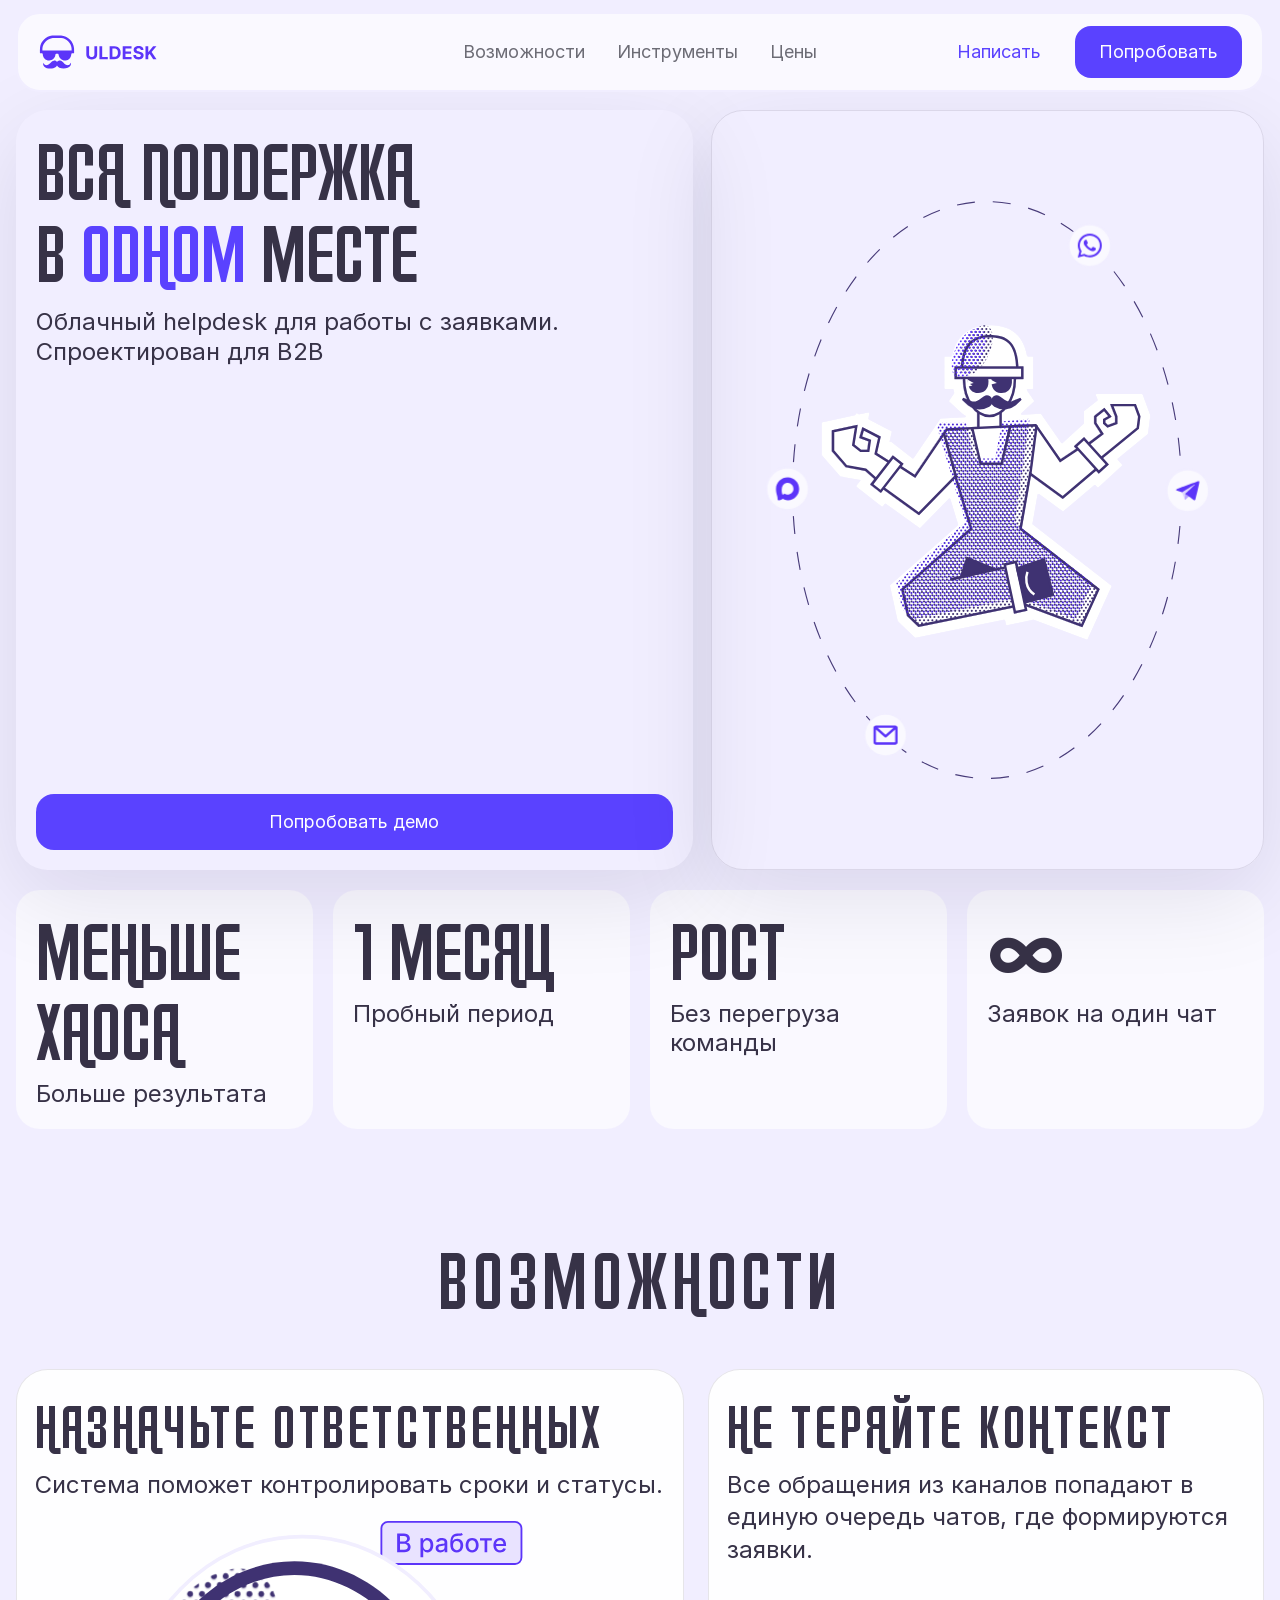
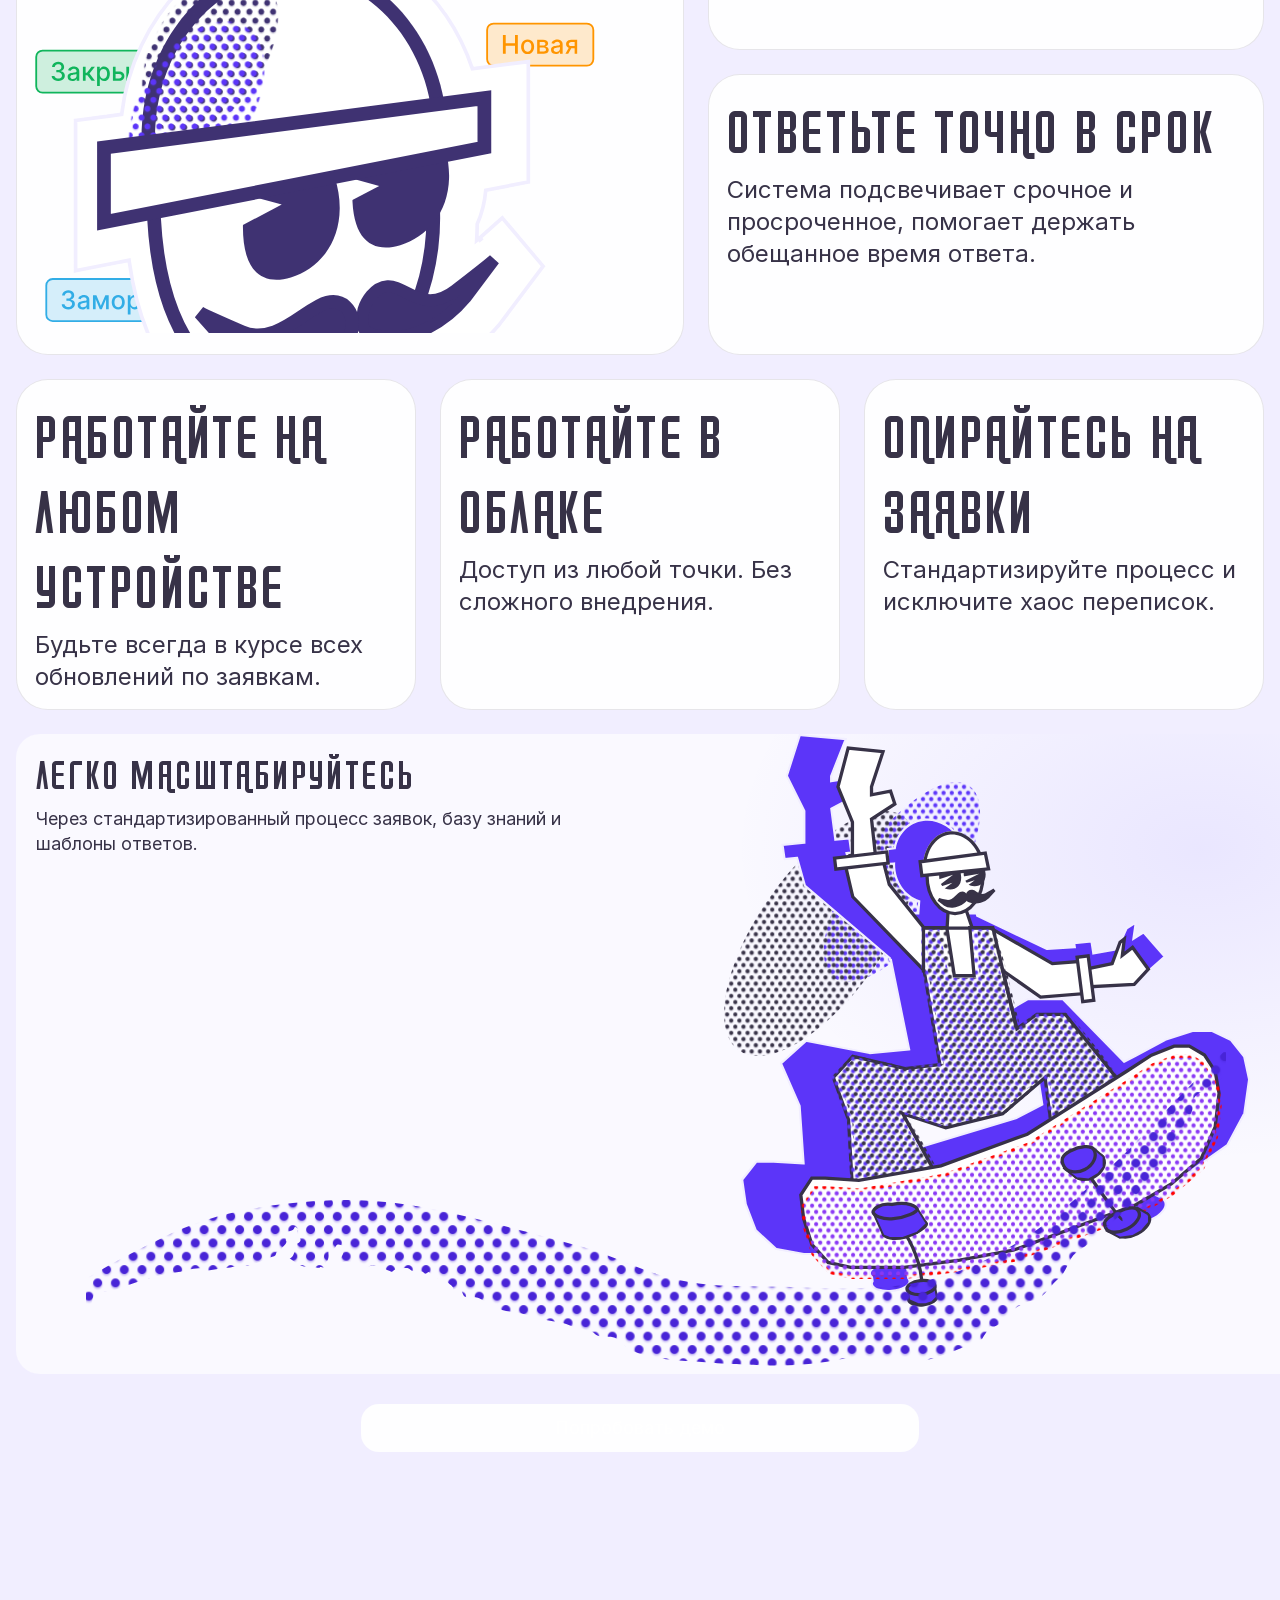
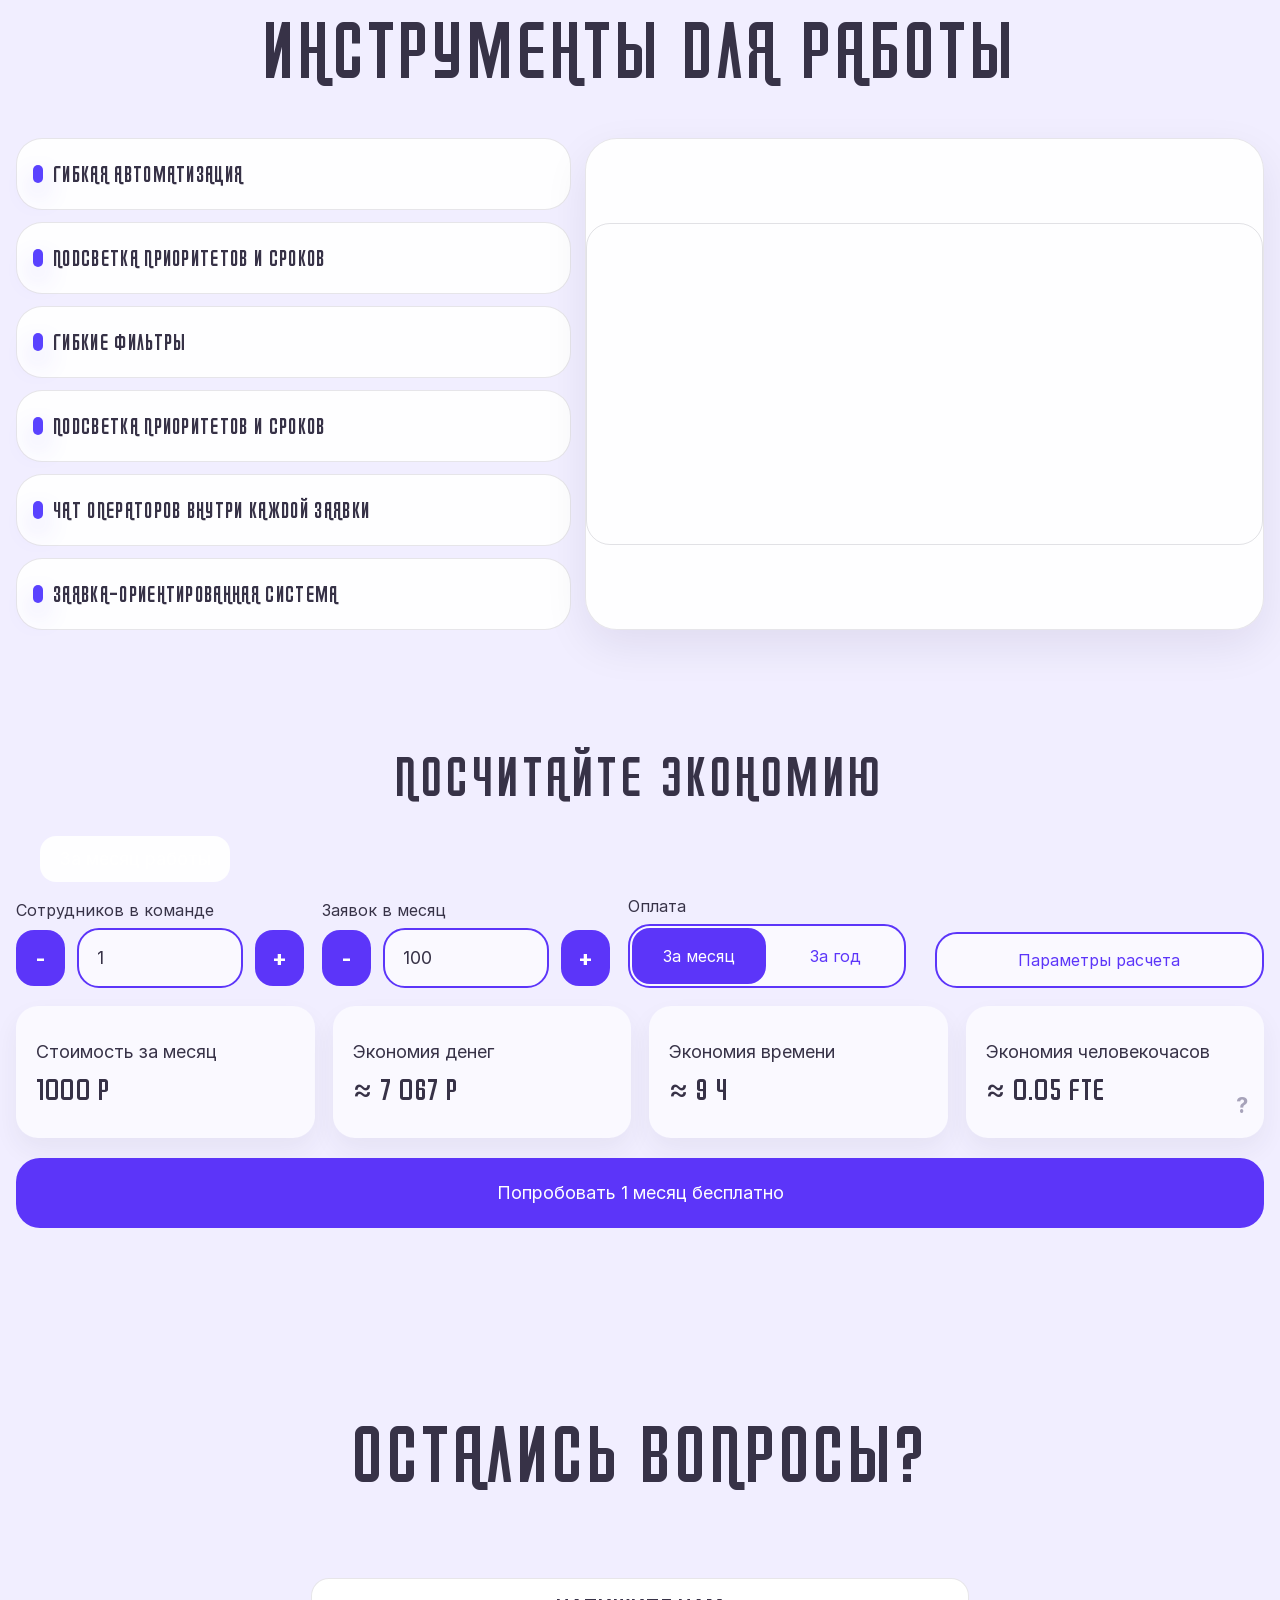
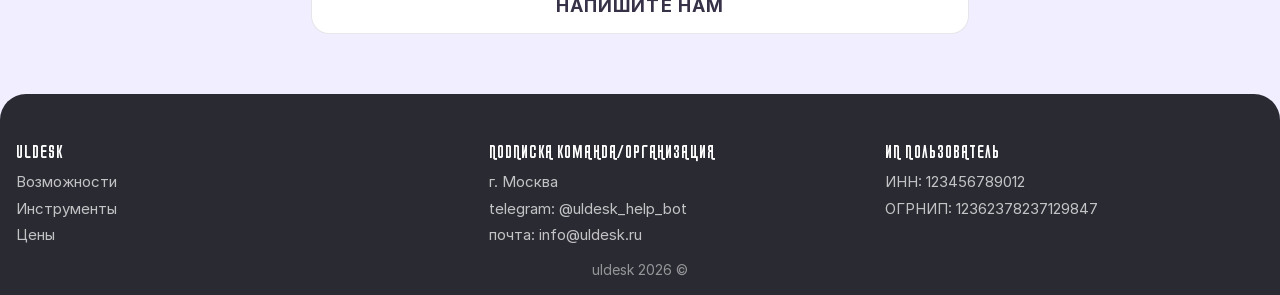
==== index-new.html @ 8aae2d00 "added new design" ====
<!doctype html>
<html lang="ru">
<head>
	<meta charset="UTF-8"/>
	<meta name="viewport" content="width=device-width, initial-scale=1.0"/>
	<title>ULDESK</title>

	<link rel="stylesheet" href="/fonts/Inter/inter.css"/>

	<style>
		@font-face {
			font-family: 'Airport';
			src: url('/fonts/Airport/Airport.eot');
			src: local('Airport'),
			url('/fonts/Airport/Airport.eot?#iefix') format('embedded-opentype'),
			url('/fonts/Airport/Airport.woff2') format('woff2'),
			url('/fonts/Airport/Airport.woff') format('woff'),
			url('/fonts/Airport/Airport.ttf') format('truetype');
			font-weight: 400;
			font-style: normal;
			font-display: swap;
		}

		:root {
			--container: 1440px;
			--bg: #F5F2FF;
			--surface: #FFFFFF;
			--surface2: #F1EDFF;
			--surface3: #FBFAFF;

			--text: #373247;

			--primary: #5A42FF;
			--primary2: #6B57FF;

			--stroke: rgba(20, 18, 40, .10);
			--stroke2: rgba(20, 18, 40, .06);

			--shadow: 0 26px 90px rgba(20, 10, 60, .10);
			--shadow-soft: 0 16px 44px rgba(20, 10, 60, .08);

			--r-14: 14px;
			--r-18: 18px;
			--r-22: 22px;
			--r-28: 28px;
			--r-32: 32px;
		}

		/** {*/
		/*    box-sizing: border-box*/
		/*}*/

		html, body {
			height: 100%
		}

		main > section + section {
			margin-top: 20px !important;
		}

		body {
			background: #F1EEFF;
			margin: 0;
			color: var(--text);
			font-family: Inter, ui-sans-serif, system-ui, -apple-system, Segoe UI, Roboto, Arial;
			line-height: 1.25;
			overflow-x: hidden;
		}

		body::before {
			content: "";
			display: none;
			position: fixed;
			inset: -30%;
			/*background: radial-gradient(closest-side at 22% 18%, rgba(255, 255, 255, .75), rgba(255, 255, 255, 0) 65%),*/
			/*radial-gradient(closest-side at 78% 26%, rgba(255, 255, 255, .55), rgba(255, 255, 255, 0) 62%),*/
			/*radial-gradient(closest-side at 60% 78%, rgba(255, 255, 255, .65), rgba(255, 255, 255, 0) 65%);*/
			pointer-events: none;
			mix-blend-mode: soft-light;
			opacity: .55;
			filter: blur(24px);
			z-index: -1;
		}

		a {
			color: inherit;
			text-decoration: none
		}

		button {
			font: inherit;
			border: 0;
			background: none;
			cursor: pointer
		}

		.container {
			width: min(var(--container), calc(100% - 32px));
			margin: 20px auto 0;
		}

		.section-title,
		.hero-title,
		.feature-title,
		.stat .big,
		.footer-title {
			font-family: 'Airport', Inter, system-ui;
		}

		main {
			padding-top: 70px;
		}

		#features, #tools, #pricing {
			scroll-margin-top: 80px;
		}

		/* ---------- Header ---------- */

		header {
			position: fixed;
			top: 12px;
			left: 50%;
			transform: translateX(-50%);
			width: min(var(--container), calc(100% - 32px));
			z-index: 9999;
			background: #FAF9FF;
			backdrop-filter: none;
			padding: 12px 20px;
			border-radius: 24px;
			border: 2px solid #F1EEFF;
			box-sizing: border-box;
		}

		header .btn {
			margin: 0 !important;
		}

		.btn:hover,
		.stepper2 button:hover,
		.calc-cta .calc-main-btn:hover,
		.pay-seg button:hover {
			transform: none !important;
		}

		header .container {
			width: 100%;
			margin: 0;
		}

		.header-row {
			position: relative;
			display: flex;
			align-items: center;
			justify-content: space-between;
			gap: 16px;
			padding: 0;
		}

		header nav {
			position: absolute;
			left: 50%;
			top: 50%;
			transform: translate(-50%, -50%);
		}

		.header-row img {
			height: 38px;
			width: auto;
			display: block;
			transform: translateZ(0);
		}

		nav {
			display: flex;
			align-items: center;
			gap: 8px;
			color: rgba(21, 21, 32, .62);
			font: 400 14px/1 Inter, system-ui;
		}

		nav a {
			padding: 9px 12px;
			border-radius: 999px;
			transition: .15s ease;
			font-size: 18px;
		}

		nav a:hover {
			background: rgba(90, 66, 255, .08);
			color: var(--text);
		}

		.header-actions {
			display: flex;
			align-items: center;
			gap: 10px;
			font-size: 15px;
		}

		.link-muted {
			font: 400 15px/1 Inter, system-ui;
			color: var(--primary);
			padding: 9px 10px;
			border-radius: 999px;
		}

		.link-muted:hover {
			background: rgba(90, 66, 255, .08);
		}

		/* ---------- Buttons ---------- */
		.btn {
			display: inline-flex;
			align-items: center;
			justify-content: center;
			gap: 10px;
			height: 44px;
			padding: 0 18px;
			border-radius: 16px;
			border: 1px solid var(--stroke);
			background: rgba(255, 255, 255, .92);
			transition: transform .15s ease, box-shadow .15s ease, filter .15s ease;
			user-select: none;
			font-size: 18px;
			margin: 18px 24px;
		}

		.btn:hover {
			transform: translateY(-1px);
			/*box-shadow: var(--shadow-soft);*/
		}

		.btn:active {
			transform: translateY(0);
			box-shadow: none;
			filter: brightness(.98);
		}

		.btn.primary {
			position: relative;
			overflow: hidden;
			isolation: isolate;
			/*background: linear-gradient(180deg, var(--primary2), var(--primary));*/
			color: #fff;
			border-color: transparent;
			font: 400 14px/1 Inter, system-ui;
			font-size: 18px;
			/*padding: 16px 16px;*/
			margin: 16px 24px;
			box-shadow: none !important;
			filter: none !important;
		}

		/* ---------- Cards ---------- */
		.card {
			/*background: linear-gradient(180deg, var(--surface3), var(--surface));*/
			border: 1px solid var(--stroke);
			border-radius: var(--r-32);
			box-shadow: var(--shadow);
		}

		/* ---------- Section title ---------- */
		.section-title {
			font-size: clamp(80px, 2.6vw, 34px);
			letter-spacing: .06em;
			text-transform: uppercase;
			text-align: center;
			font-weight: 400;
			margin-bottom: 40px;
			margin-top: 100px;
		}

		/* ---------- HERO ---------- */

		.hero {
			margin-top: 40px;
		}

		.hero-grid {
			display: grid;
			grid-template-columns:1.1fr .9fr;
			gap: 18px;
			align-items: stretch;
		}

		.hero-left {
			padding: 20px 20px;
			display: flex;
			flex-direction: column;
			gap: 14px;
			position: relative;
			overflow: hidden;
			border: 2px #FAF9FF;
		}

		.hero-left::after {
			content: "";
			position: absolute;
			inset: -120px -160px auto auto;
			width: 520px;
			height: 520px;
			/*background: radial-gradient(circle at 30% 30%, rgba(90, 66, 255, .26), rgba(90, 66, 255, 0) 58%);*/
			pointer-events: none;
			display: none !important;
		}

		.card.hero-left {
			height: clamp(520px, calc(100vh - 140px), 720px);
		}

		.hero-title {
			font-size: clamp(80px, 3.4vw, 50px);
			font-weight: 400;
			margin: 0;
			line-height: 1.02;
			text-transform: uppercase;
			letter-spacing: 0;
		}

		.hero-title .accent {
			color: var(--primary)
		}

		.hero-sub {
			margin: 0;
			max-width: 56ch;
			font: 400 24px/1.25 Inter, system-ui;
		}

		.hero-cta {
			margin-top: auto;
			display: flex;
			gap: 12px;
			align-items: center;
		}

		.hero-cta .btn.primary {
			width: calc(100% - 20px) !important;
			margin: 20px auto 0 !important;
			display: flex !important;
			justify-content: center !important;
			background: #5A42FF !important;
			border: none !important;
			border-radius: 18px !important;
			min-height: 56px !important;
			filter: none !important;
			align-items: center !important;
			transform: none !important;
		}

		.hero-right {
			padding: 18px;
			display: flex;
			align-items: center;
			justify-content: center;
			position: relative;
			overflow: hidden;
		}

		.welcome-anim {
			position: relative;
			width: 100%;
			height: 100%;
			min-height: 280px;
			display: grid;
			place-items: center;
		}

		.welcome-ellipse {
			position: absolute;
			inset: 10% 10%;
			width: 80%;
			height: 80%;
			object-fit: contain;
			pointer-events: none;
			user-select: none;
			z-index: 1;
			opacity: .95;
		}

		.welcome-person {
			position: relative;
			z-index: 2;
			width: min(420px, 74%);
			height: auto;
			pointer-events: none;
			user-select: none;
		}

		.welcome-orbit {
			position: absolute;
			inset: 0;
			z-index: 3;
			transform-origin: 50% 50%;
			will-change: transform;
		}

		.welcome-channel {
			position: absolute;
			width: 58px;
			height: 58px;
			border-radius: 999px;
			display: grid;
			place-items: center;
			box-shadow: 0 0 0 rgba(20, 10, 60, .08);
			will-change: transform;
		}

		.welcome-channel img {
			width: 28px;
			height: 28px;
			display: block;
			pointer-events: none;
			user-select: none;
		}

		/* позиции иконок на “орбите” */
		.ch-wa {
			left: 22%;
			top: 18%;
		}

		.ch-tg {
			right: 22%;
			top: 18%;
		}

		.ch-email {
			right: 22%;
			bottom: 18%;
		}

		.ch-max {
			left: 22%;
			bottom: 18%;
		}

		/* Replace black rectangle with “app screenshot” placeholder */
		.img-placeholder {
			width: 100%;
			height: 100%;
			min-height: 280px;
			border-radius: 24px;
			border: 1px solid rgba(20, 18, 40, .12);
			/*background: linear-gradient(180deg, rgba(255, 255, 255, .95), rgba(241, 237, 255, .75)),*/
			/*radial-gradient(600px 320px at 30% 20%, rgba(90, 66, 255, .18), rgba(90, 66, 255, 0) 55%),*/
			/*radial-gradient(520px 280px at 80% 80%, rgba(90, 66, 255, .14), rgba(90, 66, 255, 0) 55%);*/
			box-shadow: 0 22px 70px rgba(20, 10, 60, .18);
			position: relative;
			overflow: hidden;
		}

		.img-placeholder::before {
			content: "";
			position: absolute;
			inset: 0;
			/*background: linear-gradient(90deg, rgba(255, 255, 255, 0), rgba(255, 255, 255, .45), rgba(255, 255, 255, 0));*/
			transform: translateX(-65%);
			opacity: .35;
			pointer-events: none;
		}

		.hero-right .img-placeholder::before {
			animation: shimmer 2.4s ease-in-out infinite;
		}

		@keyframes shimmer {
			0% {
				transform: translateX(-65%)
			}
			60% {
				transform: translateX(65%)
			}
			100% {
				transform: translateX(65%)
			}
		}

		/* ---------- Stats ---------- */
		.stats {
			display: grid;
			grid-template-columns: repeat(4, 1fr);
			margin-top: 20px;
			gap: 20px
		}

		.stat {
			height: auto;
			min-height: 0;
			max-height: none;
			display: flex;
			flex-direction: column;
			justify-content: flex-start;
			align-items: flex-start;
			gap: 10px;
			padding: 20px;
			border-radius: 24px;
			background: #FAF9FF;
		}

		.stat:hover {
			background: #DCD7FF;
		}

		/* заголовок компактный */
		.stat .big {
			font-family: 'Airport', Inter, system-ui;
			font-size: 80px;
			line-height: 1;
			margin: 0;
			text-transform: uppercase;
		}

		/* подпись компактная */
		.stat .small {
			margin: 0;
			font-size: 24px;
			line-height: 1.2;
		}

		/* ---------- Features ---------- */
		.features {
		}

		.feature-card {
			background: rgba(255, 255, 255, .92);
			border: 1px solid var(--stroke);
			border-radius: var(--r-32);
			padding: 18px 18px 16px;
			/*box-shadow: var(--shadow-soft);*/
			position: relative;
			overflow: hidden;
			min-height: 170px;
		}

		.feature-card.alt {
			/*background: linear-gradient(180deg, rgba(241, 237, 255, .92), rgba(255, 255, 255, .92));*/
		}

		.feature-title {
			margin: 0 0 6px;
			font-weight: 400;
			text-transform: uppercase;
			font-size: 60px;
			letter-spacing: .06em;
		}

		.feature-desc {
			margin: 0;
			font: 400 24px/1.35 Inter, system-ui;
			max-width: 52ch;
		}

		.feature-img {
			position: static;
			width: 560px;
			max-width: 100%;
			height: auto;
			align-self: flex-end;
			pointer-events: none;
			user-select: none;
			margin-top: 20px;
		}

		.features-wide::after {
			content: "";
			position: absolute;
			inset: 0;
			/*background: radial-gradient(780px 520px at 92% 18%, rgba(90, 66, 255, .10), rgba(90, 66, 255, 0) 60%);*/
			pointer-events: none;
			z-index: 0;
		}

		.features-wide > div:first-child {
			position: relative;
			z-index: 3;
			max-width: 560px;
			padding-top: 6px;
		}

		.features-wide .feature-title {
			margin: 0 0 12px;
			font-size: 40px;
			letter-spacing: .06em;
			line-height: 1.02;
		}

		.features-wide .feature-desc {
			margin: 0;
			font-size: 18px;
			line-height: 1.35;
			max-width: 58ch;
		}

		.features-wide .img-placeholder {
			min-height: 200px;
			box-shadow: none;
		}

		.features-grid {
			display: grid;
			grid-template-columns: 1.2fr 1fr;
			gap: 24px;
			align-items: stretch;
		}

		/* Левая карточка (с картинкой) занимает 2 строки */
		.features-grid > :nth-child(1) {
			grid-row: 1 / span 2;
		}

		/* Третья карточка ("Ответьте точно в срок") должна быть справа снизу */
		.features-grid > :nth-child(3) {
			grid-column: 2;
		}

		.features-row3 {
			margin-top: 24px;
			display: grid;
			grid-template-columns: repeat(3, 1fr);
			gap: 24px;
		}

		.features-wide {
			width: 100%;
			max-width: 1360px;
			height: 600px;
			display: flex;
			flex-direction: row;
			gap: 20px;
			padding: 20px;
			border-radius: 24px;
			background: #FAF9FF;
			position: relative;
			overflow: hidden;
			border: none;
			box-shadow: none;
			margin-top: 24px;
		}

		.features-wide > .feature-text {
			flex: 0 0 520px;
			align-self: flex-start;
			z-index: 3;
		}

		.features-wide > .easy-scale-visual {
			flex: 1 1 auto;
			position: relative;
		}

		.features-wide::after {
			content: "";
			position: absolute;
			inset: 0;
			background: radial-gradient(780px 520px at 92% 18%, rgba(90, 66, 255, .10), rgba(90, 66, 255, 0) 60%);
			pointer-events: none;
			z-index: 0;
		}

		.features-wide > div:first-child {
			position: relative;
			z-index: 3;
			margin: 0;
			padding-top: 0;
		}

		.easy-scale-visual {
			position: absolute !important;
			inset: 0 !important;
			min-height: 0 !important;
			pointer-events: none;
			z-index: 1;
		}

		.easy-scale-bg {
			position: absolute;
			height: auto;
			max-width: none;
			object-fit: contain;
			z-index: 3;
			/*-webkit-mask-image: linear-gradient(90deg, transparent 0%, #000 14%, #000 86%, transparent 100%);*/
			/*mask-image: linear-gradient(90deg, transparent 0%, #000 14%, #000 86%, transparent 100%);*/
			-webkit-mask-repeat: no-repeat;
			mask-repeat: no-repeat;
			-webkit-mask-size: 100% 100%;
			mask-size: 100% 100%;
			left: -120px !important;
			bottom: -70px !important;
			width: 1520px !important;
			transform: scale(75%);
		}

		.easy-scale-fig {
			position: absolute;
			height: auto;
			max-width: none;
			object-fit: contain;
			z-index: 2;
			right: -120px !important;
			width: 700px !important;
		}

		@media (max-width: 980px) {
			.features-row3 {
				grid-template-columns: 1fr;
				gap: 18px;
			}

			.features-wide {
				padding: 32px;
				min-height: 520px;
				margin-top: 18px;
			}

			.easy-scale-bg {
				left: -520px;
				bottom: -240px;
				width: 1320px;
			}

			.easy-scale-fig {
				right: -90px;
				top: 220px;
				width: 600px;
			}
		}


		@media (max-width: 620px) {
			.features-wide {
				padding: 24px;
				min-height: 560px;
			}

			.features-wide .feature-title {
				font-size: 40px;
			}

			.easy-scale-bg {
				left: -420px;
				bottom: -240px;
				width: 1280px;
			}

			.easy-scale-fig {
				top: auto;
				bottom: -90px;
				right: -60px;
				width: 520px;
			}
		}

		.wide-cta {
			margin-top: 14px;
			display: flex;
			justify-content: center;
		}

		.wide-cta .btn.primary {
			width: 100%;
			max-width: 520px;
			height: 46px;
			border-radius: 18px;
		}

		/* ---------- Tools ---------- */
		.tools {
			padding: 10px 0 6px
		}

		.tools-grid {
			display: grid;
			grid-template-columns:.9fr 1.1fr;
			gap: 14px;
			align-items: stretch;
		}

		.tools-left {
			display: grid;
			gap: 12px
		}

		.tool-item {
			background: rgba(255, 255, 255, .92);
			border: 1px solid var(--stroke);
			border-radius: 26px;
			padding: 24px 16px;
			/*box-shadow: var(--shadow-soft);*/
			font: 400 18px/1 Inter, system-ui;
			text-transform: uppercase;
			letter-spacing: .06em;
			display: flex;
			align-items: center;
			gap: 10px;
			font-family: Airport, serif;
			font-size: 22px;
		}

		.tool-item:nth-child(1) {
			/*background: linear-gradient(180deg, rgba(241, 237, 255, .92), rgba(255, 255, 255, .92));*/
		}

		.tool-dot {
			width: 10px;
			height: 18px;
			border-radius: 999px;
			background: var(--primary);
			box-shadow: 0 12px 26px rgba(90, 66, 255, .28);
		}

		.tools-right {
			background: rgba(255, 255, 255, .92);
			border: 1px solid var(--stroke);
			border-radius: var(--r-32);
			box-shadow: var(--shadow-soft);
		/ padding: 16 px;
			display: flex;
			align-items: center;
			justify-content: center;
		}

		.tools-right .img-placeholder {
			height: 320px;
			min-height: 320px;
			box-shadow: none;
		}

		/* ---------- Calculator (Figma exact) ---------- */
		.calc {
			padding: 64px 0 44px;
			background: #F1EEFF;
		}

		.calc .section-title {
			margin: 0 0 10px;
			font-size: 56px;
			letter-spacing: .08em;
			text-transform: uppercase;
			color: #373247;
		}

		.calc-sub {
			text-align: center;
			margin: 0 0 38px;
			color: #373247;
			font: 400 28px/1.15 Inter, system-ui;
		}

		.calc-card {
			background: transparent;
			border: 0;
			box-shadow: none;
			padding: 0;
		}

		.calc-controls {
			display: grid;
			grid-template-columns: 1.05fr 1.05fr 1.05fr 1.2fr;
			gap: 18px;
			margin-bottom: 18px;
			align-items: end;
		}

		.calc-control {
			display: flex;
			flex-direction: column;
			gap: 10px;
			min-width: 0;
		}

		.calc-control .label {
			font: 400 16px/1 Inter, system-ui;
			color: #373247;
			text-transform: none;
			letter-spacing: 0;
		}

		.stepper2 {
			display: flex;
			align-items: center;
			gap: 12px;
			min-width: 0;
		}

		.stepper2 button {
			width: 56px;
			height: 56px;
			border-radius: 18px;
			background: #5C35F9;
			color: #fff;
			font: 700 22px/1 Inter, system-ui;
			display: grid;
			place-items: center;
			box-shadow: none;
		}

		/* Dotted hover effect (like in the mock) */
		.stepper2 button,
		.btn.primary,
		.calc-cta .calc-main-btn,
		.pay-seg button {
			position: relative;
			overflow: hidden;
			isolation: isolate;
		}

		.stepper2 button::before,
		.btn.primary::before,
		.calc-cta .calc-main-btn::before,
		.pay-seg button::before {
			content: "";
			position: absolute;
			inset: 0;
			pointer-events: none;
			opacity: 0;
			transition: opacity .35s ease;
			/* плотнее и меньше */
			/*background-image: radial-gradient(circle, rgba(20, 18, 40, .34) 0 1.6px, transparent 1.7px 6px);*/
			background-size: 10px 10px;
			background-position: 0 0;
			mix-blend-mode: multiply;
		}

		.header-write {
			display: inline-flex;
			align-items: center;
			justify-content: center;
			height: 44px;
			padding: 4px 24px;
			border-radius: 12px;
			color:var(--primary);
			opacity: 1;
			font-size: 18px;
		}

		.header-write:hover{
			background: #F1EEFF;
			opacity: .8;
		}

		header .header-actions .btn.primary{
			margin:0 !important;
			height:44px;
			padding: 4px 24px;
			background:var(--primary);
			color:#fff;
			border:none;
			box-shadow:none !important;
			filter:none !important;
		}


		.stepper2 button:hover::before,
		.btn.primary:hover::before,
		.calc-cta .calc-main-btn:hover::before {
			opacity: 1;
		}

		.pay-seg button.active:hover::before {
			opacity: 1;
		}

		.stepper2 .stepper-input {
			width: 150px;
			height: 56px;
			border: 2px solid #5C35F9;
			border-radius: 22px;
			background: #FAF9FF;
			display: flex;
			align-items: center;
			padding: 0 18px;
			font: 400 18px/1 Inter, system-ui;
			color: #373247;
			min-width: 0;
		}

		.pay-seg {
			display: flex;
			align-items: center;
			height: 56px;
			border: 2px solid #5C35F9;
			border-radius: 22px;
			background: #FAF9FF;
			padding: 2px;
			width: 100%;
			max-width: 270px;
			gap: 2px;
		}

		.pay-seg button {
			flex: 1;
			height: 100%;
			border-radius: 18px;
			font: 400 16px/1 Inter, system-ui;
			color: #5C35F9;
		}

		.pay-seg button.active {
			background: #5C35F9;
			color: #fff;
		}

		.params-btn {
			height: 56px;
			width: 100%;
			border: 2px solid #5C35F9;
			border-radius: 22px;
			background: #FAF9FF;
			color: #5C35F9;
			font: 400 16px/1 Inter, system-ui;
		}

		.calc-results {
			display: grid;
			grid-template-columns: repeat(4, 1fr);
			gap: 18px;
			margin-bottom: 20px;
		}

		.result {
			background: #FAF9FF;
			border: 0;
			border-radius: 22px;
			padding: 18px 20px;
			min-height: 96px;
			display: flex;
			flex-direction: column;
			justify-content: center;
			gap: 6px;
			position: relative;
			box-shadow: 0 12px 26px rgba(55, 50, 71, .06);
		}

		.result .name {
			margin: 0 0 6px;
			font: 400 18px/1.2 Inter, system-ui;
			color: #373247;
			text-transform: none;
			letter-spacing: 0;
		}

		.result .val {
			margin: 0;
			font: 400 30px/1 Airport, Inter, system-ui;
			color: #373247;
			letter-spacing: .04em;
		}

		.result .hint {
			position: absolute;
			right: 16px;
			bottom: 22px;
			color: #A7A3BA;
			font: 700 22px/1 Inter, system-ui;
			user-select: none;
		}

		.calc-cta {
			display: flex;
			justify-content: center;
		}

		.calc-cta .calc-main-btn {
			width: 100%;
			height: 70px;
			border-radius: 24px;
			background: #5C35F9;
			color: #fff;
			font: 400 18px/1 Inter, system-ui;
			display: flex;
			align-items: center;
			justify-content: center;
		}

		.calc-cta .calc-main-btn {
			position: relative;
			overflow: hidden;
			isolation: isolate;
		}

		.calc-cta .calc-main-btn::before {
			z-index: 0;
		}

		.calc-cta .calc-main-btn > span {
			position: relative;
			z-index: 1;
		}

		@media (max-width: 980px) {
			.calc-controls {
				grid-template-columns: 1fr 1fr;
			}

			.pay-seg {
				max-width: none;
			}

			.calc-results {
				grid-template-columns: repeat(2, 1fr);
			}
		}

		@media (max-width: 620px) {
			.calc-controls {
				grid-template-columns: 1fr;
			}

			.calc-results {
				grid-template-columns: 1fr;
			}

			.calc-sub {
				font-size: 20px;
			}

			.stepper2 .stepper-input {
				width: 100%;
			}
		}

		/* ---------- Contact ---------- */
		.contact {
			padding: 10px 0 24px
		}

		.contact-card {
			background: transparent;
			border-radius: var(--r-32);
			padding: 18px 0;
			text-align: center;
		}

		.contact-sub {
			margin: 0 0 12px;
			font: 400 13px/1.2 Inter, system-ui;
		}

		.contact .btn {
			width: min(620px, 100%);
			height: 54px;
			border-radius: 18px;
			background: rgba(255, 255, 255, .96);
			border: 1px solid var(--stroke);
			justify-content: center;
			font: 700 18px/1 Inter, system-ui;
			text-transform: uppercase;
			letter-spacing: .06em;
		}

		/* ---------- Footer ---------- */
		footer {
			background: #2A2A33;
			color: rgba(255, 255, 255, .88);
			padding: 26px 0 18px;
			border-top-left-radius: 26px;
			border-top-right-radius: 26px;
		}

		.footer-grid {
			display: grid;
			grid-template-columns:1.2fr 1fr 1fr;
			gap: 18px;
			align-items: start;
		}

		.footer-title {
			font-weight: 400;
			text-transform: uppercase;
			letter-spacing: .06em;
			margin: 0 0 10px;
			font-size: 18px;
			color: #fff;
		}

		.footer-links {
			display: grid;
			gap: 8px;
			color: rgba(255, 255, 255, .72);
			font: 400 15px/1.25 Inter, system-ui;
		}

		.footer-links a:hover {
			color: #fff
		}

		.footer-bottom {
			margin-top: 18px;
			text-align: center;
			color: rgba(255, 255, 255, .50);
			font: 400 14px/1 Inter, system-ui;
		}

		/* ---------- Responsive ---------- */
		@media (max-width: 980px) {
			.hero-grid {
				grid-template-columns:1fr
			}

			.stats {
				grid-template-columns:repeat(2, 1fr)
			}

			.features-grid {
				grid-template-columns:1fr
			}

			.features-row3 {
				grid-template-columns:1fr
			}

			.tools-grid {
				grid-template-columns:1fr
			}

			nav {
				display: none
			}

			.img-placeholder {
				min-height: 240px
			}
		}

		@media (max-width: 520px) {
			.stats {
				grid-template-columns:1fr
			}
		}

		.stepper2 button,
		.btn.primary,
		.calc-cta .calc-main-btn,
		.pay-seg button {
			isolation: isolate;
		}

		.stepper2 button::before,
		.btn.primary::before,
		.calc-cta .calc-main-btn::before,
		.pay-seg button::before {
			z-index: 0;
		}

		.stepper2 button > *,
		.btn.primary > *,
		.calc-cta .calc-main-btn > *,
		.pay-seg button > * {
			position: relative;
			z-index: 1;
		}

		.btn.primary::before {
			content: none !important;
			display: none !important;
		}

		.btn.primary::after {
			content: "" !important;
			position: absolute !important;
			inset: 0 !important;
			pointer-events: none !important;
			z-index: 0 !important;
			background: none !important;
			-webkit-mask-image: none !important;
			mask-image: none !important;
			/*background-image: radial-gradient(circle, rgba(0, 0, 0, .22) 0 1.6px, transparent 1.8px) !important;*/
			background-size: 12px 12px !important;
			background-position: 0 0 !important;
			/*-webkit-mask-image: radial-gradient(140px 80px at 85% 50%, #000 0%, transparent 70%) !important;*/
			/*mask-image: radial-gradient(140px 80px at 85% 50%, #000 0%, transparent 70%) !important;*/
			opacity: 0 !important;
			transition: opacity .18s ease !important;
		}

		.btn.primary:hover::after {
			opacity: .55 !important;
		}

		.btn.primary > * {
			position: relative;
			z-index: 1;
		}
	</style>
</head>

<body>

<script src="script.js" defer></script>

<header>
	<div class="container">
		<div class="header-row">
			<img src="/img/uldesk_logo_new.svg" alt="logo" class="logo"/>

			<nav>
				<a href="#features">Возможности</a>
				<a href="#tools">Инструменты</a>
				<a href="#pricing">Цены</a>
			</nav>

			<div class="header-actions">
				<a class="header-write" href="#write">Написать</a>
				<a class="btn primary" href="#demo"><span>Попробовать</span></a>
			</div>
		</div>
	</div>
</header>

<main>

	<!-- HERO -->
	<section class="hero">
		<div class="container">

			<div class="hero-grid">
				<div class="card hero-left">
					<h1 class="hero-title">
						Вся поддержка<br/>
						в <span class="accent">одном</span> месте
					</h1>

					<p class="hero-sub">
						Облачный helpdesk для работы с заявками.<br/>
						Спроектирован для B2B
					</p>

					<div class="hero-cta">
						<a class="btn primary" href="#demo"><span>Попробовать демо</span></a>
					</div>
				</div>

				<div class="card hero-right" aria-label="Изображение">
					<div class="welcome-anim" aria-hidden="true">
						<img class="welcome-ellipse" src="/img/welcome_ellipse.svg" alt=""/>
						<img class="welcome-person" src="/img/welcome_stick.svg" alt=""/>

						<div class="welcome-orbit">
							<div class="welcome-channel ch-wa">
								<img src="/img/logo_wa.svg" alt=""/>
							</div>

							<div class="welcome-channel ch-tg">
								<img src="/img/logo_tg.svg" alt=""/>
							</div>

							<div class="welcome-channel ch-email">
								<img src="/img/logo_email.svg" alt=""/>
							</div>

							<div class="welcome-channel ch-max">
								<img src="/img/logo_max.svg" alt=""/>
							</div>
						</div>
					</div>
				</div>
			</div>

			<div class="stats">
				<div class="stat">
					<p class="big">МЕНЬШЕ ХАОСА</p>
					<p class="small">Больше результата</p>
				</div>
				<div class="stat">
					<p class="big">1 месяц</p>
					<p class="small">Пробный период</p>
				</div>
				<div class="stat">
					<p class="big">рост</p>
					<p class="small">Без перегруза команды</p>
				</div>
				<div class="stat">
					<p class="big" style="font-weight: 650">∞</p>
					<p class="small">Заявок на один чат</p>
				</div>
			</div>

		</div>
	</section>

	<!-- FEATURES -->
	<section id="features" class="features">
		<div class="container">
			<div class="section-title">Возможности</div>

			<div class="features-grid">

				<div class="feature-card feature-with-image">
					<div>
						<h3 class="feature-title">Назначьте ответственных</h3>
						<p class="feature-desc">Система поможет контролировать сроки и статусы.</p>
					</div>
					<object class="feature-img big-head-svg"
							type="image/svg+xml"
							data="/img/big_head.svg"
							aria-label="big head"
					></object>
				</div>

				<div class="feature-card">
					<h3 class="feature-title">Не теряйте контекст</h3>
					<p class="feature-desc">
						Все обращения из каналов попадают в единую очередь чатов, где формируются заявки.
					</p>
				</div>

				<div class="feature-card">
					<h3 class="feature-title">Ответьте точно в срок</h3>
					<p class="feature-desc">
						Система подсвечивает срочное и просроченное, помогает держать обещанное время ответа.
					</p>
				</div>

			</div>

			<div class="features-row3">
				<div class="feature-card">
					<h3 class="feature-title">Работайте на любом устройстве</h3>
					<p class="feature-desc">Будьте всегда в курсе всех обновлений по заявкам.</p>
				</div>

				<div class="feature-card">
					<h3 class="feature-title">Работайте в облаке</h3>
					<p class="feature-desc">Доступ из любой точки. Без сложного внедрения.</p>
				</div>

				<div class="feature-card alt">
					<h3 class="feature-title">Опирайтесь на заявки</h3>
					<p class="feature-desc">Стандартизируйте процесс и исключите хаос переписок.</p>
				</div>
			</div>

			<div class="features-wide">
				<div>
					<h3 class="feature-title">Легко масштабируйтесь</h3>
					<p class="feature-desc">
						Через стандартизированный процесс заявок, базу знаний и шаблоны ответов.
					</p>
				</div>
				<div class="easy-scale-visual" aria-hidden="true">
					<img class="easy-scale-bg" src="/img/easy_scale_bg.svg" alt=""/>
					<img class="easy-scale-fig" src="/img/easy_scale_ul.svg" alt=""/>
				</div>
			</div>

			<div class="wide-cta">
				<a class="btn primary" href="#demo"><span>Попробовать демо</span></a>
			</div>
		</div>
	</section>

	<!-- TOOLS -->
	<section id="tools" class="tools">
		<div class="container">
			<div class="section-title">Инструменты для работы</div>

			<div class="tools-grid">

				<div class="tools-left">
					<div class="tool-item"><span class="tool-dot"></span>Гибкая автоматизация</div>
					<div class="tool-item"><span class="tool-dot"></span>Подсветка приоритетов и сроков</div>
					<div class="tool-item"><span class="tool-dot"></span>Гибкие фильтры</div>
					<div class="tool-item"><span class="tool-dot"></span>Подсветка приоритетов и сроков</div>
					<div class="tool-item"><span class="tool-dot"></span>Чат операторов внутри каждой заявки</div>
					<div class="tool-item"><span class="tool-dot"></span>Заявка-ориентированная система</div>
				</div>

				<div class="tools-right">
					<div class="img-placeholder" aria-label="Скриншот"></div>
				</div>

			</div>
		</div>
	</section>

	<!-- CALCULATOR -->
	<section id="pricing" class="calc">
		<div class="container">
			<div class="section-title">ПОСЧИТАЙТЕ ЭКОНОМИЮ</div>
			<p class="btn primary calc-sub">За месяц работы</p>

			<div class="calc-card">
				<div class="calc-controls">

					<div class="calc-control">
						<div class="label">Сотрудников в команде</div>
						<div class="stepper2">
							<button type="button" aria-label="Уменьшить"><span>-</span></button>
							<div class="stepper-input">1</div>
							<button type="button" aria-label="Увеличить"><span>+</span></button>
						</div>
					</div>

					<div class="calc-control">
						<div class="label">Заявок в месяц</div>
						<div class="stepper2">
							<button type="button" aria-label="Уменьшить">-</button>
							<div class="stepper-input">100</div>
							<button type="button" aria-label="Увеличить">+</button>
						</div>
					</div>

					<div class="calc-control">
						<div class="label">Оплата</div>
						<div class="pay-seg" role="tablist" aria-label="Оплата">
							<button type="button" class="active" role="tab" aria-selected="true" data-pay="month"><span>За месяц</span>
							</button>
							<button type="button" role="tab" aria-selected="false" data-pay="year"><span>За год</span>
							</button>
						</div>
					</div>

					<div class="calc-control">
						<div class="label">&nbsp;</div>
						<button type="button" class="params-btn">Параметры расчета</button>
					</div>

				</div>

				<div class="calc-results">
					<div class="result">
						<p class="name">Стоимость за месяц</p>
						<p class="val">1000 Р</p>
					</div>
					<div class="result">
						<p class="name">Экономия денег</p>
						<p class="val">≈ 7 067 Р</p>
					</div>
					<div class="result">
						<p class="name">Экономия времени</p>
						<p class="val">≈ 9 ч</p>
					</div>
					<div class="result">
						<p class="name">Экономия человекочасов</p>
						<p class="val">≈ 0.05 FTE</p>
						<span class="hint" aria-hidden="true">?</span>
					</div>
				</div>

				<div class="calc-cta">
					<a class="calc-main-btn" href="#demo"><span>Попробовать 1 месяц бесплатно</span></a>
				</div>

			</div>
		</div>
	</section>

	<!-- CONTACT -->
	<section class="contact">
		<div class="container">
			<div class="section-title">Остались вопросы?</div>
			<div class="contact-card">
				<a class="btn" href="#write">Напишите нам</a>
			</div>
		</div>
	</section>

</main>

<footer>
	<div class="container">
		<div class="footer-grid">
			<div>
				<div class="footer-title">ULDESK</div>
				<div class="footer-links">
					<a href="#features">Возможности</a>
					<a href="#tools">Инструменты</a>
					<a href="#pricing">Цены</a>
				</div>
			</div>

			<div>
				<div class="footer-title">Подписка команда/организация</div>
				<div class="footer-links">
					<span>г. Москва</span>
					<!--					<span>+7 999 999 99 99</span>-->
					<span>telegram: <a href="https://t.me/uldesk_help_bot" target="_blank">@uldesk_help_bot</a></span>
					<span>почта: <a href="mailto://info@uldesk.ru" target="_blank">info@uldesk.ru</a></span>
				</div>
			</div>

			<div>
				<div class="footer-title">ИП Пользователь</div>
				<div class="footer-links">
					<span>ИНН: 123456789012</span>
					<span>ОГРНИП: 12362378237129847</span>
				</div>
			</div>
		</div>

		<div class="footer-bottom">uldesk 2026 ©</div>
	</div>
</footer>

<script>
	(function () {
		const seg = document.querySelector('.pay-seg');
		if (!seg) return;

		const buttons = Array.from(seg.querySelectorAll('button[role="tab"]'));

		function setActive(btn) {
			buttons.forEach(b => {
				const isActive = b === btn;
				b.classList.toggle('active', isActive);
				b.setAttribute('aria-selected', isActive ? 'true' : 'false');
			});

			// Если захочешь дальше считать цены — тут уже есть выбранный режим:
			// const payMode = btn.dataset.pay; // "month" | "year"
		}

		buttons.forEach(btn => {
			btn.addEventListener('click', () => setActive(btn));
		});
	})();

	(() => {
		const obj = document.querySelector('.big-head-svg');
		if (!obj) return;

		let doc, eyes, mustache;

		const state = {
			tx: 0, ty: 0, // текущие значения (сглаженные)
			x: 0, y: 0  // целевые значения
		};

		const clamp = (v, a, b) => Math.max(a, Math.min(b, v));
		const lerp = (a, b, t) => a + (b - a) * t;

		// настройка амплитуды (можешь подкрутить)
		const AMP = {
			eyesX: 10,
			eyesY: 6,
			mustX: 6,
			mustY: 3
		};

		function apply() {
			state.tx = lerp(state.tx, state.x, 0.12);
			state.ty = lerp(state.ty, state.y, 0.12);

			if (eyes) {
				eyes.setAttribute('transform', `translate(${state.tx * AMP.eyesX} ${state.ty * AMP.eyesY})`);
			}
			if (mustache) {
				mustache.setAttribute('transform', `translate(${state.tx * AMP.mustX} ${state.ty * AMP.mustY})`);
			}

			requestAnimationFrame(apply);
		}

		function onMove(e) {
			// нормализация по ВСЕМУ экрану: -1..1
			const nx = (e.clientX / window.innerWidth - 0.5) * 2;
			const ny = (e.clientY / window.innerHeight - 0.5) * 2;

			state.x = clamp(nx, -1, 1);
			state.y = clamp(ny, -1, 1);
		}

		function onLeaveWindow() {
			state.x = 0;
			state.y = 0;
		}

		obj.addEventListener('load', () => {
			doc = obj.contentDocument;
			if (!doc) return;

			eyes = doc.getElementById('bighead-eyes');
			mustache = doc.getElementById('bighead-mustache');

			if (!eyes && !mustache) return;

			window.addEventListener('mousemove', onMove, {passive: true});
			window.addEventListener('blur', onLeaveWindow);

			requestAnimationFrame(apply);
		});
	})();


	(() => {
		const orbit = document.querySelector('.welcome-orbit');
		if (!orbit) return;

		const channels = Array.from(orbit.querySelectorAll('.welcome-channel'));

		// скорость (градусов в секунду)
		const SPEED = 14;

		// форма овала: больше по X = шире, меньше по Y = ниже
		const OVAL_X = 0.86; // ширина орбиты
		const OVAL_Y = 1.22; // высота орбиты

		let start = null;

		function tick(t) {
			if (start === null) start = t;
			const sec = (t - start) / 1000;
			const deg = (sec * SPEED) % 360;

			// ОВАЛ: сначала "сплющиваем", потом вращаем
			orbit.style.transform = `scaleX(${OVAL_X}) scaleY(${OVAL_Y}) rotate(${deg}deg)`;

			// Чтобы иконки не растягивались и не крутились — даём им обратный трансформ
			const CHANNEL_SCALE = 1.55;
			const inv = `rotate(${-deg}deg) scaleX(${1 / OVAL_X}) scaleY(${1 / OVAL_Y}) scale(${CHANNEL_SCALE})`;
			for (const ch of channels) ch.style.transform = inv;

			requestAnimationFrame(tick);
		}

		requestAnimationFrame(tick);
	})();
</script>
</body>
</html>
---- fonts/Inter/inter.css ----
/* Variable fonts usage:
:root { font-family: "Inter", sans-serif; }
@supports (font-variation-settings: normal) {
  :root { font-family: "InterVariable", sans-serif; font-optical-sizing: auto; }
} */
@font-face {
  font-family: InterVariable;
  font-style: normal;
  font-weight: 100 900;
  font-display: swap;
  src: url("InterVariable.woff2") format("woff2");
}
@font-face {
  font-family: InterVariable;
  font-style: italic;
  font-weight: 100 900;
  font-display: swap;
  src: url("InterVariable-Italic.woff2") format("woff2");
}

/* static fonts */
@font-face { font-family: "Inter"; font-style: normal; font-weight: 100; font-display: swap; src: url("Inter-Thin.woff2") format("woff2"); }
@font-face { font-family: "Inter"; font-style: italic; font-weight: 100; font-display: swap; src: url("Inter-ThinItalic.woff2") format("woff2"); }
@font-face { font-family: "Inter"; font-style: normal; font-weight: 200; font-display: swap; src: url("Inter-ExtraLight.woff2") format("woff2"); }
@font-face { font-family: "Inter"; font-style: italic; font-weight: 200; font-display: swap; src: url("Inter-ExtraLightItalic.woff2") format("woff2"); }
@font-face { font-family: "Inter"; font-style: normal; font-weight: 300; font-display: swap; src: url("Inter-Light.woff2") format("woff2"); }
@font-face { font-family: "Inter"; font-style: italic; font-weight: 300; font-display: swap; src: url("Inter-LightItalic.woff2") format("woff2"); }
@font-face { font-family: "Inter"; font-style: normal; font-weight: 400; font-display: swap; src: url("Inter-Regular.woff2") format("woff2"); }
@font-face { font-family: "Inter"; font-style: italic; font-weight: 400; font-display: swap; src: url("Inter-Italic.woff2") format("woff2"); }
@font-face { font-family: "Inter"; font-style: normal; font-weight: 500; font-display: swap; src: url("Inter-Medium.woff2") format("woff2"); }
@font-face { font-family: "Inter"; font-style: italic; font-weight: 500; font-display: swap; src: url("Inter-MediumItalic.woff2") format("woff2"); }
@font-face { font-family: "Inter"; font-style: normal; font-weight: 600; font-display: swap; src: url("Inter-SemiBold.woff2") format("woff2"); }
@font-face { font-family: "Inter"; font-style: italic; font-weight: 600; font-display: swap; src: url("Inter-SemiBoldItalic.woff2") format("woff2"); }
@font-face { font-family: "Inter"; font-style: normal; font-weight: 700; font-display: swap; src: url("Inter-Bold.woff2") format("woff2"); }
@font-face { font-family: "Inter"; font-style: italic; font-weight: 700; font-display: swap; src: url("Inter-BoldItalic.woff2") format("woff2"); }
@font-face { font-family: "Inter"; font-style: normal; font-weight: 800; font-display: swap; src: url("Inter-ExtraBold.woff2") format("woff2"); }
@font-face { font-family: "Inter"; font-style: italic; font-weight: 800; font-display: swap; src: url("Inter-ExtraBoldItalic.woff2") format("woff2"); }
@font-face { font-family: "Inter"; font-style: normal; font-weight: 900; font-display: swap; src: url("Inter-Black.woff2") format("woff2"); }
@font-face { font-family: "Inter"; font-style: italic; font-weight: 900; font-display: swap; src: url("Inter-BlackItalic.woff2") format("woff2"); }
@font-face { font-family: "InterDisplay"; font-style: normal; font-weight: 100; font-display: swap; src: url("InterDisplay-Thin.woff2") format("woff2"); }
@font-face { font-family: "InterDisplay"; font-style: italic; font-weight: 100; font-display: swap; src: url("InterDisplay-ThinItalic.woff2") format("woff2"); }
@font-face { font-family: "InterDisplay"; font-style: normal; font-weight: 200; font-display: swap; src: url("InterDisplay-ExtraLight.woff2") format("woff2"); }
@font-face { font-family: "InterDisplay"; font-style: italic; font-weight: 200; font-display: swap; src: url("InterDisplay-ExtraLightItalic.woff2") format("woff2"); }
@font-face { font-family: "InterDisplay"; font-style: normal; font-weight: 300; font-display: swap; src: url("InterDisplay-Light.woff2") format("woff2"); }
@font-face { font-family: "InterDisplay"; font-style: italic; font-weight: 300; font-display: swap; src: url("InterDisplay-LightItalic.woff2") format("woff2"); }
@font-face { font-family: "InterDisplay"; font-style: normal; font-weight: 400; font-display: swap; src: url("InterDisplay-Regular.woff2") format("woff2"); }
@font-face { font-family: "InterDisplay"; font-style: italic; font-weight: 400; font-display: swap; src: url("InterDisplay-Italic.woff2") format("woff2"); }
@font-face { font-family: "InterDisplay"; font-style: normal; font-weight: 500; font-display: swap; src: url("InterDisplay-Medium.woff2") format("woff2"); }
@font-face { font-family: "InterDisplay"; font-style: italic; font-weight: 500; font-display: swap; src: url("InterDisplay-MediumItalic.woff2") format("woff2"); }
@font-face { font-family: "InterDisplay"; font-style: normal; font-weight: 600; font-display: swap; src: url("InterDisplay-SemiBold.woff2") format("woff2"); }
@font-face { font-family: "InterDisplay"; font-style: italic; font-weight: 600; font-display: swap; src: url("InterDisplay-SemiBoldItalic.woff2") format("woff2"); }
@font-face { font-family: "InterDisplay"; font-style: normal; font-weight: 700; font-display: swap; src: url("InterDisplay-Bold.woff2") format("woff2"); }
@font-face { font-family: "InterDisplay"; font-style: italic; font-weight: 700; font-display: swap; src: url("InterDisplay-BoldItalic.woff2") format("woff2"); }
@font-face { font-family: "InterDisplay"; font-style: normal; font-weight: 800; font-display: swap; src: url("InterDisplay-ExtraBold.woff2") format("woff2"); }
@font-face { font-family: "InterDisplay"; font-style: italic; font-weight: 800; font-display: swap; src: url("InterDisplay-ExtraBoldItalic.woff2") format("woff2"); }
@font-face { font-family: "InterDisplay"; font-style: normal; font-weight: 900; font-display: swap; src: url("InterDisplay-Black.woff2") format("woff2"); }
@font-face { font-family: "InterDisplay"; font-style: italic; font-weight: 900; font-display: swap; src: url("InterDisplay-BlackItalic.woff2") format("woff2"); }

@font-feature-values InterVariable {
    @character-variant {
        cv01: 1; cv02: 2; cv03: 3; cv04: 4; cv05: 5; cv06: 6; cv07: 7; cv08: 8;
        cv09: 9; cv10: 10; cv11: 11; cv12: 12; cv13: 13;
        alt-1:            1; /* Alternate one */
        alt-3:            9; /* Flat-top three */
        open-4:           2; /* Open four */
        open-6:           3; /* Open six */
        open-9:           4; /* Open nine */
        lc-l-with-tail:   5; /* Lower-case L with tail */
        simplified-u:     6; /* Simplified u */
        alt-double-s:     7; /* Alternate German double s */
        uc-i-with-serif:  8; /* Upper-case i with serif */
        uc-g-with-spur:  10; /* Capital G with spur */
        single-story-a:  11; /* Single-story a */
        compact-lc-f:    12; /* Compact f */
        compact-lc-t:    13; /* Compact t */
    }
    @styleset {
        ss01: 1; ss02: 2; ss03: 3; ss04: 4; ss05: 5; ss06: 6; ss07: 7; ss08: 8;
        open-digits: 1;                /* Open digits */
        disambiguation: 2;             /* Disambiguation (with zero) */
        disambiguation-except-zero: 4; /* Disambiguation (no zero) */
        round-quotes-and-commas: 3;    /* Round quotes &amp; commas */
        square-punctuation: 7;         /* Square punctuation */
        square-quotes: 8;              /* Square quotes */
        circled-characters: 5;         /* Circled characters */
        squared-characters: 6;         /* Squared characters */
    }
}
@font-feature-values Inter {
    @character-variant {
        cv01: 1; cv02: 2; cv03: 3; cv04: 4; cv05: 5; cv06: 6; cv07: 7; cv08: 8;
        cv09: 9; cv10: 10; cv11: 11; cv12: 12; cv13: 13;
        alt-1:            1; /* Alternate one */
        alt-3:            9; /* Flat-top three */
        open-4:           2; /* Open four */
        open-6:           3; /* Open six */
        open-9:           4; /* Open nine */
        lc-l-with-tail:   5; /* Lower-case L with tail */
        simplified-u:     6; /* Simplified u */
        alt-double-s:     7; /* Alternate German double s */
        uc-i-with-serif:  8; /* Upper-case i with serif */
        uc-g-with-spur:  10; /* Capital G with spur */
        single-story-a:  11; /* Single-story a */
        compact-lc-f:    12; /* Compact f */
        compact-lc-t:    13; /* Compact t */
    }
    @styleset {
        ss01: 1; ss02: 2; ss03: 3; ss04: 4; ss05: 5; ss06: 6; ss07: 7; ss08: 8;
        open-digits: 1;                /* Open digits */
        disambiguation: 2;             /* Disambiguation (with zero) */
        disambiguation-except-zero: 4; /* Disambiguation (no zero) */
        round-quotes-and-commas: 3;    /* Round quotes &amp; commas */
        square-punctuation: 7;         /* Square punctuation */
        square-quotes: 8;              /* Square quotes */
        circled-characters: 5;         /* Circled characters */
        squared-characters: 6;         /* Squared characters */
    }
}
@font-feature-values InterDisplay {
    @character-variant {
        cv01: 1; cv02: 2; cv03: 3; cv04: 4; cv05: 5; cv06: 6; cv07: 7; cv08: 8;
        cv09: 9; cv10: 10; cv11: 11; cv12: 12; cv13: 13;
        alt-1:            1; /* Alternate one */
        alt-3:            9; /* Flat-top three */
        open-4:           2; /* Open four */
        open-6:           3; /* Open six */
        open-9:           4; /* Open nine */
        lc-l-with-tail:   5; /* Lower-case L with tail */
        simplified-u:     6; /* Simplified u */
        alt-double-s:     7; /* Alternate German double s */
        uc-i-with-serif:  8; /* Upper-case i with serif */
        uc-g-with-spur:  10; /* Capital G with spur */
        single-story-a:  11; /* Single-story a */
        compact-lc-f:    12; /* Compact f */
        compact-lc-t:    13; /* Compact t */
    }
    @styleset {
        ss01: 1; ss02: 2; ss03: 3; ss04: 4; ss05: 5; ss06: 6; ss07: 7; ss08: 8;
        open-digits: 1;                /* Open digits */
        disambiguation: 2;             /* Disambiguation (with zero) */
        disambiguation-except-zero: 4; /* Disambiguation (no zero) */
        round-quotes-and-commas: 3;    /* Round quotes &amp; commas */
        square-punctuation: 7;         /* Square punctuation */
        square-quotes: 8;              /* Square quotes */
        circled-characters: 5;         /* Circled characters */
        squared-characters: 6;         /* Squared characters */
    }
}
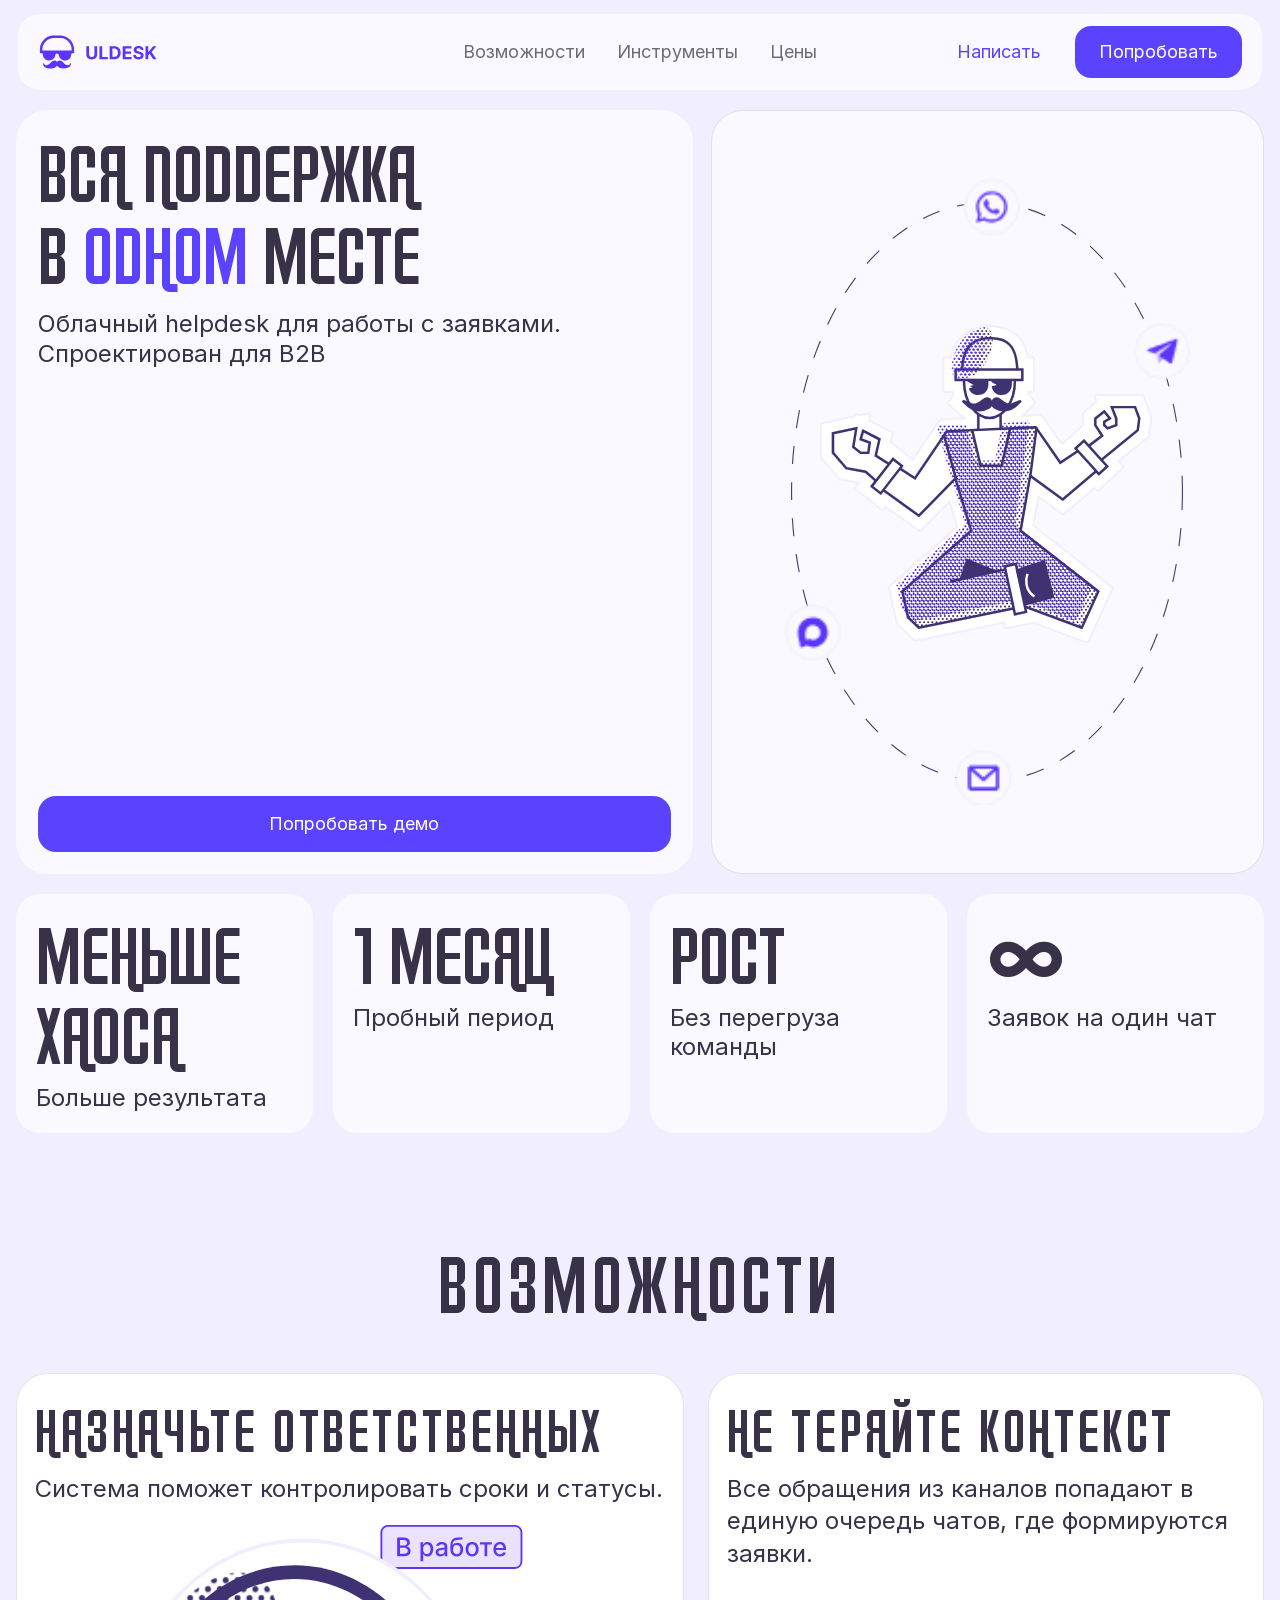
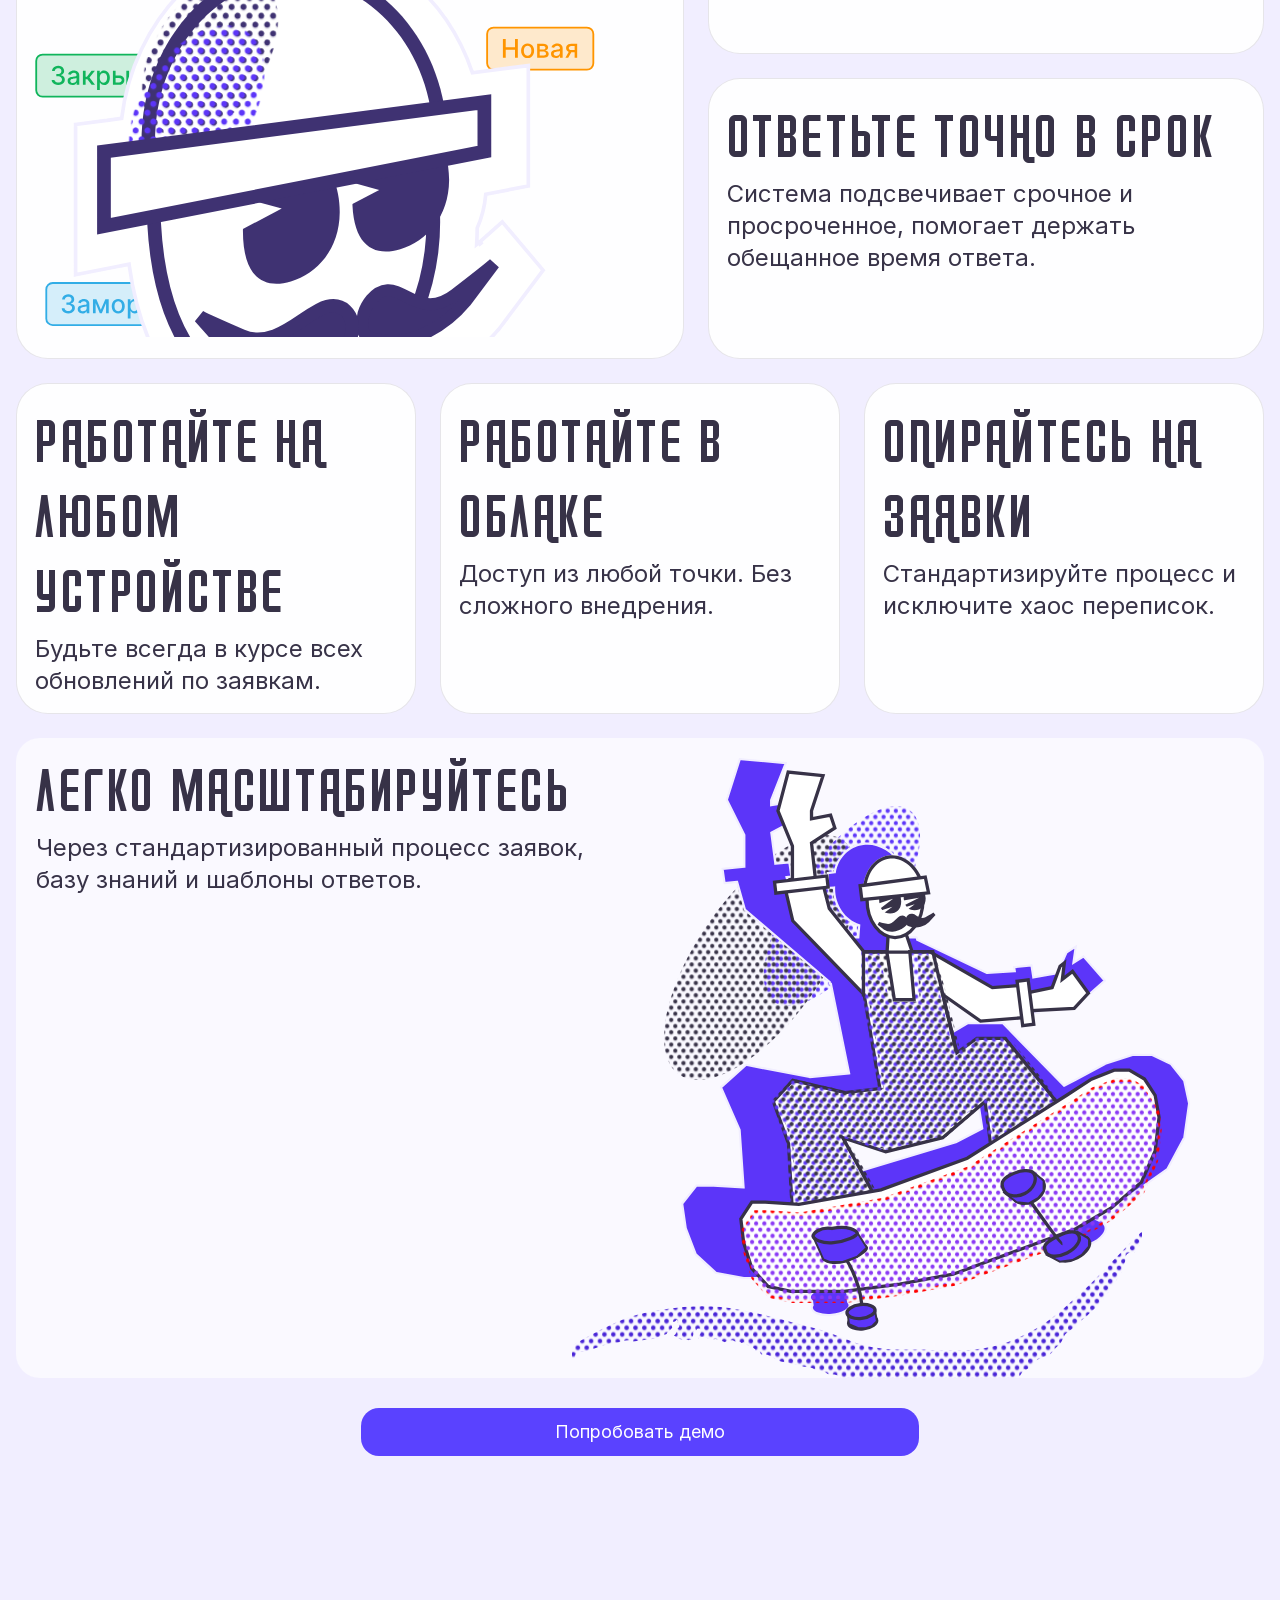
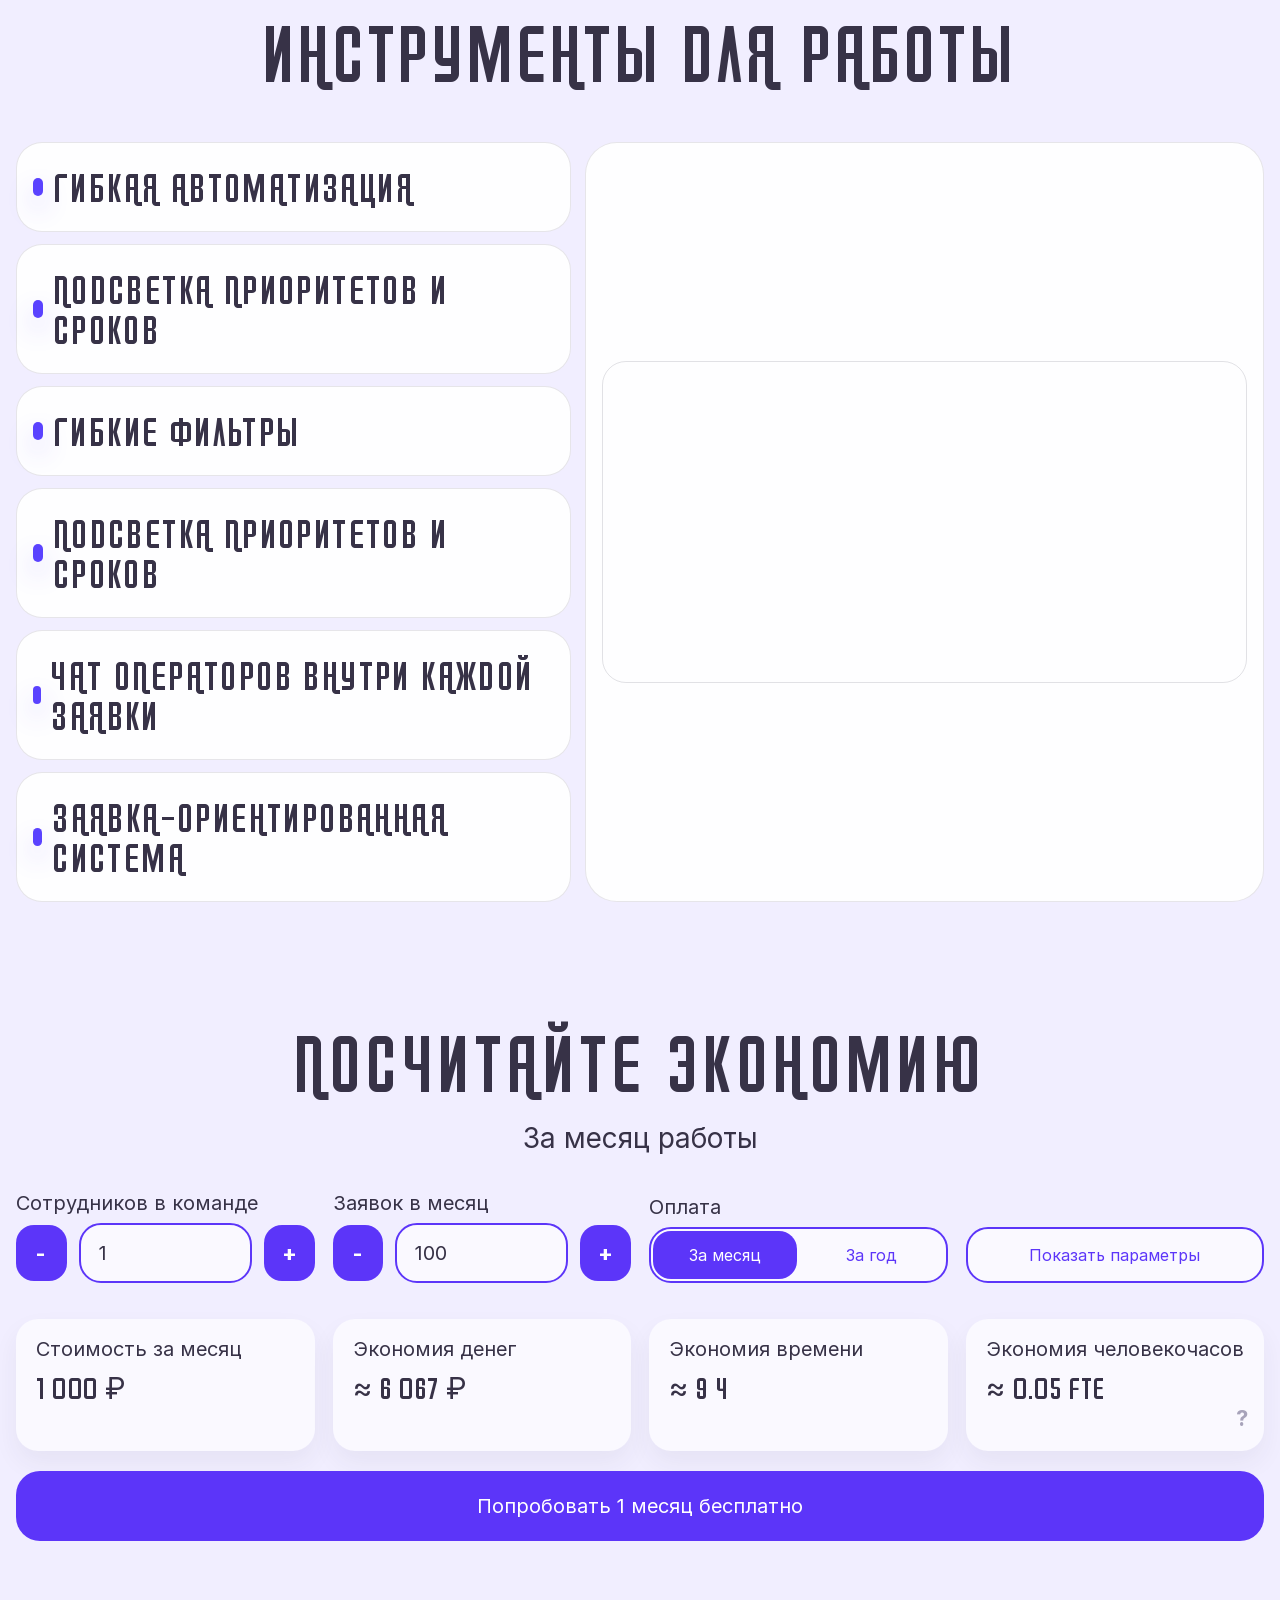
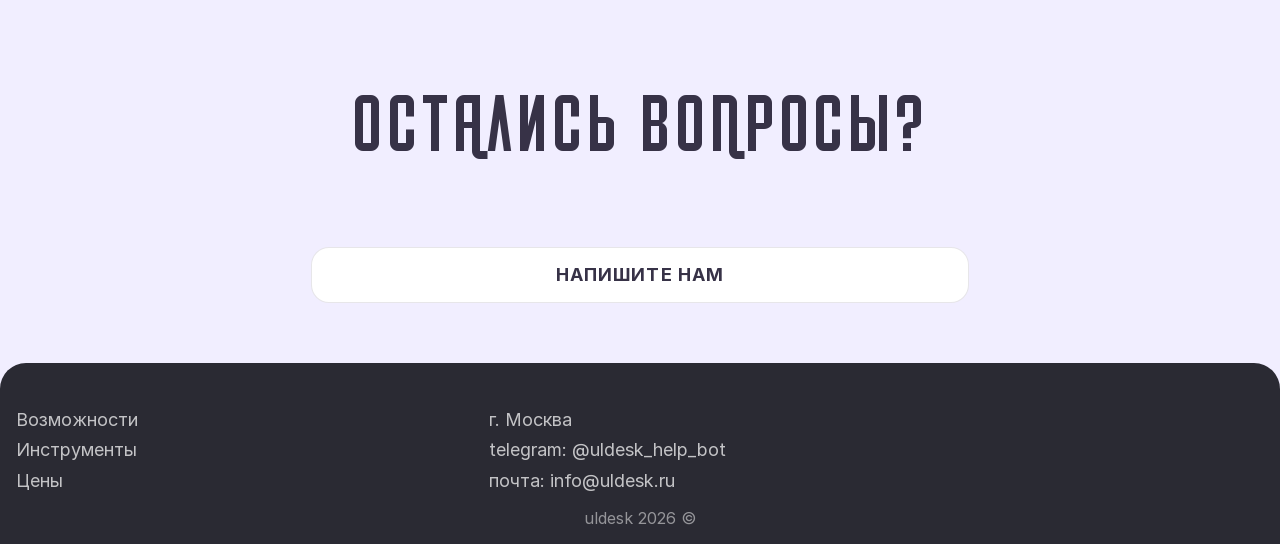
==== commit 88614f51: "fixes of new version" ====
--- a/index-new.html
+++ b/index-new.html
@@ -4,1291 +4,13 @@
 	<meta charset="UTF-8"/>
 	<meta name="viewport" content="width=device-width, initial-scale=1.0"/>
 	<title>ULDESK</title>
-
+	<link rel="icon" type="image/x-icon" href="./img/favicon.png">
 	<link rel="stylesheet" href="/fonts/Inter/inter.css"/>
-
-	<style>
-		@font-face {
-			font-family: 'Airport';
-			src: url('/fonts/Airport/Airport.eot');
-			src: local('Airport'),
-			url('/fonts/Airport/Airport.eot?#iefix') format('embedded-opentype'),
-			url('/fonts/Airport/Airport.woff2') format('woff2'),
-			url('/fonts/Airport/Airport.woff') format('woff'),
-			url('/fonts/Airport/Airport.ttf') format('truetype');
-			font-weight: 400;
-			font-style: normal;
-			font-display: swap;
-		}
-
-		:root {
-			--container: 1440px;
-			--bg: #F5F2FF;
-			--surface: #FFFFFF;
-			--surface2: #F1EDFF;
-			--surface3: #FBFAFF;
-
-			--text: #373247;
-
-			--primary: #5A42FF;
-			--primary2: #6B57FF;
-
-			--stroke: rgba(20, 18, 40, .10);
-			--stroke2: rgba(20, 18, 40, .06);
-
-			--shadow: 0 26px 90px rgba(20, 10, 60, .10);
-			--shadow-soft: 0 16px 44px rgba(20, 10, 60, .08);
-
-			--r-14: 14px;
-			--r-18: 18px;
-			--r-22: 22px;
-			--r-28: 28px;
-			--r-32: 32px;
-		}
-
-		/** {*/
-		/*    box-sizing: border-box*/
-		/*}*/
-
-		html, body {
-			height: 100%
-		}
-
-		main > section + section {
-			margin-top: 20px !important;
-		}
-
-		body {
-			background: #F1EEFF;
-			margin: 0;
-			color: var(--text);
-			font-family: Inter, ui-sans-serif, system-ui, -apple-system, Segoe UI, Roboto, Arial;
-			line-height: 1.25;
-			overflow-x: hidden;
-		}
-
-		body::before {
-			content: "";
-			display: none;
-			position: fixed;
-			inset: -30%;
-			/*background: radial-gradient(closest-side at 22% 18%, rgba(255, 255, 255, .75), rgba(255, 255, 255, 0) 65%),*/
-			/*radial-gradient(closest-side at 78% 26%, rgba(255, 255, 255, .55), rgba(255, 255, 255, 0) 62%),*/
-			/*radial-gradient(closest-side at 60% 78%, rgba(255, 255, 255, .65), rgba(255, 255, 255, 0) 65%);*/
-			pointer-events: none;
-			mix-blend-mode: soft-light;
-			opacity: .55;
-			filter: blur(24px);
-			z-index: -1;
-		}
-
-		a {
-			color: inherit;
-			text-decoration: none
-		}
-
-		button {
-			font: inherit;
-			border: 0;
-			background: none;
-			cursor: pointer
-		}
-
-		.container {
-			width: min(var(--container), calc(100% - 32px));
-			margin: 20px auto 0;
-		}
-
-		.section-title,
-		.hero-title,
-		.feature-title,
-		.stat .big,
-		.footer-title {
-			font-family: 'Airport', Inter, system-ui;
-		}
-
-		main {
-			padding-top: 70px;
-		}
-
-		#features, #tools, #pricing {
-			scroll-margin-top: 80px;
-		}
-
-		/* ---------- Header ---------- */
-
-		header {
-			position: fixed;
-			top: 12px;
-			left: 50%;
-			transform: translateX(-50%);
-			width: min(var(--container), calc(100% - 32px));
-			z-index: 9999;
-			background: #FAF9FF;
-			backdrop-filter: none;
-			padding: 12px 20px;
-			border-radius: 24px;
-			border: 2px solid #F1EEFF;
-			box-sizing: border-box;
-		}
-
-		header .btn {
-			margin: 0 !important;
-		}
-
-		.btn:hover,
-		.stepper2 button:hover,
-		.calc-cta .calc-main-btn:hover,
-		.pay-seg button:hover {
-			transform: none !important;
-		}
-
-		header .container {
-			width: 100%;
-			margin: 0;
-		}
-
-		.header-row {
-			position: relative;
-			display: flex;
-			align-items: center;
-			justify-content: space-between;
-			gap: 16px;
-			padding: 0;
-		}
-
-		header nav {
-			position: absolute;
-			left: 50%;
-			top: 50%;
-			transform: translate(-50%, -50%);
-		}
-
-		.header-row img {
-			height: 38px;
-			width: auto;
-			display: block;
-			transform: translateZ(0);
-		}
-
-		nav {
-			display: flex;
-			align-items: center;
-			gap: 8px;
-			color: rgba(21, 21, 32, .62);
-			font: 400 14px/1 Inter, system-ui;
-		}
-
-		nav a {
-			padding: 9px 12px;
-			border-radius: 999px;
-			transition: .15s ease;
-			font-size: 18px;
-		}
-
-		nav a:hover {
-			background: rgba(90, 66, 255, .08);
-			color: var(--text);
-		}
-
-		.header-actions {
-			display: flex;
-			align-items: center;
-			gap: 10px;
-			font-size: 15px;
-		}
-
-		.link-muted {
-			font: 400 15px/1 Inter, system-ui;
-			color: var(--primary);
-			padding: 9px 10px;
-			border-radius: 999px;
-		}
-
-		.link-muted:hover {
-			background: rgba(90, 66, 255, .08);
-		}
-
-		/* ---------- Buttons ---------- */
-		.btn {
-			display: inline-flex;
-			align-items: center;
-			justify-content: center;
-			gap: 10px;
-			height: 44px;
-			padding: 0 18px;
-			border-radius: 16px;
-			border: 1px solid var(--stroke);
-			background: rgba(255, 255, 255, .92);
-			transition: transform .15s ease, box-shadow .15s ease, filter .15s ease;
-			user-select: none;
-			font-size: 18px;
-			margin: 18px 24px;
-		}
-
-		.btn:hover {
-			transform: translateY(-1px);
-			/*box-shadow: var(--shadow-soft);*/
-		}
-
-		.btn:active {
-			transform: translateY(0);
-			box-shadow: none;
-			filter: brightness(.98);
-		}
-
-		.btn.primary {
-			position: relative;
-			overflow: hidden;
-			isolation: isolate;
-			/*background: linear-gradient(180deg, var(--primary2), var(--primary));*/
-			color: #fff;
-			border-color: transparent;
-			font: 400 14px/1 Inter, system-ui;
-			font-size: 18px;
-			/*padding: 16px 16px;*/
-			margin: 16px 24px;
-			box-shadow: none !important;
-			filter: none !important;
-		}
-
-		/* ---------- Cards ---------- */
-		.card {
-			/*background: linear-gradient(180deg, var(--surface3), var(--surface));*/
-			border: 1px solid var(--stroke);
-			border-radius: var(--r-32);
-			box-shadow: var(--shadow);
-		}
-
-		/* ---------- Section title ---------- */
-		.section-title {
-			font-size: clamp(80px, 2.6vw, 34px);
-			letter-spacing: .06em;
-			text-transform: uppercase;
-			text-align: center;
-			font-weight: 400;
-			margin-bottom: 40px;
-			margin-top: 100px;
-		}
-
-		/* ---------- HERO ---------- */
-
-		.hero {
-			margin-top: 40px;
-		}
-
-		.hero-grid {
-			display: grid;
-			grid-template-columns:1.1fr .9fr;
-			gap: 18px;
-			align-items: stretch;
-		}
-
-		.hero-left {
-			padding: 20px 20px;
-			display: flex;
-			flex-direction: column;
-			gap: 14px;
-			position: relative;
-			overflow: hidden;
-			border: 2px #FAF9FF;
-		}
-
-		.hero-left::after {
-			content: "";
-			position: absolute;
-			inset: -120px -160px auto auto;
-			width: 520px;
-			height: 520px;
-			/*background: radial-gradient(circle at 30% 30%, rgba(90, 66, 255, .26), rgba(90, 66, 255, 0) 58%);*/
-			pointer-events: none;
-			display: none !important;
-		}
-
-		.card.hero-left {
-			height: clamp(520px, calc(100vh - 140px), 720px);
-		}
-
-		.hero-title {
-			font-size: clamp(80px, 3.4vw, 50px);
-			font-weight: 400;
-			margin: 0;
-			line-height: 1.02;
-			text-transform: uppercase;
-			letter-spacing: 0;
-		}
-
-		.hero-title .accent {
-			color: var(--primary)
-		}
-
-		.hero-sub {
-			margin: 0;
-			max-width: 56ch;
-			font: 400 24px/1.25 Inter, system-ui;
-		}
-
-		.hero-cta {
-			margin-top: auto;
-			display: flex;
-			gap: 12px;
-			align-items: center;
-		}
-
-		.hero-cta .btn.primary {
-			width: calc(100% - 20px) !important;
-			margin: 20px auto 0 !important;
-			display: flex !important;
-			justify-content: center !important;
-			background: #5A42FF !important;
-			border: none !important;
-			border-radius: 18px !important;
-			min-height: 56px !important;
-			filter: none !important;
-			align-items: center !important;
-			transform: none !important;
-		}
-
-		.hero-right {
-			padding: 18px;
-			display: flex;
-			align-items: center;
-			justify-content: center;
-			position: relative;
-			overflow: hidden;
-		}
-
-		.welcome-anim {
-			position: relative;
-			width: 100%;
-			height: 100%;
-			min-height: 280px;
-			display: grid;
-			place-items: center;
-		}
-
-		.welcome-ellipse {
-			position: absolute;
-			inset: 10% 10%;
-			width: 80%;
-			height: 80%;
-			object-fit: contain;
-			pointer-events: none;
-			user-select: none;
-			z-index: 1;
-			opacity: .95;
-		}
-
-		.welcome-person {
-			position: relative;
-			z-index: 2;
-			width: min(420px, 74%);
-			height: auto;
-			pointer-events: none;
-			user-select: none;
-		}
-
-		.welcome-orbit {
-			position: absolute;
-			inset: 0;
-			z-index: 3;
-			transform-origin: 50% 50%;
-			will-change: transform;
-		}
-
-		.welcome-channel {
-			position: absolute;
-			width: 58px;
-			height: 58px;
-			border-radius: 999px;
-			display: grid;
-			place-items: center;
-			box-shadow: 0 0 0 rgba(20, 10, 60, .08);
-			will-change: transform;
-		}
-
-		.welcome-channel img {
-			width: 28px;
-			height: 28px;
-			display: block;
-			pointer-events: none;
-			user-select: none;
-		}
-
-		/* позиции иконок на “орбите” */
-		.ch-wa {
-			left: 22%;
-			top: 18%;
-		}
-
-		.ch-tg {
-			right: 22%;
-			top: 18%;
-		}
-
-		.ch-email {
-			right: 22%;
-			bottom: 18%;
-		}
-
-		.ch-max {
-			left: 22%;
-			bottom: 18%;
-		}
-
-		/* Replace black rectangle with “app screenshot” placeholder */
-		.img-placeholder {
-			width: 100%;
-			height: 100%;
-			min-height: 280px;
-			border-radius: 24px;
-			border: 1px solid rgba(20, 18, 40, .12);
-			/*background: linear-gradient(180deg, rgba(255, 255, 255, .95), rgba(241, 237, 255, .75)),*/
-			/*radial-gradient(600px 320px at 30% 20%, rgba(90, 66, 255, .18), rgba(90, 66, 255, 0) 55%),*/
-			/*radial-gradient(520px 280px at 80% 80%, rgba(90, 66, 255, .14), rgba(90, 66, 255, 0) 55%);*/
-			box-shadow: 0 22px 70px rgba(20, 10, 60, .18);
-			position: relative;
-			overflow: hidden;
-		}
-
-		.img-placeholder::before {
-			content: "";
-			position: absolute;
-			inset: 0;
-			/*background: linear-gradient(90deg, rgba(255, 255, 255, 0), rgba(255, 255, 255, .45), rgba(255, 255, 255, 0));*/
-			transform: translateX(-65%);
-			opacity: .35;
-			pointer-events: none;
-		}
-
-		.hero-right .img-placeholder::before {
-			animation: shimmer 2.4s ease-in-out infinite;
-		}
-
-		@keyframes shimmer {
-			0% {
-				transform: translateX(-65%)
-			}
-			60% {
-				transform: translateX(65%)
-			}
-			100% {
-				transform: translateX(65%)
-			}
-		}
-
-		/* ---------- Stats ---------- */
-		.stats {
-			display: grid;
-			grid-template-columns: repeat(4, 1fr);
-			margin-top: 20px;
-			gap: 20px
-		}
-
-		.stat {
-			height: auto;
-			min-height: 0;
-			max-height: none;
-			display: flex;
-			flex-direction: column;
-			justify-content: flex-start;
-			align-items: flex-start;
-			gap: 10px;
-			padding: 20px;
-			border-radius: 24px;
-			background: #FAF9FF;
-		}
-
-		.stat:hover {
-			background: #DCD7FF;
-		}
-
-		/* заголовок компактный */
-		.stat .big {
-			font-family: 'Airport', Inter, system-ui;
-			font-size: 80px;
-			line-height: 1;
-			margin: 0;
-			text-transform: uppercase;
-		}
-
-		/* подпись компактная */
-		.stat .small {
-			margin: 0;
-			font-size: 24px;
-			line-height: 1.2;
-		}
-
-		/* ---------- Features ---------- */
-		.features {
-		}
-
-		.feature-card {
-			background: rgba(255, 255, 255, .92);
-			border: 1px solid var(--stroke);
-			border-radius: var(--r-32);
-			padding: 18px 18px 16px;
-			/*box-shadow: var(--shadow-soft);*/
-			position: relative;
-			overflow: hidden;
-			min-height: 170px;
-		}
-
-		.feature-card.alt {
-			/*background: linear-gradient(180deg, rgba(241, 237, 255, .92), rgba(255, 255, 255, .92));*/
-		}
-
-		.feature-title {
-			margin: 0 0 6px;
-			font-weight: 400;
-			text-transform: uppercase;
-			font-size: 60px;
-			letter-spacing: .06em;
-		}
-
-		.feature-desc {
-			margin: 0;
-			font: 400 24px/1.35 Inter, system-ui;
-			max-width: 52ch;
-		}
-
-		.feature-img {
-			position: static;
-			width: 560px;
-			max-width: 100%;
-			height: auto;
-			align-self: flex-end;
-			pointer-events: none;
-			user-select: none;
-			margin-top: 20px;
-		}
-
-		.features-wide::after {
-			content: "";
-			position: absolute;
-			inset: 0;
-			/*background: radial-gradient(780px 520px at 92% 18%, rgba(90, 66, 255, .10), rgba(90, 66, 255, 0) 60%);*/
-			pointer-events: none;
-			z-index: 0;
-		}
-
-		.features-wide > div:first-child {
-			position: relative;
-			z-index: 3;
-			max-width: 560px;
-			padding-top: 6px;
-		}
-
-		.features-wide .feature-title {
-			margin: 0 0 12px;
-			font-size: 40px;
-			letter-spacing: .06em;
-			line-height: 1.02;
-		}
-
-		.features-wide .feature-desc {
-			margin: 0;
-			font-size: 18px;
-			line-height: 1.35;
-			max-width: 58ch;
-		}
-
-		.features-wide .img-placeholder {
-			min-height: 200px;
-			box-shadow: none;
-		}
-
-		.features-grid {
-			display: grid;
-			grid-template-columns: 1.2fr 1fr;
-			gap: 24px;
-			align-items: stretch;
-		}
-
-		/* Левая карточка (с картинкой) занимает 2 строки */
-		.features-grid > :nth-child(1) {
-			grid-row: 1 / span 2;
-		}
-
-		/* Третья карточка ("Ответьте точно в срок") должна быть справа снизу */
-		.features-grid > :nth-child(3) {
-			grid-column: 2;
-		}
-
-		.features-row3 {
-			margin-top: 24px;
-			display: grid;
-			grid-template-columns: repeat(3, 1fr);
-			gap: 24px;
-		}
-
-		.features-wide {
-			width: 100%;
-			max-width: 1360px;
-			height: 600px;
-			display: flex;
-			flex-direction: row;
-			gap: 20px;
-			padding: 20px;
-			border-radius: 24px;
-			background: #FAF9FF;
-			position: relative;
-			overflow: hidden;
-			border: none;
-			box-shadow: none;
-			margin-top: 24px;
-		}
-
-		.features-wide > .feature-text {
-			flex: 0 0 520px;
-			align-self: flex-start;
-			z-index: 3;
-		}
-
-		.features-wide > .easy-scale-visual {
-			flex: 1 1 auto;
-			position: relative;
-		}
-
-		.features-wide::after {
-			content: "";
-			position: absolute;
-			inset: 0;
-			background: radial-gradient(780px 520px at 92% 18%, rgba(90, 66, 255, .10), rgba(90, 66, 255, 0) 60%);
-			pointer-events: none;
-			z-index: 0;
-		}
-
-		.features-wide > div:first-child {
-			position: relative;
-			z-index: 3;
-			margin: 0;
-			padding-top: 0;
-		}
-
-		.easy-scale-visual {
-			position: absolute !important;
-			inset: 0 !important;
-			min-height: 0 !important;
-			pointer-events: none;
-			z-index: 1;
-		}
-
-		.easy-scale-bg {
-			position: absolute;
-			height: auto;
-			max-width: none;
-			object-fit: contain;
-			z-index: 3;
-			/*-webkit-mask-image: linear-gradient(90deg, transparent 0%, #000 14%, #000 86%, transparent 100%);*/
-			/*mask-image: linear-gradient(90deg, transparent 0%, #000 14%, #000 86%, transparent 100%);*/
-			-webkit-mask-repeat: no-repeat;
-			mask-repeat: no-repeat;
-			-webkit-mask-size: 100% 100%;
-			mask-size: 100% 100%;
-			left: -120px !important;
-			bottom: -70px !important;
-			width: 1520px !important;
-			transform: scale(75%);
-		}
-
-		.easy-scale-fig {
-			position: absolute;
-			height: auto;
-			max-width: none;
-			object-fit: contain;
-			z-index: 2;
-			right: -120px !important;
-			width: 700px !important;
-		}
-
-		@media (max-width: 980px) {
-			.features-row3 {
-				grid-template-columns: 1fr;
-				gap: 18px;
-			}
-
-			.features-wide {
-				padding: 32px;
-				min-height: 520px;
-				margin-top: 18px;
-			}
-
-			.easy-scale-bg {
-				left: -520px;
-				bottom: -240px;
-				width: 1320px;
-			}
-
-			.easy-scale-fig {
-				right: -90px;
-				top: 220px;
-				width: 600px;
-			}
-		}
-
-
-		@media (max-width: 620px) {
-			.features-wide {
-				padding: 24px;
-				min-height: 560px;
-			}
-
-			.features-wide .feature-title {
-				font-size: 40px;
-			}
-
-			.easy-scale-bg {
-				left: -420px;
-				bottom: -240px;
-				width: 1280px;
-			}
-
-			.easy-scale-fig {
-				top: auto;
-				bottom: -90px;
-				right: -60px;
-				width: 520px;
-			}
-		}
-
-		.wide-cta {
-			margin-top: 14px;
-			display: flex;
-			justify-content: center;
-		}
-
-		.wide-cta .btn.primary {
-			width: 100%;
-			max-width: 520px;
-			height: 46px;
-			border-radius: 18px;
-		}
-
-		/* ---------- Tools ---------- */
-		.tools {
-			padding: 10px 0 6px
-		}
-
-		.tools-grid {
-			display: grid;
-			grid-template-columns:.9fr 1.1fr;
-			gap: 14px;
-			align-items: stretch;
-		}
-
-		.tools-left {
-			display: grid;
-			gap: 12px
-		}
-
-		.tool-item {
-			background: rgba(255, 255, 255, .92);
-			border: 1px solid var(--stroke);
-			border-radius: 26px;
-			padding: 24px 16px;
-			/*box-shadow: var(--shadow-soft);*/
-			font: 400 18px/1 Inter, system-ui;
-			text-transform: uppercase;
-			letter-spacing: .06em;
-			display: flex;
-			align-items: center;
-			gap: 10px;
-			font-family: Airport, serif;
-			font-size: 22px;
-		}
-
-		.tool-item:nth-child(1) {
-			/*background: linear-gradient(180deg, rgba(241, 237, 255, .92), rgba(255, 255, 255, .92));*/
-		}
-
-		.tool-dot {
-			width: 10px;
-			height: 18px;
-			border-radius: 999px;
-			background: var(--primary);
-			box-shadow: 0 12px 26px rgba(90, 66, 255, .28);
-		}
-
-		.tools-right {
-			background: rgba(255, 255, 255, .92);
-			border: 1px solid var(--stroke);
-			border-radius: var(--r-32);
-			box-shadow: var(--shadow-soft);
-		/ padding: 16 px;
-			display: flex;
-			align-items: center;
-			justify-content: center;
-		}
-
-		.tools-right .img-placeholder {
-			height: 320px;
-			min-height: 320px;
-			box-shadow: none;
-		}
-
-		/* ---------- Calculator (Figma exact) ---------- */
-		.calc {
-			padding: 64px 0 44px;
-			background: #F1EEFF;
-		}
-
-		.calc .section-title {
-			margin: 0 0 10px;
-			font-size: 56px;
-			letter-spacing: .08em;
-			text-transform: uppercase;
-			color: #373247;
-		}
-
-		.calc-sub {
-			text-align: center;
-			margin: 0 0 38px;
-			color: #373247;
-			font: 400 28px/1.15 Inter, system-ui;
-		}
-
-		.calc-card {
-			background: transparent;
-			border: 0;
-			box-shadow: none;
-			padding: 0;
-		}
-
-		.calc-controls {
-			display: grid;
-			grid-template-columns: 1.05fr 1.05fr 1.05fr 1.2fr;
-			gap: 18px;
-			margin-bottom: 18px;
-			align-items: end;
-		}
-
-		.calc-control {
-			display: flex;
-			flex-direction: column;
-			gap: 10px;
-			min-width: 0;
-		}
-
-		.calc-control .label {
-			font: 400 16px/1 Inter, system-ui;
-			color: #373247;
-			text-transform: none;
-			letter-spacing: 0;
-		}
-
-		.stepper2 {
-			display: flex;
-			align-items: center;
-			gap: 12px;
-			min-width: 0;
-		}
-
-		.stepper2 button {
-			width: 56px;
-			height: 56px;
-			border-radius: 18px;
-			background: #5C35F9;
-			color: #fff;
-			font: 700 22px/1 Inter, system-ui;
-			display: grid;
-			place-items: center;
-			box-shadow: none;
-		}
-
-		/* Dotted hover effect (like in the mock) */
-		.stepper2 button,
-		.btn.primary,
-		.calc-cta .calc-main-btn,
-		.pay-seg button {
-			position: relative;
-			overflow: hidden;
-			isolation: isolate;
-		}
-
-		.stepper2 button::before,
-		.btn.primary::before,
-		.calc-cta .calc-main-btn::before,
-		.pay-seg button::before {
-			content: "";
-			position: absolute;
-			inset: 0;
-			pointer-events: none;
-			opacity: 0;
-			transition: opacity .35s ease;
-			/* плотнее и меньше */
-			/*background-image: radial-gradient(circle, rgba(20, 18, 40, .34) 0 1.6px, transparent 1.7px 6px);*/
-			background-size: 10px 10px;
-			background-position: 0 0;
-			mix-blend-mode: multiply;
-		}
-
-		.header-write {
-			display: inline-flex;
-			align-items: center;
-			justify-content: center;
-			height: 44px;
-			padding: 4px 24px;
-			border-radius: 12px;
-			color:var(--primary);
-			opacity: 1;
-			font-size: 18px;
-		}
-
-		.header-write:hover{
-			background: #F1EEFF;
-			opacity: .8;
-		}
-
-		header .header-actions .btn.primary{
-			margin:0 !important;
-			height:44px;
-			padding: 4px 24px;
-			background:var(--primary);
-			color:#fff;
-			border:none;
-			box-shadow:none !important;
-			filter:none !important;
-		}
-
-
-		.stepper2 button:hover::before,
-		.btn.primary:hover::before,
-		.calc-cta .calc-main-btn:hover::before {
-			opacity: 1;
-		}
-
-		.pay-seg button.active:hover::before {
-			opacity: 1;
-		}
-
-		.stepper2 .stepper-input {
-			width: 150px;
-			height: 56px;
-			border: 2px solid #5C35F9;
-			border-radius: 22px;
-			background: #FAF9FF;
-			display: flex;
-			align-items: center;
-			padding: 0 18px;
-			font: 400 18px/1 Inter, system-ui;
-			color: #373247;
-			min-width: 0;
-		}
-
-		.pay-seg {
-			display: flex;
-			align-items: center;
-			height: 56px;
-			border: 2px solid #5C35F9;
-			border-radius: 22px;
-			background: #FAF9FF;
-			padding: 2px;
-			width: 100%;
-			max-width: 270px;
-			gap: 2px;
-		}
-
-		.pay-seg button {
-			flex: 1;
-			height: 100%;
-			border-radius: 18px;
-			font: 400 16px/1 Inter, system-ui;
-			color: #5C35F9;
-		}
-
-		.pay-seg button.active {
-			background: #5C35F9;
-			color: #fff;
-		}
-
-		.params-btn {
-			height: 56px;
-			width: 100%;
-			border: 2px solid #5C35F9;
-			border-radius: 22px;
-			background: #FAF9FF;
-			color: #5C35F9;
-			font: 400 16px/1 Inter, system-ui;
-		}
-
-		.calc-results {
-			display: grid;
-			grid-template-columns: repeat(4, 1fr);
-			gap: 18px;
-			margin-bottom: 20px;
-		}
-
-		.result {
-			background: #FAF9FF;
-			border: 0;
-			border-radius: 22px;
-			padding: 18px 20px;
-			min-height: 96px;
-			display: flex;
-			flex-direction: column;
-			justify-content: center;
-			gap: 6px;
-			position: relative;
-			box-shadow: 0 12px 26px rgba(55, 50, 71, .06);
-		}
-
-		.result .name {
-			margin: 0 0 6px;
-			font: 400 18px/1.2 Inter, system-ui;
-			color: #373247;
-			text-transform: none;
-			letter-spacing: 0;
-		}
-
-		.result .val {
-			margin: 0;
-			font: 400 30px/1 Airport, Inter, system-ui;
-			color: #373247;
-			letter-spacing: .04em;
-		}
-
-		.result .hint {
-			position: absolute;
-			right: 16px;
-			bottom: 22px;
-			color: #A7A3BA;
-			font: 700 22px/1 Inter, system-ui;
-			user-select: none;
-		}
-
-		.calc-cta {
-			display: flex;
-			justify-content: center;
-		}
-
-		.calc-cta .calc-main-btn {
-			width: 100%;
-			height: 70px;
-			border-radius: 24px;
-			background: #5C35F9;
-			color: #fff;
-			font: 400 18px/1 Inter, system-ui;
-			display: flex;
-			align-items: center;
-			justify-content: center;
-		}
-
-		.calc-cta .calc-main-btn {
-			position: relative;
-			overflow: hidden;
-			isolation: isolate;
-		}
-
-		.calc-cta .calc-main-btn::before {
-			z-index: 0;
-		}
-
-		.calc-cta .calc-main-btn > span {
-			position: relative;
-			z-index: 1;
-		}
-
-		@media (max-width: 980px) {
-			.calc-controls {
-				grid-template-columns: 1fr 1fr;
-			}
-
-			.pay-seg {
-				max-width: none;
-			}
-
-			.calc-results {
-				grid-template-columns: repeat(2, 1fr);
-			}
-		}
-
-		@media (max-width: 620px) {
-			.calc-controls {
-				grid-template-columns: 1fr;
-			}
-
-			.calc-results {
-				grid-template-columns: 1fr;
-			}
-
-			.calc-sub {
-				font-size: 20px;
-			}
-
-			.stepper2 .stepper-input {
-				width: 100%;
-			}
-		}
-
-		/* ---------- Contact ---------- */
-		.contact {
-			padding: 10px 0 24px
-		}
-
-		.contact-card {
-			background: transparent;
-			border-radius: var(--r-32);
-			padding: 18px 0;
-			text-align: center;
-		}
-
-		.contact-sub {
-			margin: 0 0 12px;
-			font: 400 13px/1.2 Inter, system-ui;
-		}
-
-		.contact .btn {
-			width: min(620px, 100%);
-			height: 54px;
-			border-radius: 18px;
-			background: rgba(255, 255, 255, .96);
-			border: 1px solid var(--stroke);
-			justify-content: center;
-			font: 700 18px/1 Inter, system-ui;
-			text-transform: uppercase;
-			letter-spacing: .06em;
-		}
-
-		/* ---------- Footer ---------- */
-		footer {
-			background: #2A2A33;
-			color: rgba(255, 255, 255, .88);
-			padding: 26px 0 18px;
-			border-top-left-radius: 26px;
-			border-top-right-radius: 26px;
-		}
-
-		.footer-grid {
-			display: grid;
-			grid-template-columns:1.2fr 1fr 1fr;
-			gap: 18px;
-			align-items: start;
-		}
-
-		.footer-title {
-			font-weight: 400;
-			text-transform: uppercase;
-			letter-spacing: .06em;
-			margin: 0 0 10px;
-			font-size: 18px;
-			color: #fff;
-		}
-
-		.footer-links {
-			display: grid;
-			gap: 8px;
-			color: rgba(255, 255, 255, .72);
-			font: 400 15px/1.25 Inter, system-ui;
-		}
-
-		.footer-links a:hover {
-			color: #fff
-		}
-
-		.footer-bottom {
-			margin-top: 18px;
-			text-align: center;
-			color: rgba(255, 255, 255, .50);
-			font: 400 14px/1 Inter, system-ui;
-		}
-
-		/* ---------- Responsive ---------- */
-		@media (max-width: 980px) {
-			.hero-grid {
-				grid-template-columns:1fr
-			}
-
-			.stats {
-				grid-template-columns:repeat(2, 1fr)
-			}
-
-			.features-grid {
-				grid-template-columns:1fr
-			}
-
-			.features-row3 {
-				grid-template-columns:1fr
-			}
-
-			.tools-grid {
-				grid-template-columns:1fr
-			}
-
-			nav {
-				display: none
-			}
-
-			.img-placeholder {
-				min-height: 240px
-			}
-		}
-
-		@media (max-width: 520px) {
-			.stats {
-				grid-template-columns:1fr
-			}
-		}
-
-		.stepper2 button,
-		.btn.primary,
-		.calc-cta .calc-main-btn,
-		.pay-seg button {
-			isolation: isolate;
-		}
-
-		.stepper2 button::before,
-		.btn.primary::before,
-		.calc-cta .calc-main-btn::before,
-		.pay-seg button::before {
-			z-index: 0;
-		}
-
-		.stepper2 button > *,
-		.btn.primary > *,
-		.calc-cta .calc-main-btn > *,
-		.pay-seg button > * {
-			position: relative;
-			z-index: 1;
-		}
-
-		.btn.primary::before {
-			content: none !important;
-			display: none !important;
-		}
-
-		.btn.primary::after {
-			content: "" !important;
-			position: absolute !important;
-			inset: 0 !important;
-			pointer-events: none !important;
-			z-index: 0 !important;
-			background: none !important;
-			-webkit-mask-image: none !important;
-			mask-image: none !important;
-			/*background-image: radial-gradient(circle, rgba(0, 0, 0, .22) 0 1.6px, transparent 1.8px) !important;*/
-			background-size: 12px 12px !important;
-			background-position: 0 0 !important;
-			/*-webkit-mask-image: radial-gradient(140px 80px at 85% 50%, #000 0%, transparent 70%) !important;*/
-			/*mask-image: radial-gradient(140px 80px at 85% 50%, #000 0%, transparent 70%) !important;*/
-			opacity: 0 !important;
-			transition: opacity .18s ease !important;
-		}
-
-		.btn.primary:hover::after {
-			opacity: .55 !important;
-		}
-
-		.btn.primary > * {
-			position: relative;
-			z-index: 1;
-		}
-	</style>
+	<link rel="stylesheet" href="style-new.css">
 </head>
 
 <body>
-
-<script src="script.js" defer></script>
+<script src="script-new.js" defer></script>
 
 <header>
 	<div class="container">
@@ -1426,18 +148,16 @@
 					<p class="feature-desc">Доступ из любой точки. Без сложного внедрения.</p>
 				</div>
 
-				<div class="feature-card alt">
+				<div class="feature-card">
 					<h3 class="feature-title">Опирайтесь на заявки</h3>
 					<p class="feature-desc">Стандартизируйте процесс и исключите хаос переписок.</p>
 				</div>
 			</div>
 
-			<div class="features-wide">
+			<div class="feature-card features-wide">
 				<div>
 					<h3 class="feature-title">Легко масштабируйтесь</h3>
-					<p class="feature-desc">
-						Через стандартизированный процесс заявок, базу знаний и шаблоны ответов.
-					</p>
+					<p class="feature-desc">Через стандартизированный процесс заявок, базу знаний и шаблоны ответов.</p>
 				</div>
 				<div class="easy-scale-visual" aria-hidden="true">
 					<img class="easy-scale-bg" src="/img/easy_scale_bg.svg" alt=""/>
@@ -1479,25 +199,26 @@
 	<section id="pricing" class="calc">
 		<div class="container">
 			<div class="section-title">ПОСЧИТАЙТЕ ЭКОНОМИЮ</div>
-			<p class="btn primary calc-sub">За месяц работы</p>
+			<p class="calc-sub">За месяц работы</p>
 
 			<div class="calc-card">
 				<div class="calc-controls">
-
 					<div class="calc-control">
 						<div class="label">Сотрудников в команде</div>
-						<div class="stepper2">
-							<button type="button" aria-label="Уменьшить"><span>-</span></button>
-							<div class="stepper-input">1</div>
-							<button type="button" aria-label="Увеличить"><span>+</span></button>
+						<div class="stepper">
+							<button type="button" aria-label="Уменьшить"><span>-</span>
+							</button>
+							<input class="stepper-input" id="employees" value="1">
+							<button type="button" aria-label="Увеличить"><span>+</span>
+							</button>
 						</div>
 					</div>
 
 					<div class="calc-control">
 						<div class="label">Заявок в месяц</div>
-						<div class="stepper2">
+						<div class="stepper">
 							<button type="button" aria-label="Уменьшить">-</button>
-							<div class="stepper-input">100</div>
+							<input class="stepper-input" id="tickets" value="100">
 							<button type="button" aria-label="Увеличить">+</button>
 						</div>
 					</div>
@@ -1505,42 +226,102 @@
 					<div class="calc-control">
 						<div class="label">Оплата</div>
 						<div class="pay-seg" role="tablist" aria-label="Оплата">
-							<button type="button" class="active" role="tab" aria-selected="true" data-pay="month"><span>За месяц</span>
-							</button>
-							<button type="button" role="tab" aria-selected="false" data-pay="year"><span>За год</span>
-							</button>
+							<button type="button" id="payMonth" class="active" data-pay="month">За месяц</button>
+							<button type="button" id="payYear" data-pay="year">За год</button>
 						</div>
 					</div>
 
 					<div class="calc-control">
 						<div class="label">&nbsp;</div>
-						<button type="button" class="params-btn">Параметры расчета</button>
-					</div>
-
-				</div>
+						<button type="button" class="params-btn" id="paramsToggle" aria-expanded="false">
+							Показать параметры
+						</button>
+					</div>
+				</div>
+
+				<div class="calc-params" id="calcParams" aria-hidden="true">
+					<div class="calc-params-grid">
+
+						<div class="calc-control">
+							<div class="label">Стоимость часа сотрудника (₽/час)</div>
+							<div class="stepper stepper-small">
+								<button type="button" aria-label="Уменьшить">-</button>
+								<input class="stepper-input" value="1">
+								<button type="button" aria-label="Увеличить">+</button>
+							</div>
+						</div>
+
+						<div class="calc-control">
+							<div class="label">“Чистое” время решения 1 заявки (мин)</div>
+							<div class="stepper stepper-small">
+								<button type="button" aria-label="Уменьшить">-</button>
+								<input class="stepper-input" value="1">
+								<button type="button" aria-label="Увеличить">+</button>
+							</div>
+						</div>
+
+						<div class="calc-control">
+							<div class="label">Потери на бардак (мин на обращение)</div>
+							<div class="stepper stepper-small">
+								<button type="button" aria-label="Уменьшить">-</button>
+								<input class="stepper-input" value="100">
+								<button type="button" aria-label="Увеличить">+</button>
+							</div>
+						</div>
+
+						<div class="calc-control">
+							<div class="label">Доля потерянных/пропущенных (раз/мес)</div>
+							<div class="stepper stepper-small">
+								<button type="button" aria-label="Уменьшить">-</button>
+								<input class="stepper-input" value="100">
+								<button type="button" aria-label="Увеличить">+</button>
+							</div>
+						</div>
+
+						<div class="calc-control">
+							<div class="label">Доля повторных обращений (раз/мес)</div>
+							<div class="stepper stepper-small">
+								<button type="button" aria-label="Уменьшить">-</button>
+								<input class="stepper-input" value="100">
+								<button type="button" aria-label="Увеличить">+</button>
+							</div>
+						</div>
+
+						<div class="calc-control">
+							<div class="label">Доля ошибок/перетокрытий (раз/мес)</div>
+							<div class="stepper stepper-small">
+								<button type="button" aria-label="Уменьшить">-</button>
+								<input class="stepper-input" value="100">
+								<button type="button" aria-label="Увеличить">+</button>
+							</div>
+						</div>
+
+					</div>
+				</div>
+
 
 				<div class="calc-results">
 					<div class="result">
 						<p class="name">Стоимость за месяц</p>
-						<p class="val">1000 Р</p>
+						<p class="val" id="price">1000 ₽</p>
 					</div>
 					<div class="result">
 						<p class="name">Экономия денег</p>
-						<p class="val">≈ 7 067 Р</p>
+						<p class="val" id="economyMoney">≈ 7 067 ₽</p>
 					</div>
 					<div class="result">
 						<p class="name">Экономия времени</p>
-						<p class="val">≈ 9 ч</p>
+						<p class="val" id="economyTime">≈ 9 ч</p>
 					</div>
 					<div class="result">
 						<p class="name">Экономия человекочасов</p>
-						<p class="val">≈ 0.05 FTE</p>
+						<p class="val" id="economyFte">≈ 0.05 FTE</p>
 						<span class="hint" aria-hidden="true">?</span>
 					</div>
 				</div>
 
 				<div class="calc-cta">
-					<a class="calc-main-btn" href="#demo"><span>Попробовать 1 месяц бесплатно</span></a>
+					<a class="calc-main-btn" id="calcBtn" href="#demo"><span>Попробовать 1 месяц бесплатно</span></a>
 				</div>
 
 			</div>
@@ -1563,7 +344,6 @@
 	<div class="container">
 		<div class="footer-grid">
 			<div>
-				<div class="footer-title">ULDESK</div>
 				<div class="footer-links">
 					<a href="#features">Возможности</a>
 					<a href="#tools">Инструменты</a>
@@ -1572,151 +352,23 @@
 			</div>
 
 			<div>
-				<div class="footer-title">Подписка команда/организация</div>
 				<div class="footer-links">
 					<span>г. Москва</span>
-					<!--					<span>+7 999 999 99 99</span>-->
 					<span>telegram: <a href="https://t.me/uldesk_help_bot" target="_blank">@uldesk_help_bot</a></span>
 					<span>почта: <a href="mailto://info@uldesk.ru" target="_blank">info@uldesk.ru</a></span>
 				</div>
 			</div>
 
-			<div>
-				<div class="footer-title">ИП Пользователь</div>
-				<div class="footer-links">
-					<span>ИНН: 123456789012</span>
-					<span>ОГРНИП: 12362378237129847</span>
-				</div>
-			</div>
+			<!--			<div>-->
+			<!--				<div class="footer-links">-->
+			<!--					<span>ИНН: 123456789012</span>-->
+			<!--					<span>ОГРНИП: 12362378237129847</span>-->
+			<!--				</div>-->
+			<!--			</div>-->
 		</div>
 
 		<div class="footer-bottom">uldesk 2026 ©</div>
 	</div>
 </footer>
-
-<script>
-	(function () {
-		const seg = document.querySelector('.pay-seg');
-		if (!seg) return;
-
-		const buttons = Array.from(seg.querySelectorAll('button[role="tab"]'));
-
-		function setActive(btn) {
-			buttons.forEach(b => {
-				const isActive = b === btn;
-				b.classList.toggle('active', isActive);
-				b.setAttribute('aria-selected', isActive ? 'true' : 'false');
-			});
-
-			// Если захочешь дальше считать цены — тут уже есть выбранный режим:
-			// const payMode = btn.dataset.pay; // "month" | "year"
-		}
-
-		buttons.forEach(btn => {
-			btn.addEventListener('click', () => setActive(btn));
-		});
-	})();
-
-	(() => {
-		const obj = document.querySelector('.big-head-svg');
-		if (!obj) return;
-
-		let doc, eyes, mustache;
-
-		const state = {
-			tx: 0, ty: 0, // текущие значения (сглаженные)
-			x: 0, y: 0  // целевые значения
-		};
-
-		const clamp = (v, a, b) => Math.max(a, Math.min(b, v));
-		const lerp = (a, b, t) => a + (b - a) * t;
-
-		// настройка амплитуды (можешь подкрутить)
-		const AMP = {
-			eyesX: 10,
-			eyesY: 6,
-			mustX: 6,
-			mustY: 3
-		};
-
-		function apply() {
-			state.tx = lerp(state.tx, state.x, 0.12);
-			state.ty = lerp(state.ty, state.y, 0.12);
-
-			if (eyes) {
-				eyes.setAttribute('transform', `translate(${state.tx * AMP.eyesX} ${state.ty * AMP.eyesY})`);
-			}
-			if (mustache) {
-				mustache.setAttribute('transform', `translate(${state.tx * AMP.mustX} ${state.ty * AMP.mustY})`);
-			}
-
-			requestAnimationFrame(apply);
-		}
-
-		function onMove(e) {
-			// нормализация по ВСЕМУ экрану: -1..1
-			const nx = (e.clientX / window.innerWidth - 0.5) * 2;
-			const ny = (e.clientY / window.innerHeight - 0.5) * 2;
-
-			state.x = clamp(nx, -1, 1);
-			state.y = clamp(ny, -1, 1);
-		}
-
-		function onLeaveWindow() {
-			state.x = 0;
-			state.y = 0;
-		}
-
-		obj.addEventListener('load', () => {
-			doc = obj.contentDocument;
-			if (!doc) return;
-
-			eyes = doc.getElementById('bighead-eyes');
-			mustache = doc.getElementById('bighead-mustache');
-
-			if (!eyes && !mustache) return;
-
-			window.addEventListener('mousemove', onMove, {passive: true});
-			window.addEventListener('blur', onLeaveWindow);
-
-			requestAnimationFrame(apply);
-		});
-	})();
-
-
-	(() => {
-		const orbit = document.querySelector('.welcome-orbit');
-		if (!orbit) return;
-
-		const channels = Array.from(orbit.querySelectorAll('.welcome-channel'));
-
-		// скорость (градусов в секунду)
-		const SPEED = 14;
-
-		// форма овала: больше по X = шире, меньше по Y = ниже
-		const OVAL_X = 0.86; // ширина орбиты
-		const OVAL_Y = 1.22; // высота орбиты
-
-		let start = null;
-
-		function tick(t) {
-			if (start === null) start = t;
-			const sec = (t - start) / 1000;
-			const deg = (sec * SPEED) % 360;
-
-			// ОВАЛ: сначала "сплющиваем", потом вращаем
-			orbit.style.transform = `scaleX(${OVAL_X}) scaleY(${OVAL_Y}) rotate(${deg}deg)`;
-
-			// Чтобы иконки не растягивались и не крутились — даём им обратный трансформ
-			const CHANNEL_SCALE = 1.55;
-			const inv = `rotate(${-deg}deg) scaleX(${1 / OVAL_X}) scaleY(${1 / OVAL_Y}) scale(${CHANNEL_SCALE})`;
-			for (const ch of channels) ch.style.transform = inv;
-
-			requestAnimationFrame(tick);
-		}
-
-		requestAnimationFrame(tick);
-	})();
-</script>
 </body>
 </html>
--- a/style-new.css
+++ b/style-new.css
@@ -0,0 +1,1262 @@
+@font-face {
+	font-family: 'Airport';
+	src: url('/fonts/Airport/Airport.eot');
+	src: local('Airport'),
+	url('/fonts/Airport/Airport.eot?#iefix') format('embedded-opentype'),
+	url('/fonts/Airport/Airport.woff2') format('woff2'),
+	url('/fonts/Airport/Airport.woff') format('woff'),
+	url('/fonts/Airport/Airport.ttf') format('truetype');
+	font-weight: 400;
+	font-style: normal;
+	font-display: swap;
+}
+
+:root {
+	--container: 1440px;
+	--bg: #F5F2FF;
+	--surface: #FFFFFF;
+	--surface2: #F1EDFF;
+	--surface3: #FBFAFF;
+	--bg-light: #FAF9FF;
+
+	--text: #373247;
+
+	--primary: #5A42FF;
+	--primary2: #6B57FF;
+	--bg-primary: #5C35F9;
+
+	--stroke: rgba(20, 18, 40, .10);
+	--stroke2: rgba(20, 18, 40, .06);
+	--r-14: 14px;
+	--r-18: 18px;
+	--r-22: 22px;
+	--r-28: 28px;
+	--r-32: 32px;
+}
+
+html, body {
+	height: 100%
+}
+
+main > section + section {
+	margin-top: 20px !important;
+}
+
+body {
+	background: #F1EEFF;
+	margin: 0;
+	color: var(--text);
+	font-family: Inter, ui-sans-serif, system-ui, -apple-system, Segoe UI, Roboto, Arial;
+	line-height: 1.25;
+	overflow-x: hidden;
+}
+
+body::before {
+	content: "";
+	display: none;
+	position: fixed;
+	inset: -30%;
+	pointer-events: none;
+	mix-blend-mode: soft-light;
+	opacity: .55;
+	filter: blur(24px);
+	z-index: -1;
+}
+
+a {
+	color: inherit;
+	text-decoration: none
+}
+
+button {
+	font: inherit;
+	border: 0;
+	background: none;
+	cursor: pointer
+}
+
+.container {
+	width: min(var(--container), calc(100% - 32px));
+	margin: 20px auto 0;
+}
+
+.section-title,
+.hero-title,
+.feature-title,
+.stat .big,
+.footer-title {
+	font-family: 'Airport', Inter, system-ui;
+}
+
+main {
+	padding-top: 70px;
+}
+
+#features, #tools, #pricing {
+	scroll-margin-top: 80px;
+}
+
+/* ---------- Header ---------- */
+
+header {
+	position: fixed;
+	top: 12px;
+	left: 50%;
+	transform: translateX(-50%);
+	width: min(var(--container), calc(100% - 32px));
+	z-index: 9999;
+	background: var(--bg-light);
+	backdrop-filter: none;
+	padding: 12px 20px;
+	border-radius: 24px;
+	border: 2px solid #F1EEFF;
+	box-sizing: border-box;
+}
+
+header .btn {
+	margin: 0 !important;
+}
+
+.btn:hover,
+.stepper button:hover,
+.calc-cta .calc-main-btn:hover,
+.pay-seg button:hover {
+	transform: none !important;
+}
+
+header .container {
+	width: 100%;
+	margin: 0;
+}
+
+.header-row {
+	position: relative;
+	display: flex;
+	align-items: center;
+	justify-content: space-between;
+	gap: 16px;
+	padding: 0;
+}
+
+header nav {
+	position: absolute;
+	left: 50%;
+	top: 50%;
+	transform: translate(-50%, -50%);
+}
+
+.header-row img {
+	height: 38px;
+	width: auto;
+	display: block;
+	transform: translateZ(0);
+}
+
+nav {
+	display: flex;
+	align-items: center;
+	gap: 8px;
+	color: rgba(21, 21, 32, .62);
+	font: 400 14px/1 Inter, system-ui;
+}
+
+nav a {
+	padding: 9px 12px;
+	border-radius: 999px;
+	transition: .25s ease;
+	font-size: 18px;
+}
+
+nav a:hover {
+	background: rgba(90, 66, 255, .08);
+	color: var(--text);
+}
+
+.header-actions {
+	display: flex;
+	align-items: center;
+	gap: 10px;
+	font-size: 15px;
+}
+
+.link-muted {
+	font: 400 15px/1 Inter, system-ui;
+	color: var(--primary);
+	padding: 9px 10px;
+	border-radius: 999px;
+}
+
+.link-muted:hover {
+	background: rgba(90, 66, 255, .08);
+}
+
+/* ---------- Buttons ---------- */
+.btn {
+	display: inline-flex;
+	align-items: center;
+	justify-content: center;
+	gap: 10px;
+	height: 44px;
+	padding: 0 18px;
+	border-radius: 16px;
+	border: 1px solid var(--stroke);
+	background: rgba(255, 255, 255, .92);
+	transition: transform .15s ease, box-shadow .15s ease, filter .25s ease;
+	user-select: none;
+	font-size: 18px;
+	margin: 18px 24px;
+}
+
+/*.btn:hover {*/
+/*	transform: translateY(-1px);*/
+/*}*/
+
+.btn:active {
+	transform: translateY(0);
+	box-shadow: none;
+	filter: brightness(.98);
+}
+
+.btn.primary {
+	position: relative;
+	overflow: hidden;
+	isolation: isolate;
+	color: white;
+	border-color: transparent;
+	font: 400 18px/1 Inter, system-ui;
+	font-size: 18px;
+	margin: 16px 24px;
+	box-shadow: none !important;
+	filter: none !important;
+	background: var(--primary);
+}
+
+.btn.primary:hover {
+	background: #5E46D6 !important;
+}
+
+/* ---------- Cards ---------- */
+.card {
+	border: 1px solid var(--stroke);
+	border-radius: var(--r-32);
+	background: var(--bg-light);
+}
+
+/* ---------- Section title ---------- */
+.section-title {
+	font-size: clamp(80px, 2.6vw, 34px);
+	letter-spacing: .06em;
+	text-transform: uppercase;
+	text-align: center;
+	font-weight: 400;
+	margin-bottom: 40px;
+	margin-top: 100px;
+}
+
+/* ---------- HERO ---------- */
+.hero {
+	margin-top: 40px;
+}
+
+.hero-grid {
+	display: grid;
+	grid-template-columns:1.1fr .9fr;
+	gap: 18px;
+	align-items: stretch;
+}
+
+.hero-left {
+	padding: 20px 20px;
+	display: flex;
+	flex-direction: column;
+	gap: 14px;
+	position: relative;
+	overflow: hidden;
+	border: 2px solid var(--bg-light);
+}
+
+.hero-left::after {
+	content: "";
+	position: absolute;
+	inset: -120px -160px auto auto;
+	width: 520px;
+	height: 520px;
+	/*background: radial-gradient(circle at 30% 30%, rgba(90, 66, 255, .26), rgba(90, 66, 255, 0) 58%);*/
+	pointer-events: none;
+	display: none !important;
+}
+
+.card.hero-left {
+	height: clamp(520px, calc(100vh - 140px), 720px);
+}
+
+.hero-title {
+	font-size: clamp(80px, 3.4vw, 50px);
+	font-weight: 400;
+	margin: 0;
+	line-height: 1.02;
+	text-transform: uppercase;
+	letter-spacing: 0;
+}
+
+.hero-title .accent {
+	color: var(--primary)
+}
+
+.hero-sub {
+	margin: 0;
+	max-width: 56ch;
+	font: 400 24px/1.25 Inter, system-ui;
+}
+
+.hero-cta {
+	margin-top: auto;
+	display: flex;
+	gap: 12px;
+	align-items: center;
+}
+
+.hero-cta .btn.primary {
+	width: 100%;
+	margin: 20px 0 0;
+	display: flex;
+	justify-content: center;
+	background: var(--primary);
+	border: none;
+	border-radius: 18px;
+	min-height: 56px;
+	filter: none;
+	align-items: center;
+	transform: none;
+}
+
+.hero-right {
+	padding: 18px;
+	display: flex;
+	align-items: center;
+	justify-content: center;
+	position: relative;
+	overflow: hidden;
+}
+
+.welcome-anim {
+	position: relative;
+	width: 100%;
+	height: 100%;
+	min-height: 280px;
+	display: grid;
+	place-items: center;
+}
+
+.welcome-ellipse {
+	position: absolute;
+	inset: 10% 10%;
+	width: 80%;
+	height: 80%;
+	object-fit: contain;
+	pointer-events: none;
+	user-select: none;
+	z-index: 1;
+	opacity: .95;
+}
+
+.welcome-person {
+	position: relative;
+	z-index: 2;
+	width: min(420px, 74%);
+	height: auto;
+	pointer-events: none;
+	user-select: none;
+}
+
+.welcome-orbit {
+	position: absolute;
+	inset: 0;
+	z-index: 3;
+	transform-origin: 50% 50%;
+	will-change: transform;
+}
+
+.welcome-channel {
+	position: absolute;
+	width: 58px;
+	height: 58px;
+	border-radius: 999px;
+	display: grid;
+	place-items: center;
+	box-shadow: 0 0 0 rgba(20, 10, 60, .08);
+	will-change: transform;
+}
+
+.welcome-channel img {
+	width: 28px;
+	height: 28px;
+	display: block;
+	pointer-events: none;
+	user-select: none;
+}
+
+/* позиции иконок на “орбите” */
+.ch-wa {
+	left: 22%;
+	top: 18%;
+}
+
+.ch-tg {
+	right: 22%;
+	top: 18%;
+}
+
+.ch-email {
+	right: 22%;
+	bottom: 18%;
+}
+
+.ch-max {
+	left: 22%;
+	bottom: 18%;
+}
+
+/* Replace black rectangle with “app screenshot” placeholder */
+.img-placeholder {
+	width: 100%;
+	height: 100%;
+	min-height: 280px;
+	border-radius: 24px;
+	border: 1px solid rgba(20, 18, 40, .12);
+	box-shadow: 0 22px 70px rgba(20, 10, 60, .18);
+	position: relative;
+	overflow: hidden;
+}
+
+.img-placeholder::before {
+	content: "";
+	position: absolute;
+	inset: 0;
+	transform: translateX(-65%);
+	opacity: .35;
+	pointer-events: none;
+}
+
+.hero-right .img-placeholder::before {
+	animation: shimmer 2.4s ease-in-out infinite;
+}
+
+@keyframes shimmer {
+	0% {
+		transform: translateX(-65%)
+	}
+	60% {
+		transform: translateX(65%)
+	}
+	100% {
+		transform: translateX(65%)
+	}
+}
+
+/* ---------- Stats ---------- */
+.stats {
+	display: grid;
+	grid-template-columns: repeat(4, 1fr);
+	margin-top: 20px;
+	gap: 20px
+}
+
+.stat {
+	height: auto;
+	min-height: 0;
+	max-height: none;
+	display: flex;
+	flex-direction: column;
+	justify-content: flex-start;
+	align-items: flex-start;
+	gap: 10px;
+	padding: 20px;
+	border-radius: 24px;
+	background: var(--bg-light);
+}
+
+.stat {
+	transition: background-color .25s ease;
+}
+
+.stat:hover {
+	background: #DCD7FF;
+}
+
+/* заголовок компактный */
+.stat .big {
+	font-family: 'Airport', Inter, system-ui;
+	font-size: 80px;
+	line-height: 1;
+	margin: 0;
+	text-transform: uppercase;
+}
+
+/* подпись компактная */
+.stat .small {
+	margin: 0;
+	font-size: 24px;
+	line-height: 1.2;
+}
+
+/* ---------- Features ---------- */
+.features {
+}
+
+.feature-card {
+	background: rgba(255, 255, 255, .92);
+	border: 1px solid var(--stroke);
+	border-radius: var(--r-32);
+	padding: 18px 18px 16px;
+	/*box-shadow: var(--shadow-soft);*/
+	position: relative;
+	overflow: hidden;
+	min-height: 170px;
+}
+
+.feature-card.alt {
+}
+
+.feature-title {
+	margin: 0 0 6px;
+	font-weight: 400;
+	text-transform: uppercase;
+	font-size: 60px;
+	letter-spacing: .06em;
+}
+
+.feature-desc {
+	margin: 0;
+	font: 400 24px/1.35 Inter, system-ui;
+	max-width: 52ch;
+}
+
+.feature-img {
+	position: static;
+	width: 560px;
+	max-width: 100%;
+	height: auto;
+	align-self: flex-end;
+	pointer-events: none;
+	user-select: none;
+	margin-top: 20px;
+}
+
+.features-wide::after {
+	content: "";
+	position: absolute;
+	inset: 0;
+	pointer-events: none;
+	z-index: 0;
+}
+
+.features-wide > div:first-child {
+	position: relative;
+	z-index: 3;
+	max-width: 560px;
+	padding-top: 6px;
+}
+
+.features-wide .feature-title {
+	margin: 0 0 12px;
+	/*font-size: 60px;*/
+	letter-spacing: .06em;
+	line-height: 1.02;
+}
+
+.features-wide .feature-desc {
+	margin: 0;
+	line-height: 1.35;
+	max-width: 58ch;
+}
+
+.features-wide .img-placeholder {
+	min-height: 200px;
+	box-shadow: none;
+}
+
+.features-grid {
+	display: grid;
+	grid-template-columns: 1.2fr 1fr;
+	gap: 24px;
+	align-items: stretch;
+}
+
+/* Левая карточка (с картинкой) занимает 2 строки */
+.features-grid > :nth-child(1) {
+	grid-row: 1 / span 2;
+}
+
+/* Третья карточка ("Ответьте точно в срок") должна быть справа снизу */
+.features-grid > :nth-child(3) {
+	grid-column: 2;
+}
+
+.features-row3 {
+	margin-top: 24px;
+	display: grid;
+	grid-template-columns: repeat(3, 1fr);
+	gap: 24px;
+}
+
+.features-wide {
+	max-width: var(--container);
+	height: 600px;
+	display: flex;
+	flex-direction: row;
+	gap: 20px;
+	padding: 20px;
+	border-radius: 24px;
+	background: var(--bg-light);
+	position: relative;
+	overflow: hidden;
+	border: none;
+	box-shadow: none;
+	margin-top: 24px;
+}
+
+.features-wide > .feature-text {
+	flex: 0 0 520px;
+	align-self: flex-start;
+	z-index: 3;
+}
+
+.features-wide > .easy-scale-visual {
+	flex: 1 1 auto;
+	position: relative;
+}
+
+.features-wide > div:first-child {
+	position: relative;
+	z-index: 3;
+	margin: 0;
+	padding-top: 0;
+}
+
+.easy-scale-bg {
+	position: absolute;
+	height: auto;
+	max-width: none;
+	object-fit: contain;
+	z-index: 3;
+	-webkit-mask-repeat: no-repeat;
+	mask-repeat: no-repeat;
+	-webkit-mask-size: 100% 100%;
+	mask-size: 100% 100%;
+	left: -139px;
+	bottom: -70px;
+	width: 121%;
+	transform: scale(75%);
+}
+
+.easy-scale-fig {
+	position: absolute;
+	height: auto;
+	max-width: none;
+	object-fit: contain;
+	z-index: 2;
+	right: -120px;
+	width: 700px;
+}
+
+
+@media (max-width: 520px) {
+	.stats {
+		grid-template-columns:1fr
+	}
+}
+
+@media (max-width: 620px) {
+	.calc-controls {
+		grid-template-columns: 1fr;
+	}
+
+	.calc-results {
+		grid-template-columns: 1fr;
+	}
+
+	.calc-sub {
+		font-size: 20px;
+	}
+
+	.stepper .stepper-input {
+		width: 100%;
+	}
+
+	.features-wide {
+		padding: 24px;
+		min-height: 560px;
+	}
+
+	.features-wide .feature-title {
+		font-size: 40px;
+	}
+
+	.easy-scale-bg {
+		left: -420px;
+		bottom: -240px;
+		width: 1280px;
+	}
+
+	.easy-scale-fig {
+		top: auto;
+		bottom: -90px;
+		right: -60px;
+		width: 520px;
+	}
+
+	.calc-params-grid {
+		grid-template-columns: 1fr;
+	}
+}
+
+@media (max-width: 980px) {
+	.calc-params-grid {
+		grid-template-columns: 1fr 1fr;
+	}
+
+	.hero-grid {
+		grid-template-columns:1fr
+	}
+
+	.stats {
+		grid-template-columns:repeat(2, 1fr)
+	}
+
+	.features-grid {
+		grid-template-columns:1fr
+	}
+
+	.features-row3 {
+		grid-template-columns:1fr
+	}
+
+	.tools-grid {
+		grid-template-columns:1fr
+	}
+
+	nav {
+		display: none
+	}
+
+	.img-placeholder {
+		min-height: 240px
+	}
+
+	.features-row3 {
+		grid-template-columns: 1fr;
+		gap: 18px;
+	}
+
+	.features-wide {
+		padding: 32px;
+		min-height: 520px;
+		margin-top: 18px;
+	}
+
+	.easy-scale-bg {
+		left: -520px;
+		bottom: -240px;
+		width: 1320px;
+	}
+
+	.easy-scale-fig {
+		right: -90px;
+		top: 220px;
+		width: 600px;
+	}
+
+	.calc-controls {
+		grid-template-columns: 1fr 1fr;
+	}
+
+	.pay-seg {
+		max-width: none;
+	}
+
+	.calc-results {
+		grid-template-columns: repeat(2, 1fr);
+	}
+}
+
+.wide-cta {
+	margin-top: 14px;
+	display: flex;
+	justify-content: center;
+}
+
+.wide-cta .btn.primary {
+	width: 100%;
+	max-width: 520px;
+	height: 46px;
+	border-radius: 18px;
+}
+
+/* ---------- Tools ---------- */
+.tools {
+	padding: 10px 0 6px
+}
+
+.tools-grid {
+	display: grid;
+	grid-template-columns:.9fr 1.1fr;
+	gap: 14px;
+	align-items: stretch;
+}
+
+.tools-left {
+	display: grid;
+	gap: 12px
+}
+
+.tool-item {
+	background: rgba(255, 255, 255, .92);
+	border: 1px solid var(--stroke);
+	border-radius: 26px;
+	padding: 24px 16px;
+	/*box-shadow: var(--shadow-soft);*/
+	font: 400 40px/1 Inter, system-ui;
+	text-transform: uppercase;
+	letter-spacing: .06em;
+	display: flex;
+	align-items: center;
+	gap: 10px;
+	font-family: Airport, serif;
+}
+
+.tool-dot {
+	width: 10px;
+	height: 18px;
+	border-radius: 999px;
+	background: var(--primary);
+	box-shadow: 0 12px 26px rgba(90, 66, 255, .28);
+}
+
+.tools-right {
+	background: rgba(255, 255, 255, .92);
+	border: 1px solid var(--stroke);
+	border-radius: var(--r-32);
+	padding: 16px;
+	display: flex;
+	align-items: center;
+	justify-content: center;
+}
+
+.tools-right .img-placeholder {
+	height: 320px;
+	min-height: 320px;
+	box-shadow: none;
+}
+
+/* ---------- Calculator (Figma exact) ---------- */
+.calc {
+	padding: 64px 0 0;
+	background: #F1EEFF;
+}
+
+.calc .section-title {
+	margin: 0 0 10px;
+	font-size: 80px;
+	letter-spacing: .08em;
+	text-transform: uppercase;
+	color: #373247;
+	font-weight: 400;
+}
+
+.calc-sub {
+	text-align: center;
+	margin: 0 0 38px;
+	color: #373247;
+	font: 400 28px/1.15 Inter, system-ui;
+}
+
+.calc-card {
+	background: transparent;
+	border: 0;
+	box-shadow: none;
+	padding: 0;
+}
+
+.calc-controls {
+	display: grid;
+	grid-template-columns: repeat(4, 1fr);
+	gap: 18px;
+	margin-bottom: 18px;
+	align-items: end;
+}
+
+.calc-control {
+	display: flex;
+	flex-direction: column;
+	gap: 10px;
+	min-width: 0;
+}
+
+.calc-control .label {
+	font: 400 20px/1 Inter, system-ui;
+	color: #373247;
+	text-transform: none;
+	letter-spacing: 0;
+}
+
+.stepper {
+	display: flex;
+	align-items: center;
+	gap: 12px;
+	min-width: 0;
+}
+
+.stepper button {
+	width: 56px;
+	height: 56px;
+	border-radius: 18px;
+	background: var(--bg-primary);
+	color: #fff;
+	font: 700 22px/1 Inter, system-ui;
+	display: grid;
+	place-items: center;
+	box-shadow: none;
+}
+
+.btn.primary,
+.calc-cta .calc-main-btn,
+.stepper button,
+.pay-seg button.active {
+	position: relative;
+	overflow: hidden;
+	isolation: isolate;
+}
+
+/* ширина зоны точек (можно подгонять) */
+.btn.primary {
+	--dots-w: 220px;
+}
+
+.stepper button {
+	--dots-w: 140px;
+}
+
+.pay-seg button.active {
+	--dots-w: 140px;
+}
+
+.btn.primary::after,
+.calc-cta .calc-main-btn::after,
+.stepper button::after,
+.pay-seg button.active::after {
+	content: "";
+	position: absolute;
+	top: 0;
+	right: 0;
+	bottom: 0;
+	width: var(--dots-w);
+	pointer-events: none;
+	opacity: 0;
+	transition: opacity .25s ease;
+	background-image: radial-gradient(circle at center, rgba(30, 28, 55, .55) 0 2px, transparent 2.6px);
+	background-size: 9px 9px;
+	background-position: right center;
+	-webkit-mask-image: linear-gradient(270deg, #000 0%, #000 70%, transparent 100%);
+	mask-image: linear-gradient(270deg, #000 0%, #000 70%, transparent 100%);
+	z-index: 0;
+}
+
+.btn.primary:hover::after,
+.calc-cta .calc-main-btn:hover::after,
+.stepper button:hover::after,
+.pay-seg button.active:hover::after {
+	opacity: .9;
+}
+
+/* текст/иконки поверх точек */
+.btn.primary > *,
+.calc-cta .calc-main-btn > *,
+.stepper button > *,
+.pay-seg button.active > * {
+	position: relative;
+	z-index: 1;
+}
+
+.header-write {
+	display: inline-flex;
+	align-items: center;
+	justify-content: center;
+	height: 44px;
+	padding: 4px 24px;
+	border-radius: 12px;
+	color: var(--primary);
+	opacity: 1;
+	font-size: 18px;
+}
+
+.header-write:hover {
+	background: #F1EEFF;
+	opacity: .8;
+}
+
+header .header-actions .btn.primary {
+	margin: 0 !important;
+	height: 44px;
+	padding: 4px 24px;
+	background: var(--primary);
+	color: #fff;
+	border: none;
+	box-shadow: none !important;
+	filter: none !important;
+}
+
+/* точки на primary-кнопках внутри "Оплата" (active) */
+.pay-seg button.active {
+	position: relative;
+	overflow: hidden;
+	isolation: isolate;
+}
+
+.stepper .stepper-input {
+	width: 150px;
+	height: 56px;
+	border: 2px solid var(--bg-primary);
+	border-radius: 22px;
+	background: var(--bg-light);
+	display: flex;
+	align-items: center;
+	padding: 0 18px;
+	font: 400 20px/1 Inter, system-ui;
+	color: #373247;
+	min-width: 0;
+}
+
+.pay-seg {
+	display: flex;
+	align-items: center;
+	height: 56px;
+	border: 2px solid var(--bg-primary);
+	border-radius: 22px;
+	background: var(--bg-light);
+	padding: 2px;
+	width: 100%;
+	max-width: none;
+	gap: 2px;
+	box-sizing: border-box;
+}
+
+.pay-seg button {
+	flex: 1;
+	height: 100%;
+	border-radius: 18px;
+	font: 400 16px/1 Inter, system-ui;
+	color: var(--bg-primary);
+}
+
+.pay-seg button.active {
+	background: var(--bg-primary);
+	color: #fff;
+}
+
+.params-btn {
+	height: 56px;
+	width: 100%;
+	border: 2px solid var(--bg-primary);
+	border-radius: 22px;
+	background: var(--bg-light);
+	color: var(--bg-primary);
+	display: flex;
+	align-items: center;
+	justify-content: center;
+	padding: 0 18px;
+	font: 400 16px/1 Inter, system-ui;
+	white-space: nowrap;
+	box-sizing: border-box;
+}
+
+.calc-results {
+	display: grid;
+	grid-template-columns: repeat(4, 1fr);
+	gap: 18px;
+	margin-bottom: 20px;
+}
+
+.result {
+	background: var(--bg-light);
+	border: 0;
+	border-radius: 22px;
+	padding: 18px 20px;
+	min-height: 96px;
+	display: flex;
+	flex-direction: column;
+	justify-content: flex-start;
+	gap: 6px;
+	position: relative;
+	box-shadow: 0 12px 26px rgba(55, 50, 71, .06);
+}
+
+.result .name {
+	margin: 0 0 6px;
+	font: 400 20px/1.2 Inter, system-ui;
+	color: #373247;
+	text-transform: none;
+	letter-spacing: 0;
+}
+
+.result .val {
+	margin: 0;
+	font: 400 30px/1 Airport, Inter, system-ui;
+	color: #373247;
+	letter-spacing: .04em;
+}
+
+.result .hint {
+	position: absolute;
+	right: 16px;
+	bottom: 22px;
+	color: #A7A3BA;
+	font: 700 22px/1 Inter, system-ui;
+	user-select: none;
+}
+
+.calc-cta {
+	display: flex;
+	justify-content: center;
+}
+
+.calc-cta .calc-main-btn {
+	width: 100%;
+	height: 70px;
+	border-radius: 24px;
+	background: var(--bg-primary);
+	color: #fff;
+	font: 400 20px/1 Inter, system-ui;
+	display: flex;
+	align-items: center;
+	justify-content: center;
+	position: relative;
+	overflow: hidden;
+	isolation: isolate;
+	--dots-w: 220px;
+}
+
+.calc-cta .calc-main-btn::before {
+	z-index: 0;
+}
+
+.calc-cta .calc-main-btn > span {
+	position: relative;
+	z-index: 1;
+}
+
+/* ---------- Contact ---------- */
+.contact {
+	padding: 10px 0 24px
+}
+
+.contact-card {
+	background: transparent;
+	border-radius: var(--r-32);
+	padding: 18px 0;
+	text-align: center;
+}
+
+.contact-sub {
+	margin: 0 0 12px;
+	font: 400 13px/1.2 Inter, system-ui;
+}
+
+.contact .btn {
+	width: min(620px, 100%);
+	height: 54px;
+	border-radius: 18px;
+	background: rgba(255, 255, 255, .96);
+	border: 1px solid var(--stroke);
+	justify-content: center;
+	font: 700 18px/1 Inter, system-ui;
+	text-transform: uppercase;
+	letter-spacing: .06em;
+}
+
+/* ---------- Footer ---------- */
+footer {
+	background: #2A2A33;
+	color: rgba(255, 255, 255, .88);
+	padding: 26px 0 18px;
+	border-top-left-radius: 26px;
+	border-top-right-radius: 26px;
+}
+
+.footer-grid {
+	display: grid;
+	grid-template-columns:1.2fr 1fr 1fr;
+	gap: 18px;
+	align-items: start;
+}
+
+.footer-title {
+	font-weight: 400;
+	text-transform: uppercase;
+	letter-spacing: .06em;
+	margin: 0 0 10px;
+	font-size: 18px;
+	color: #fff;
+}
+
+.footer-links {
+	display: grid;
+	gap: 8px;
+	color: rgba(255, 255, 255, .72);
+	font: 400 18px/1.25 Inter, system-ui;
+}
+
+.footer-links a:hover {
+	color: #fff
+}
+
+.footer-bottom {
+	margin-top: 18px;
+	text-align: center;
+	color: rgba(255, 255, 255, .50);
+	font: 400 16px/1 Inter, system-ui;
+}
+
+.stepper button > *,
+.btn.primary > *,
+.calc-cta .calc-main-btn > *,
+.pay-seg button > * {
+	position: relative;
+	z-index: 1;
+}
+
+.calc-params {
+	margin-bottom: 18px;
+	border-radius: 22px;
+	overflow: hidden;
+
+	max-height: 0;
+	opacity: 0;
+	transform: translateY(-6px);
+	pointer-events: none;
+
+	transition: max-height .25s ease, opacity .2s ease, transform .25s ease;
+}
+
+.calc-params.open {
+	max-height: 420px; /* хватает под 2 ряда */
+	opacity: 1;
+	transform: translateY(0);
+	pointer-events: auto;
+}
+
+.calc-params-grid {
+	display: grid;
+	grid-template-columns: 1fr 1fr 1fr;
+	gap: 18px;
+	padding-top: 4px;
+}
+
+.stepper.stepper-small {
+	gap: 4px;
+}
+
+.stepper.stepper-small .stepper-input {
+	width: calc(100% - 170px);
+	min-width: 0;
+}
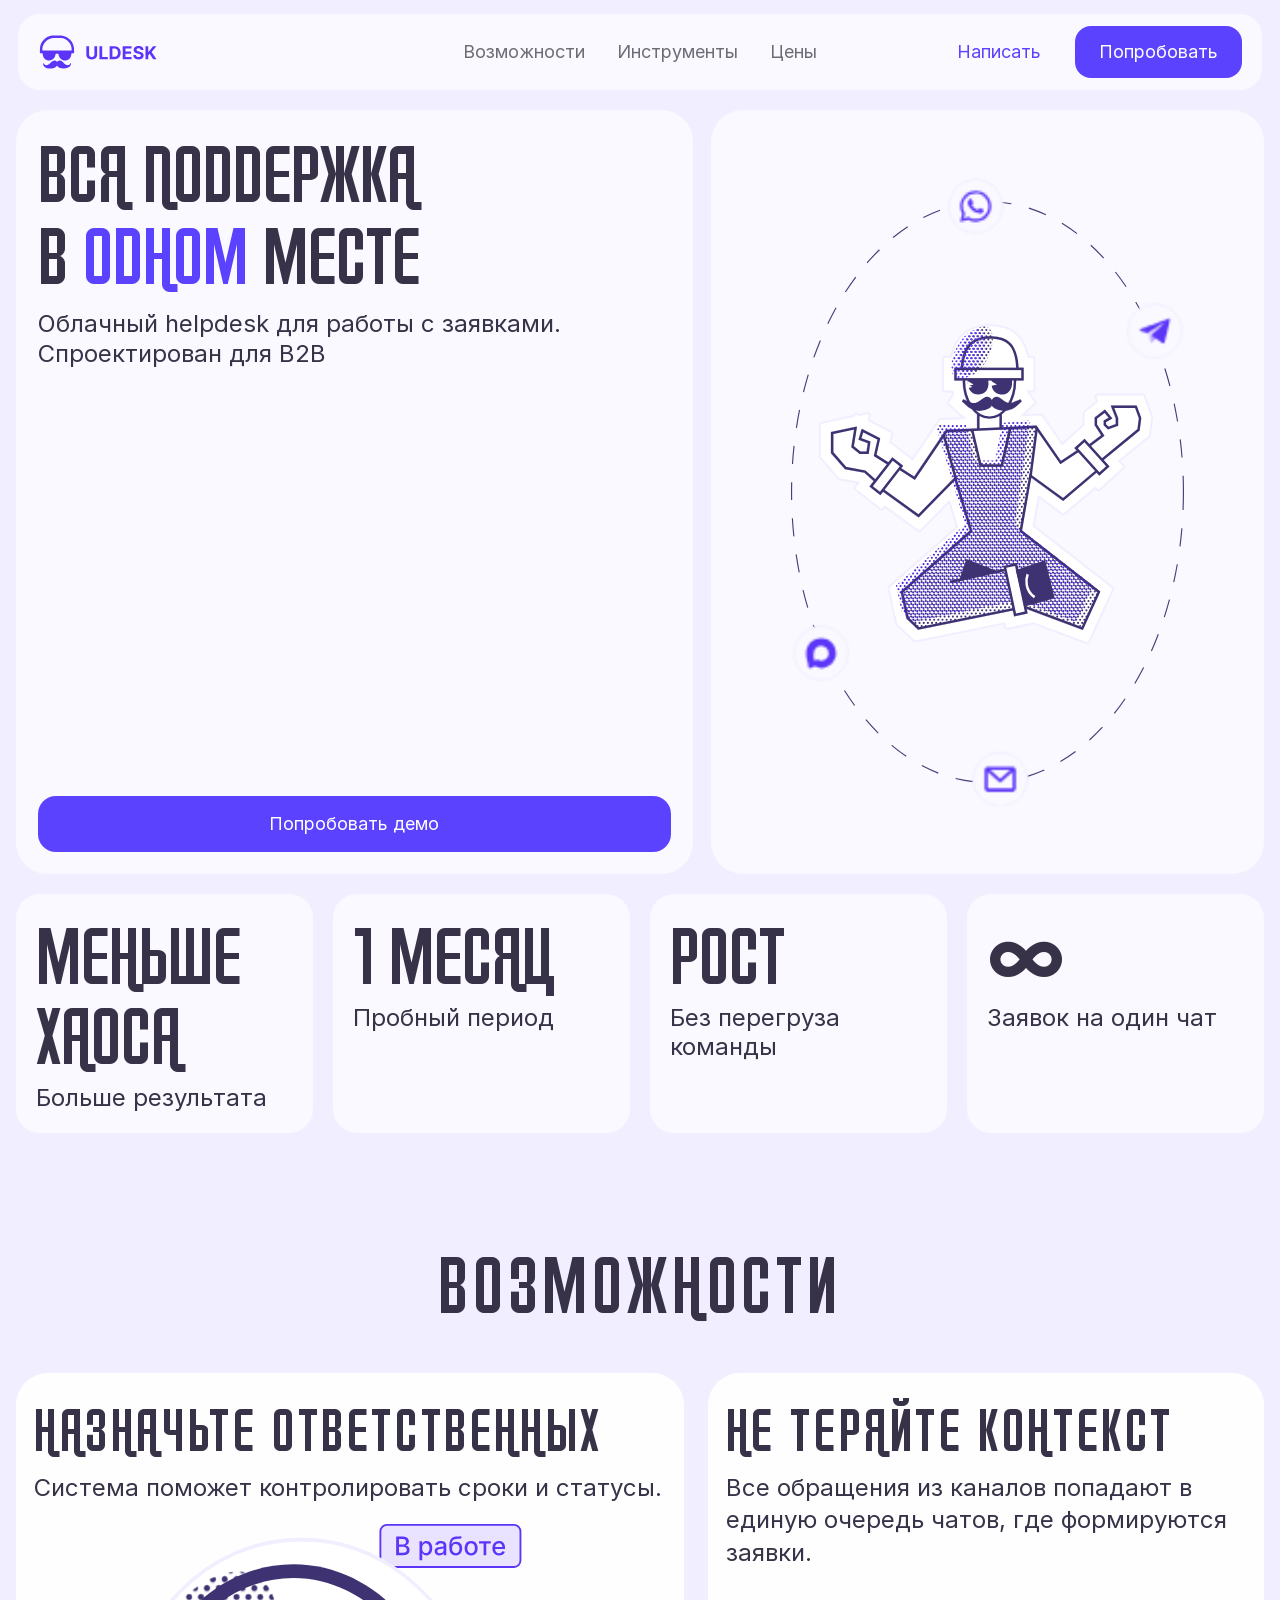
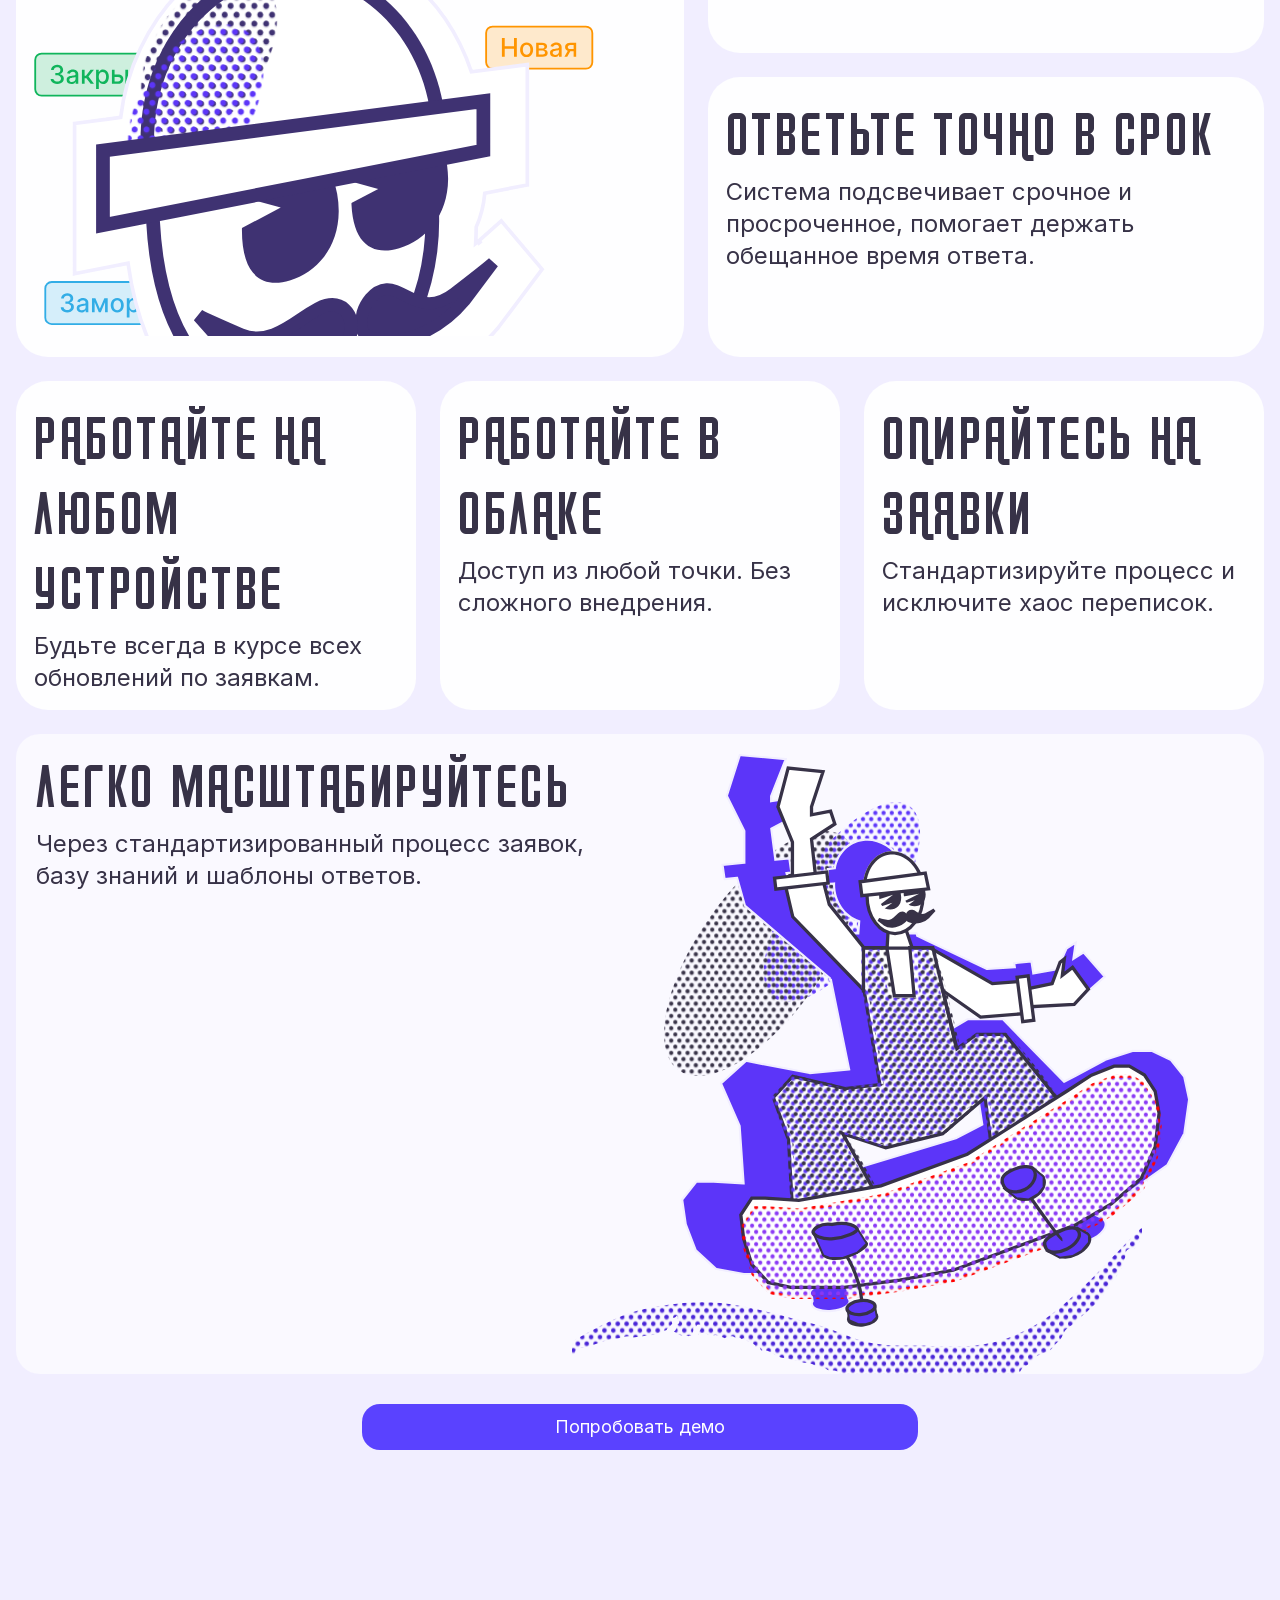
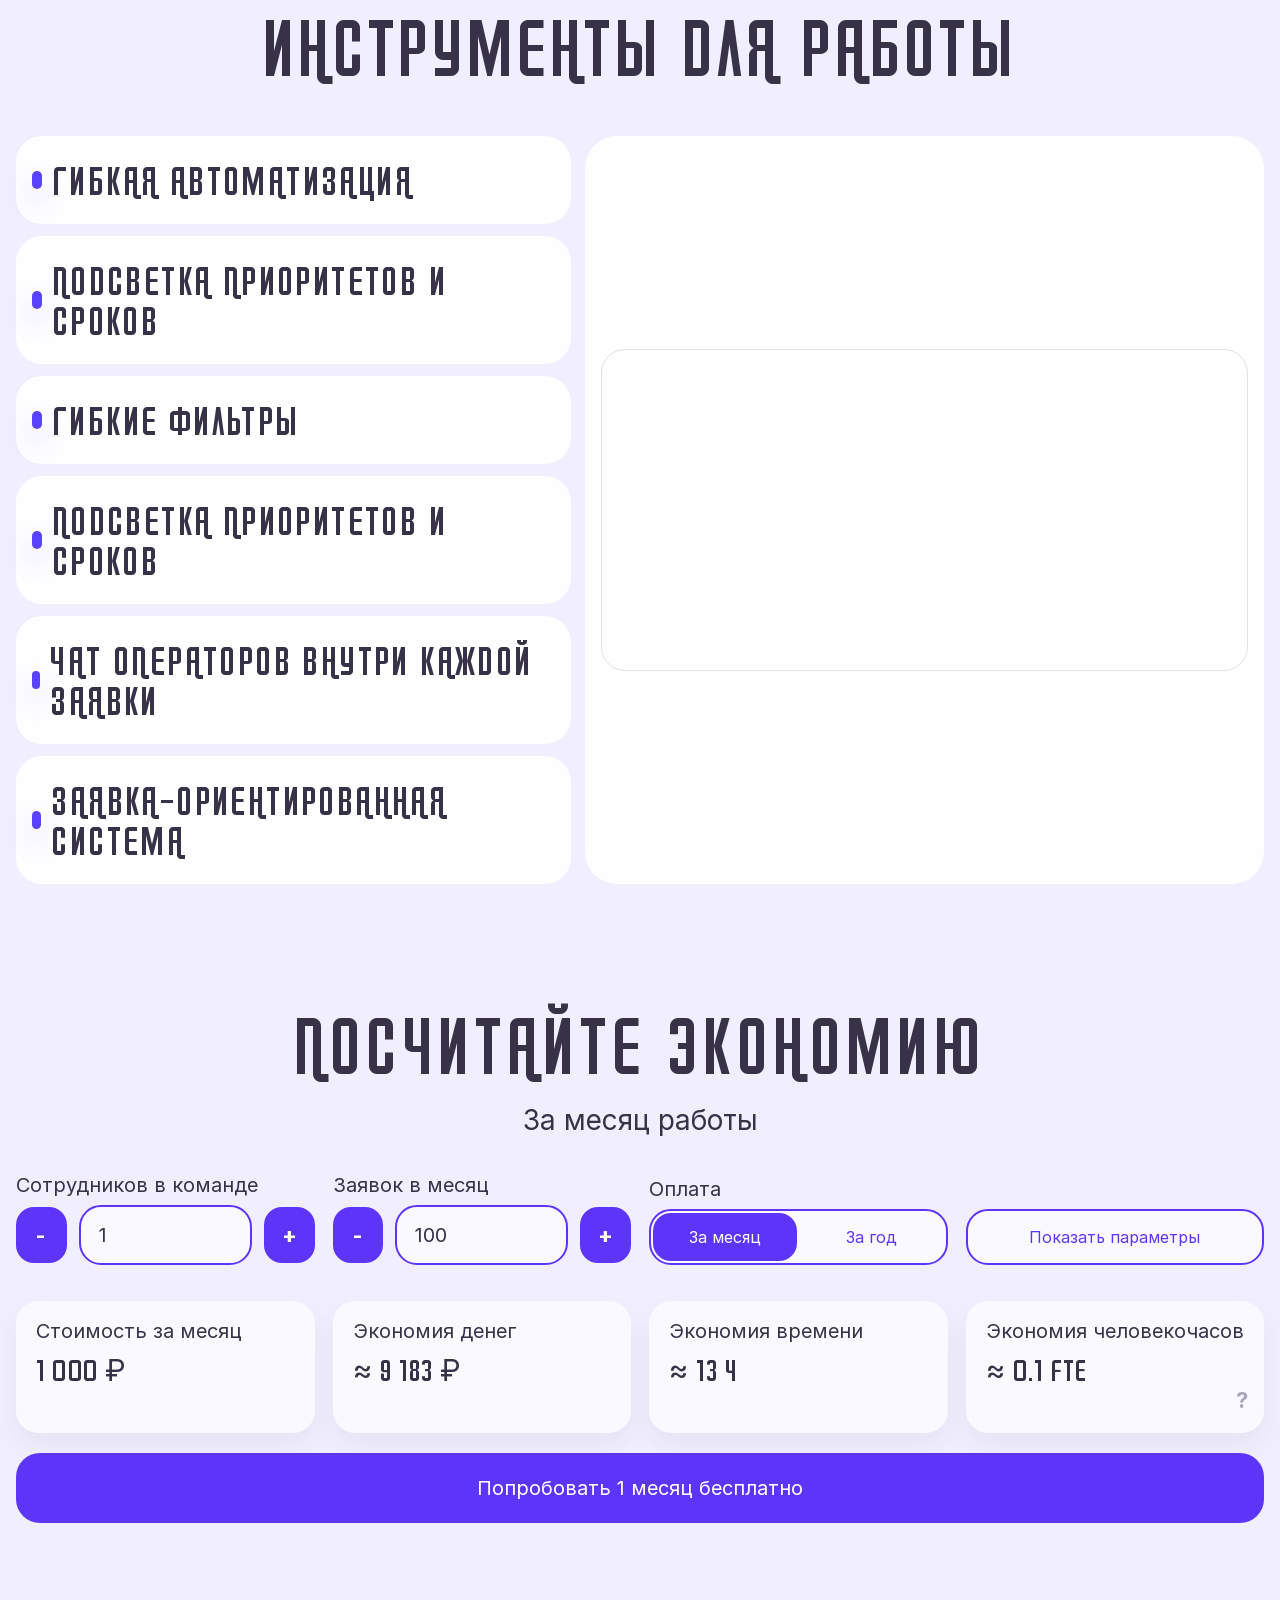
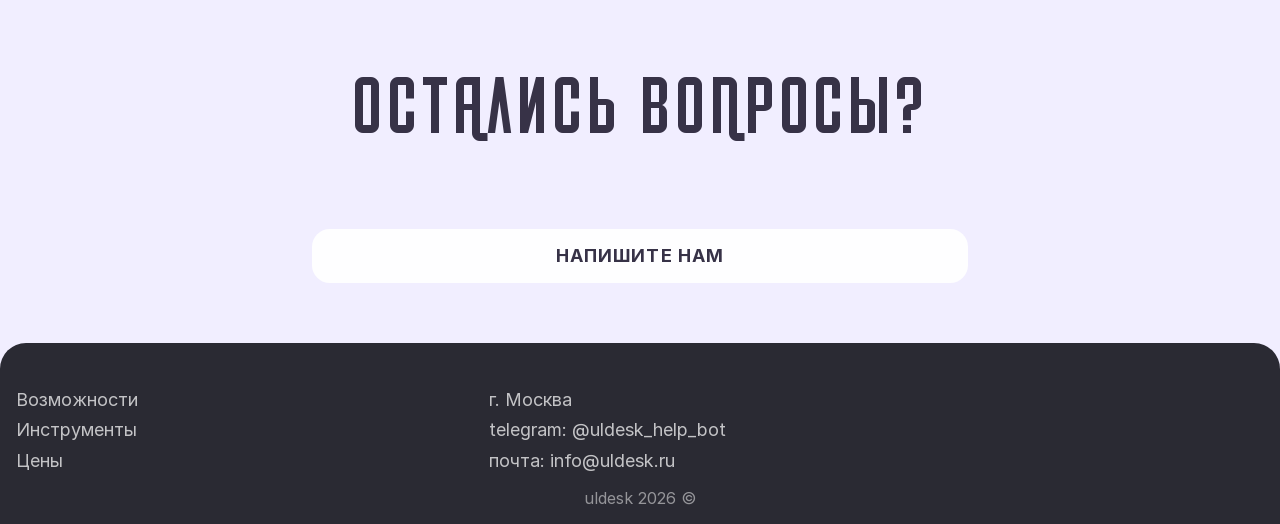
==== commit 1bebbffd: "fixes of new version" ====
--- a/index-new.html
+++ b/index-new.html
@@ -7,6 +7,35 @@
 	<link rel="icon" type="image/x-icon" href="./img/favicon.png">
 	<link rel="stylesheet" href="/fonts/Inter/inter.css"/>
 	<link rel="stylesheet" href="style-new.css">
+
+	<!-- Yandex.Metrika counter -->
+	<script type="text/javascript">
+		(function (m, e, t, r, i, k, a) {
+			m[i] = m[i] || function () {
+				(m[i].a = m[i].a || []).push(arguments)
+			};
+			m[i].l = 1 * new Date();
+			for (var j = 0; j < document.scripts.length; j++) {
+				if (document.scripts[j].src === r) {
+					return;
+				}
+			}
+			k = e.createElement(t), a = e.getElementsByTagName(t)[0], k.async = 1, k.src = r, a.parentNode.insertBefore(k, a)
+		})(window, document, 'script', 'https://mc.yandex.ru/metrika/tag.js?id=106306632', 'ym');
+		ym(106306632, 'init', {
+			ssr: true,
+			webvisor: true,
+			clickmap: true,
+			ecommerce: "dataLayer",
+			accurateTrackBounce: true,
+			trackLinks: true
+		});
+	</script>
+	<noscript>
+		<div><img src="https://mc.yandex.ru/watch/106306632" style="position:absolute; left:-9999px;" alt=""/></div>
+	</noscript>
+	<script src="../../../Downloads/script-new-fixed2.js"></script>
+	<!-- /Yandex.Metrika counter -->
 </head>
 
 <body>
@@ -24,8 +53,12 @@
 			</nav>
 
 			<div class="header-actions">
-				<a class="header-write" href="#write">Написать</a>
-				<a class="btn primary" href="#demo"><span>Попробовать</span></a>
+				<a class="header-write" href="https://t.me/uldesk_help_bot" target="_blank">Написать</a>
+				<a class="btn primary"
+				   href="https://demo.uldesk.ru/login?username=demo@uldesk.ru&password=demo"
+				   target="_blank">
+					<span>Попробовать</span>
+				</a>
 			</div>
 		</div>
 	</div>
@@ -50,7 +83,11 @@
 					</p>
 
 					<div class="hero-cta">
-						<a class="btn primary" href="#demo"><span>Попробовать демо</span></a>
+						<a class="btn primary"
+						   href="https://demo.uldesk.ru/login?username=demo@uldesk.ru&password=demo"
+						   target="_blank">
+							<span>Попробовать демо</span>
+						</a>
 					</div>
 				</div>
 
@@ -166,7 +203,11 @@
 			</div>
 
 			<div class="wide-cta">
-				<a class="btn primary" href="#demo"><span>Попробовать демо</span></a>
+				<a class="btn primary"
+				   href="https://demo.uldesk.ru/login?username=demo@uldesk.ru&password=demo"
+				   target="_blank">
+					<span>Попробовать демо</span>
+				</a>
 			</div>
 		</div>
 	</section>
@@ -226,8 +267,9 @@
 					<div class="calc-control">
 						<div class="label">Оплата</div>
 						<div class="pay-seg" role="tablist" aria-label="Оплата">
-							<button type="button" id="payMonth" class="active" data-pay="month">За месяц</button>
-							<button type="button" id="payYear" data-pay="year">За год</button>
+							<button type="button" id="payMonth" class="active" data-pay="month"><span>За месяц</span>
+							</button>
+							<button type="button" id="payYear" data-pay="year"><span>За год</span></button>
 						</div>
 					</div>
 
@@ -321,7 +363,12 @@
 				</div>
 
 				<div class="calc-cta">
-					<a class="calc-main-btn" id="calcBtn" href="#demo"><span>Попробовать 1 месяц бесплатно</span></a>
+					<a class="calc-main-btn"
+					   id="calcBtn"
+					   href="https://t.me/uldesk_help_bot"
+					   target="_blank">
+						<span>Попробовать 1 месяц бесплатно</span>
+					</a>
 				</div>
 
 			</div>
@@ -333,7 +380,7 @@
 		<div class="container">
 			<div class="section-title">Остались вопросы?</div>
 			<div class="contact-card">
-				<a class="btn" href="#write">Напишите нам</a>
+				<a class="btn" href="https://t.me/uldesk_help_bot">Напишите нам</a>
 			</div>
 		</div>
 	</section>
--- a/style-new.css
+++ b/style-new.css
@@ -199,7 +199,7 @@
 	height: 44px;
 	padding: 0 18px;
 	border-radius: 16px;
-	border: 1px solid var(--stroke);
+	/*border: 1px solid var(--stroke);*/
 	background: rgba(255, 255, 255, .92);
 	transition: transform .15s ease, box-shadow .15s ease, filter .25s ease;
 	user-select: none;
@@ -237,7 +237,7 @@
 
 /* ---------- Cards ---------- */
 .card {
-	border: 1px solid var(--stroke);
+	/*border: 1px solid var(--stroke);*/
 	border-radius: var(--r-32);
 	background: var(--bg-light);
 }
@@ -506,7 +506,7 @@
 
 .feature-card {
 	background: rgba(255, 255, 255, .92);
-	border: 1px solid var(--stroke);
+	/*border: 1px solid var(--stroke);*/
 	border-radius: var(--r-32);
 	padding: 18px 18px 16px;
 	/*box-shadow: var(--shadow-soft);*/
@@ -812,7 +812,7 @@
 
 .tool-item {
 	background: rgba(255, 255, 255, .92);
-	border: 1px solid var(--stroke);
+	/*border: 1px solid var(--stroke);*/
 	border-radius: 26px;
 	padding: 24px 16px;
 	/*box-shadow: var(--shadow-soft);*/
@@ -835,7 +835,7 @@
 
 .tools-right {
 	background: rgba(255, 255, 255, .92);
-	border: 1px solid var(--stroke);
+	/*border: 1px solid var(--stroke);*/
 	border-radius: var(--r-32);
 	padding: 16px;
 	display: flex;
@@ -919,6 +919,19 @@
 	box-shadow: none;
 }
 
+/* ширина зоны точек (можно подгонять) */
+.btn.primary {
+	--dots-w: 220px;
+}
+
+.stepper button {
+	--dots-w: 140px;
+}
+
+.pay-seg button.active {
+	--dots-w: 140px;
+}
+
 .btn.primary,
 .calc-cta .calc-main-btn,
 .stepper button,
@@ -928,19 +941,23 @@
 	isolation: isolate;
 }
 
-/* ширина зоны точек (можно подгонять) */
 .btn.primary {
 	--dots-w: 220px;
 }
 
+.calc-cta .calc-main-btn {
+	--dots-w: 420px;
+}
+
 .stepper button {
-	--dots-w: 140px;
+	--dots-w: 40px;
 }
 
 .pay-seg button.active {
 	--dots-w: 140px;
 }
 
+/* точки ПОД текстом */
 .btn.primary::after,
 .calc-cta .calc-main-btn::after,
 .stepper button::after,
@@ -969,7 +986,6 @@
 	opacity: .9;
 }
 
-/* текст/иконки поверх точек */
 .btn.primary > *,
 .calc-cta .calc-main-btn > *,
 .stepper button > *,
@@ -1167,7 +1183,7 @@
 	height: 54px;
 	border-radius: 18px;
 	background: rgba(255, 255, 255, .96);
-	border: 1px solid var(--stroke);
+	/*border: 1px solid var(--stroke);*/
 	justify-content: center;
 	font: 700 18px/1 Inter, system-ui;
 	text-transform: uppercase;
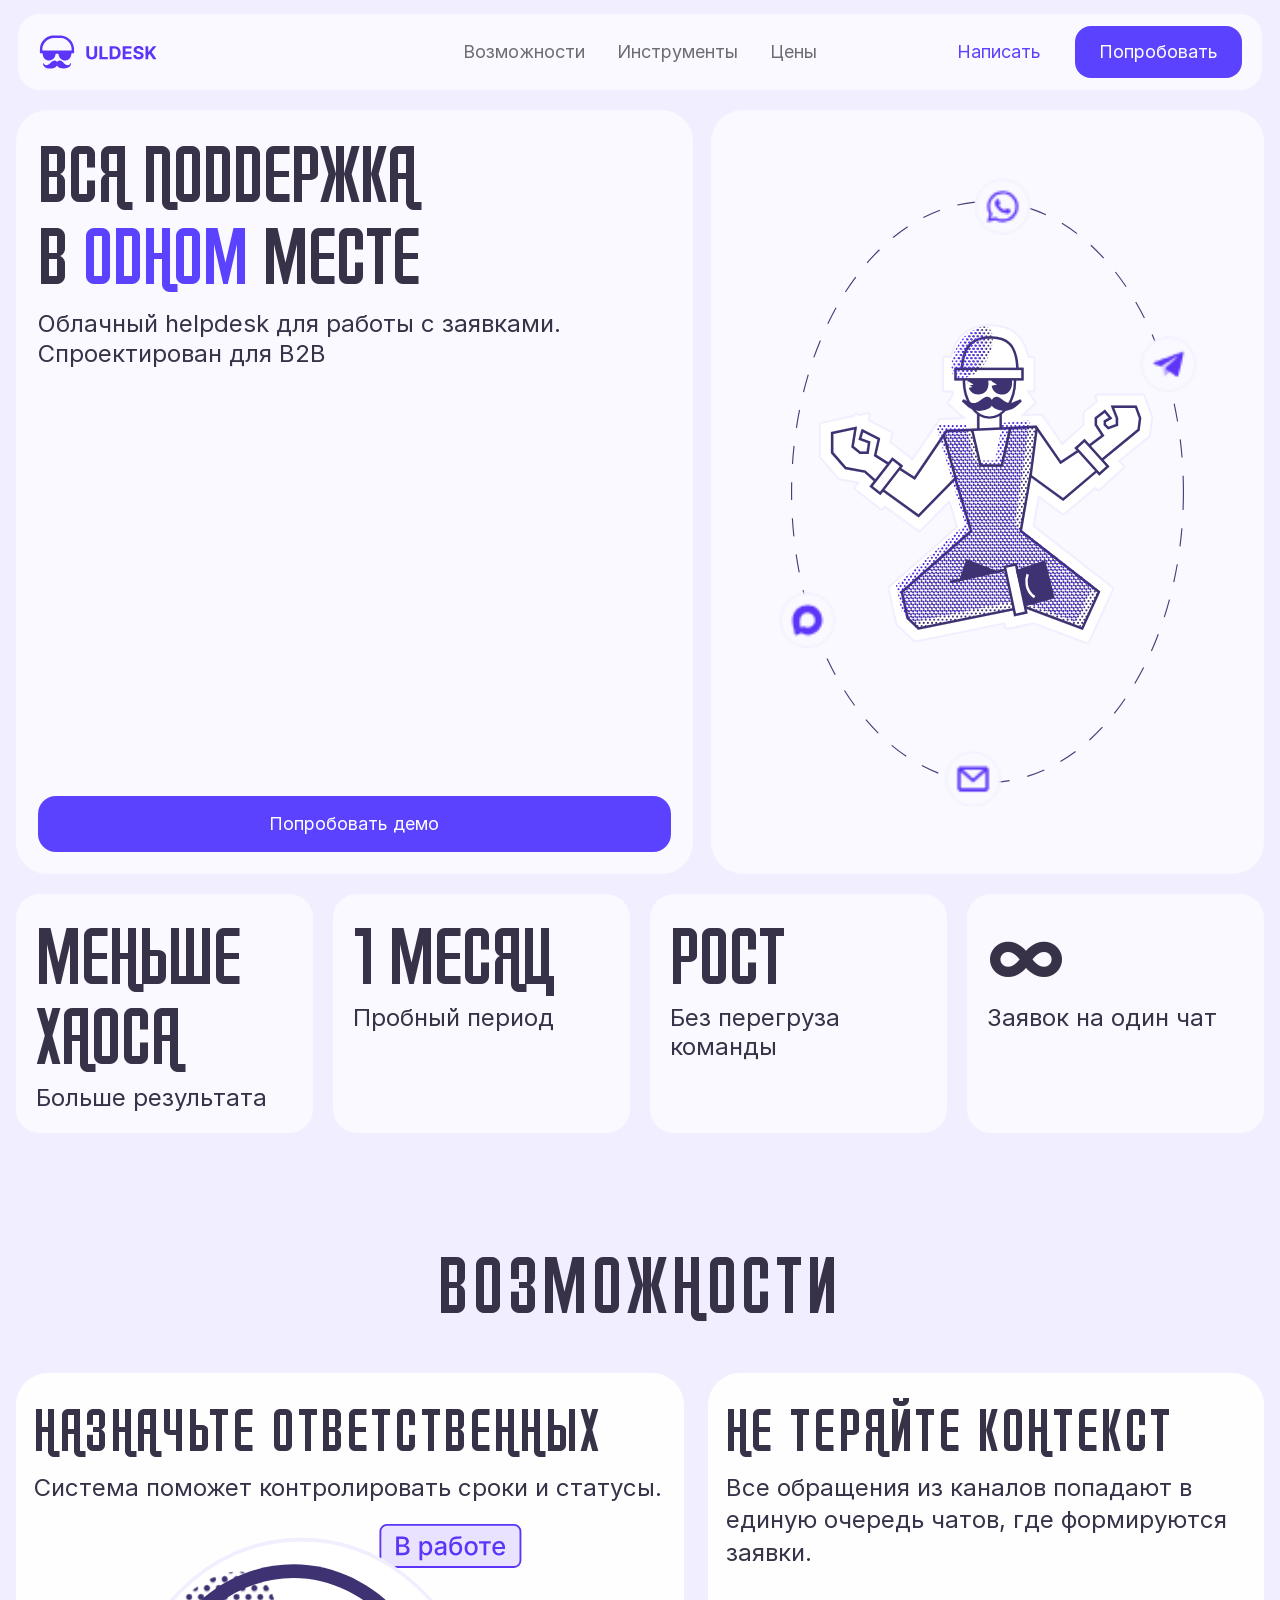
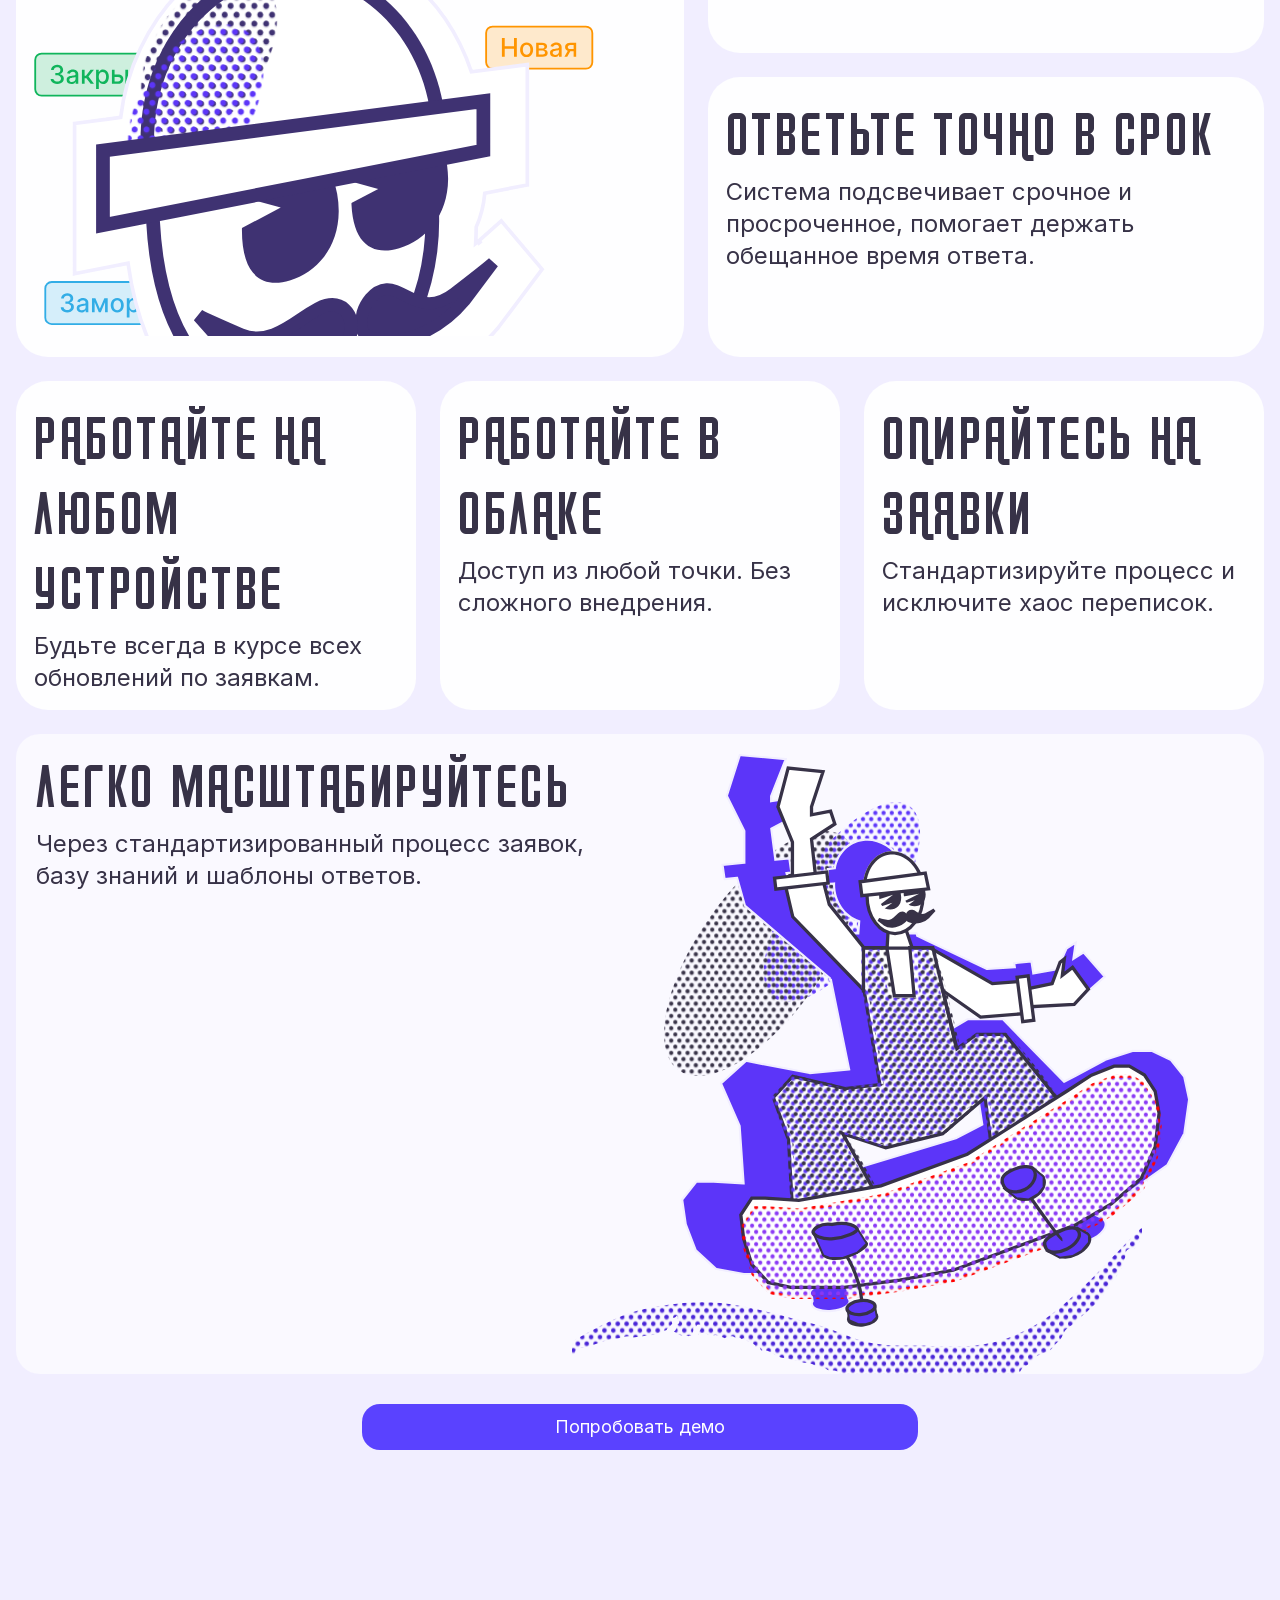
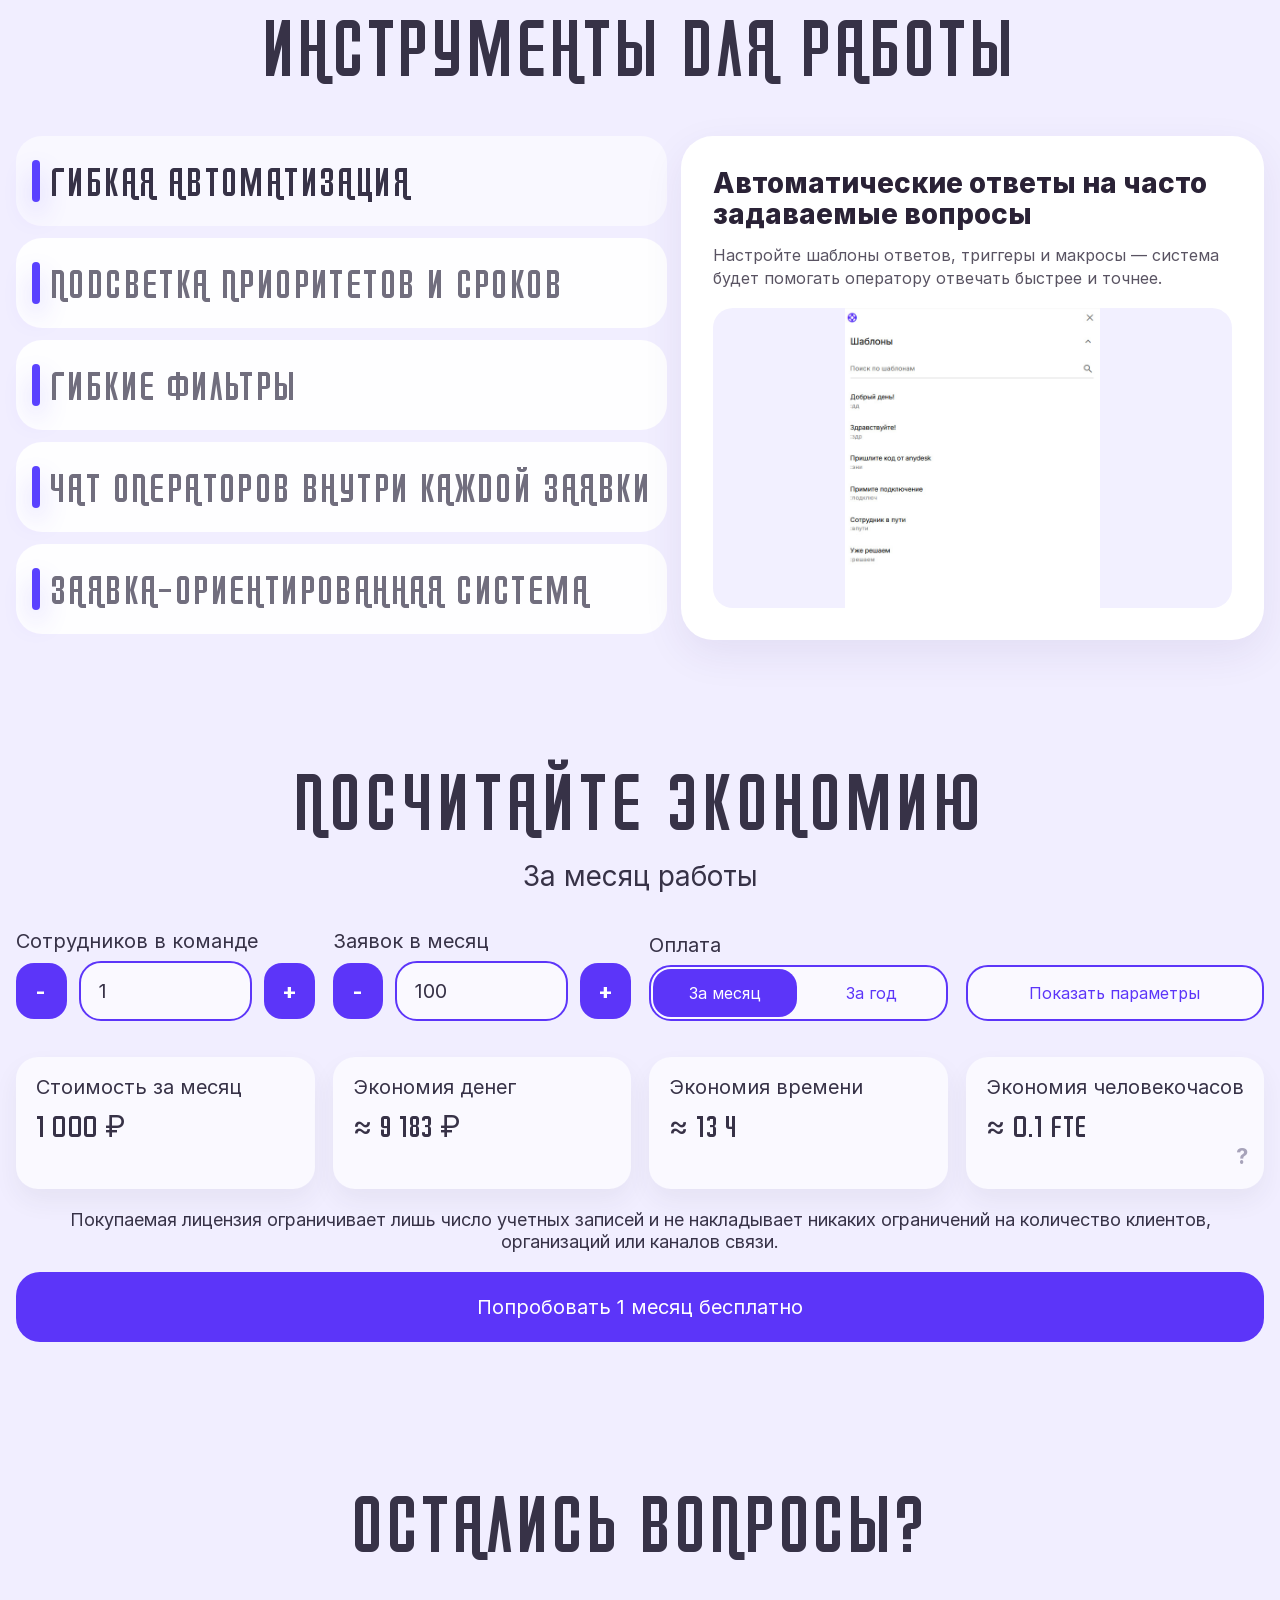
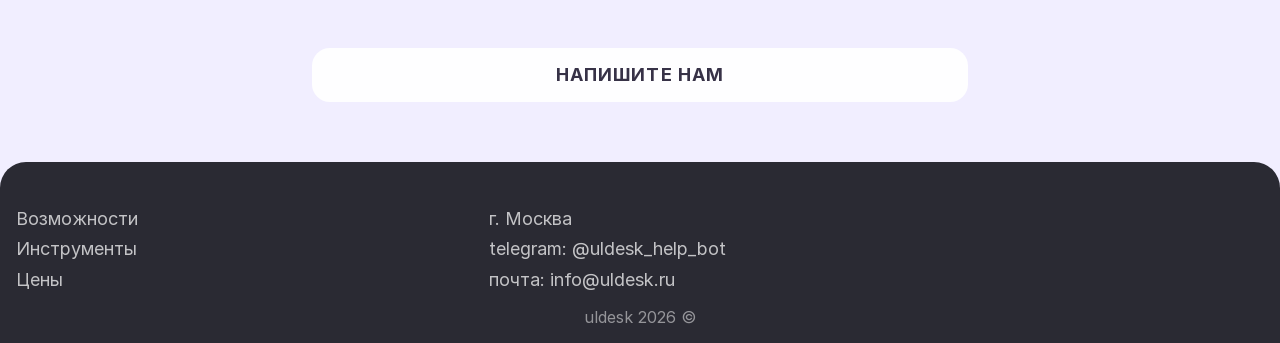
==== commit 5857c358: "fixes of new version" ====
--- a/index-new.html
+++ b/index-new.html
@@ -220,16 +220,34 @@
 			<div class="tools-grid">
 
 				<div class="tools-left">
-					<div class="tool-item"><span class="tool-dot"></span>Гибкая автоматизация</div>
-					<div class="tool-item"><span class="tool-dot"></span>Подсветка приоритетов и сроков</div>
-					<div class="tool-item"><span class="tool-dot"></span>Гибкие фильтры</div>
-					<div class="tool-item"><span class="tool-dot"></span>Подсветка приоритетов и сроков</div>
-					<div class="tool-item"><span class="tool-dot"></span>Чат операторов внутри каждой заявки</div>
-					<div class="tool-item"><span class="tool-dot"></span>Заявка-ориентированная система</div>
-				</div>
-
-				<div class="tools-right">
-					<div class="img-placeholder" aria-label="Скриншот"></div>
+					<div class="tool-item active" data-tool="automation">
+						<span class="tool-dot"></span>Гибкая автоматизация
+					</div>
+					<div class="tool-item" data-tool="priority">
+						<span class="tool-dot"></span>
+						Подсветка приоритетов и сроков
+					</div>
+					<div class="tool-item" data-tool="filters">
+						<span class="tool-dot"></span>Гибкие фильтры
+					</div>
+					<div class="tool-item" data-tool="chat">
+						<span class="tool-dot"></span>Чат операторов внутри каждой заявки
+					</div>
+					<div class="tool-item" data-tool="request">
+						<span class="tool-dot"></span>Заявка-ориентированная система
+					</div>
+				</div>
+
+				<div class="tools-right" id="toolCard" aria-live="polite">
+					<div class="tool-card-title" id="toolCardTitle">Автоматические ответы на часто задаваемые вопросы
+					</div>
+					<div class="tool-card-desc" id="toolCardDesc">
+						Настройте правила, шаблоны и макросы — система будет помогать оператору отвечать быстрее и
+						точнее.
+					</div>
+					<div class="tool-card-media" id="toolCardMedia">
+						<img class="tool-card-img" src="/img/automation.jpg" alt=""/>
+					</div>
 				</div>
 
 			</div>
@@ -362,6 +380,11 @@
 					</div>
 				</div>
 
+				<div class="price-policy">
+					<p>Покупаемая лицензия ограничивает лишь число учетных записей и не накладывает никаких ограничений
+						на количество клиентов, организаций или каналов связи.</p>
+				</div>
+
 				<div class="calc-cta">
 					<a class="calc-main-btn"
 					   id="calcBtn"
--- a/style-new.css
+++ b/style-new.css
@@ -287,7 +287,7 @@
 }
 
 .card.hero-left {
-	height: clamp(520px, calc(100vh - 140px), 720px);
+	height: clamp(520px, calc(100vh - 175px), 720px);
 }
 
 .hero-title {
@@ -780,6 +780,15 @@
 	}
 }
 
+@media (prefers-reduced-motion: reduce) {
+	.tools-right,
+	.calc-params,
+	.tool-item {
+		transition: none !important;
+		transform: none !important;
+	}
+}
+
 .wide-cta {
 	margin-top: 14px;
 	display: flex;
@@ -812,10 +821,8 @@
 
 .tool-item {
 	background: rgba(255, 255, 255, .92);
-	/*border: 1px solid var(--stroke);*/
 	border-radius: 26px;
 	padding: 24px 16px;
-	/*box-shadow: var(--shadow-soft);*/
 	font: 400 40px/1 Inter, system-ui;
 	text-transform: uppercase;
 	letter-spacing: .06em;
@@ -823,24 +830,20 @@
 	align-items: center;
 	gap: 10px;
 	font-family: Airport, serif;
+	cursor: pointer;
+	user-select: none;
+	white-space: nowrap;
+	/*overflow: hidden;*/
+	text-overflow: ellipsis;
+	transition: background-color .35s cubic-bezier(.2, .8, .2, 1), box-shadow .35s cubic-bezier(.2, .8, .2, 1), transform .35s cubic-bezier(.2, .8, .2, 1);
 }
 
 .tool-dot {
-	width: 10px;
-	height: 18px;
+	width: 8px;
+	height: 42px;
 	border-radius: 999px;
 	background: var(--primary);
 	box-shadow: 0 12px 26px rgba(90, 66, 255, .28);
-}
-
-.tools-right {
-	background: rgba(255, 255, 255, .92);
-	/*border: 1px solid var(--stroke);*/
-	border-radius: var(--r-32);
-	padding: 16px;
-	display: flex;
-	align-items: center;
-	justify-content: center;
 }
 
 .tools-right .img-placeholder {
@@ -1107,6 +1110,11 @@
 	box-shadow: 0 12px 26px rgba(55, 50, 71, .06);
 }
 
+.price-policy {
+	text-align: center;
+	font-size: 18px
+}
+
 .result .name {
 	margin: 0 0 6px;
 	font: 400 20px/1.2 Inter, system-ui;
@@ -1245,17 +1253,15 @@
 	margin-bottom: 18px;
 	border-radius: 22px;
 	overflow: hidden;
-
 	max-height: 0;
 	opacity: 0;
-	transform: translateY(-6px);
 	pointer-events: none;
-
-	transition: max-height .25s ease, opacity .2s ease, transform .25s ease;
+	transform: translateY(-4px);
+	transition: max-height .45s cubic-bezier(.2, .8, .2, 1), opacity .35s cubic-bezier(.2, .8, .2, 1), transform .45s cubic-bezier(.2, .8, .2, 1);
 }
 
 .calc-params.open {
-	max-height: 420px; /* хватает под 2 ряда */
+	max-height: 420px;
 	opacity: 1;
 	transform: translateY(0);
 	pointer-events: auto;
@@ -1275,4 +1281,123 @@
 .stepper.stepper-small .stepper-input {
 	width: calc(100% - 170px);
 	min-width: 0;
+}
+
+.tool-item {
+	color: #716E7E;
+}
+
+.tool-item:hover {
+	transform: translateY(-1px);
+}
+
+.tool-item.active {
+	color: #373247;
+	background: rgba(255, 255, 255, 0.6);
+}
+
+.tools-right {
+	background: white;
+	min-height: 520px;
+	border-radius: var(--r-32);
+	padding: 32px;
+	display: flex;
+	flex-direction: column;
+	align-items: flex-start;
+	justify-content: flex-start;
+	box-shadow: 0 14px 40px rgba(60, 40, 120, 0.08);
+	/*overflow: hidden;*/
+	transition: opacity .38s cubic-bezier(.2, .8, .2, 1), transform .38s cubic-bezier(.2, .8, .2, 1);
+	will-change: opacity, transform;
+}
+
+.tool-card-title {
+	font-size: 28px;
+	line-height: 1.1;
+	font-weight: 800;
+	color: #2a2236;
+	margin-bottom: 14px;
+}
+
+.tool-card-desc {
+	font-size: 16px;
+	line-height: 1.45;
+	color: rgba(42, 34, 54, 0.78);
+	max-width: 520px;
+}
+
+.tool-card-media {
+	margin-top: 18px;
+	width: 100%;
+	height: 300px;
+	border-radius: 20px;
+	background: #f2f0ff;
+	/*overflow: hidden;*/
+}
+
+.tools-grid {
+	align-items: start;
+}
+
+.tools-left {
+	align-content: start;
+	align-self: start;
+}
+
+.tool-card-title,
+.tool-card-desc,
+.tool-card-media {
+	transition: opacity .42s cubic-bezier(.2, .8, .2, 1),
+	transform .42s cubic-bezier(.2, .8, .2, 1);
+	will-change: opacity, transform;
+}
+
+.tools-right {
+	background: white;
+	min-height: 400px;
+	border-radius: var(--r-32);
+	padding: 32px;
+	display: flex;
+	flex-direction: column;
+	align-items: flex-start;
+	justify-content: flex-start;
+	box-shadow: 0 14px 40px rgba(60, 40, 120, 0.08);
+	overflow: hidden;
+	transform: translateY(0);
+	will-change: transform;
+}
+
+.tools-right .tool-card-title,
+.tools-right .tool-card-desc,
+.tools-right .tool-card-media {
+	transition: opacity .32s cubic-bezier(.2, .8, .2, 1),
+	transform .32s cubic-bezier(.2, .8, .2, 1);
+	will-change: opacity, transform;
+}
+
+.tools-right.is-changing .tool-card-title,
+.tools-right.is-changing .tool-card-desc,
+.tools-right.is-changing .tool-card-media {
+	opacity: 0;
+	transform: translateY(8px);
+}
+
+.tool-card-media{
+	margin-top: 18px;
+	width: 100%;
+	height: 300px;
+	border-radius: 20px;
+	background: #f2f0ff;
+	display: flex;
+	align-items: center;
+	justify-content: center;
+	overflow: hidden;
+}
+
+.tool-card-media img{
+	width: auto;
+	height: 100%;
+	max-width: 100%;
+	object-fit: contain;
+	display: block;
 }
